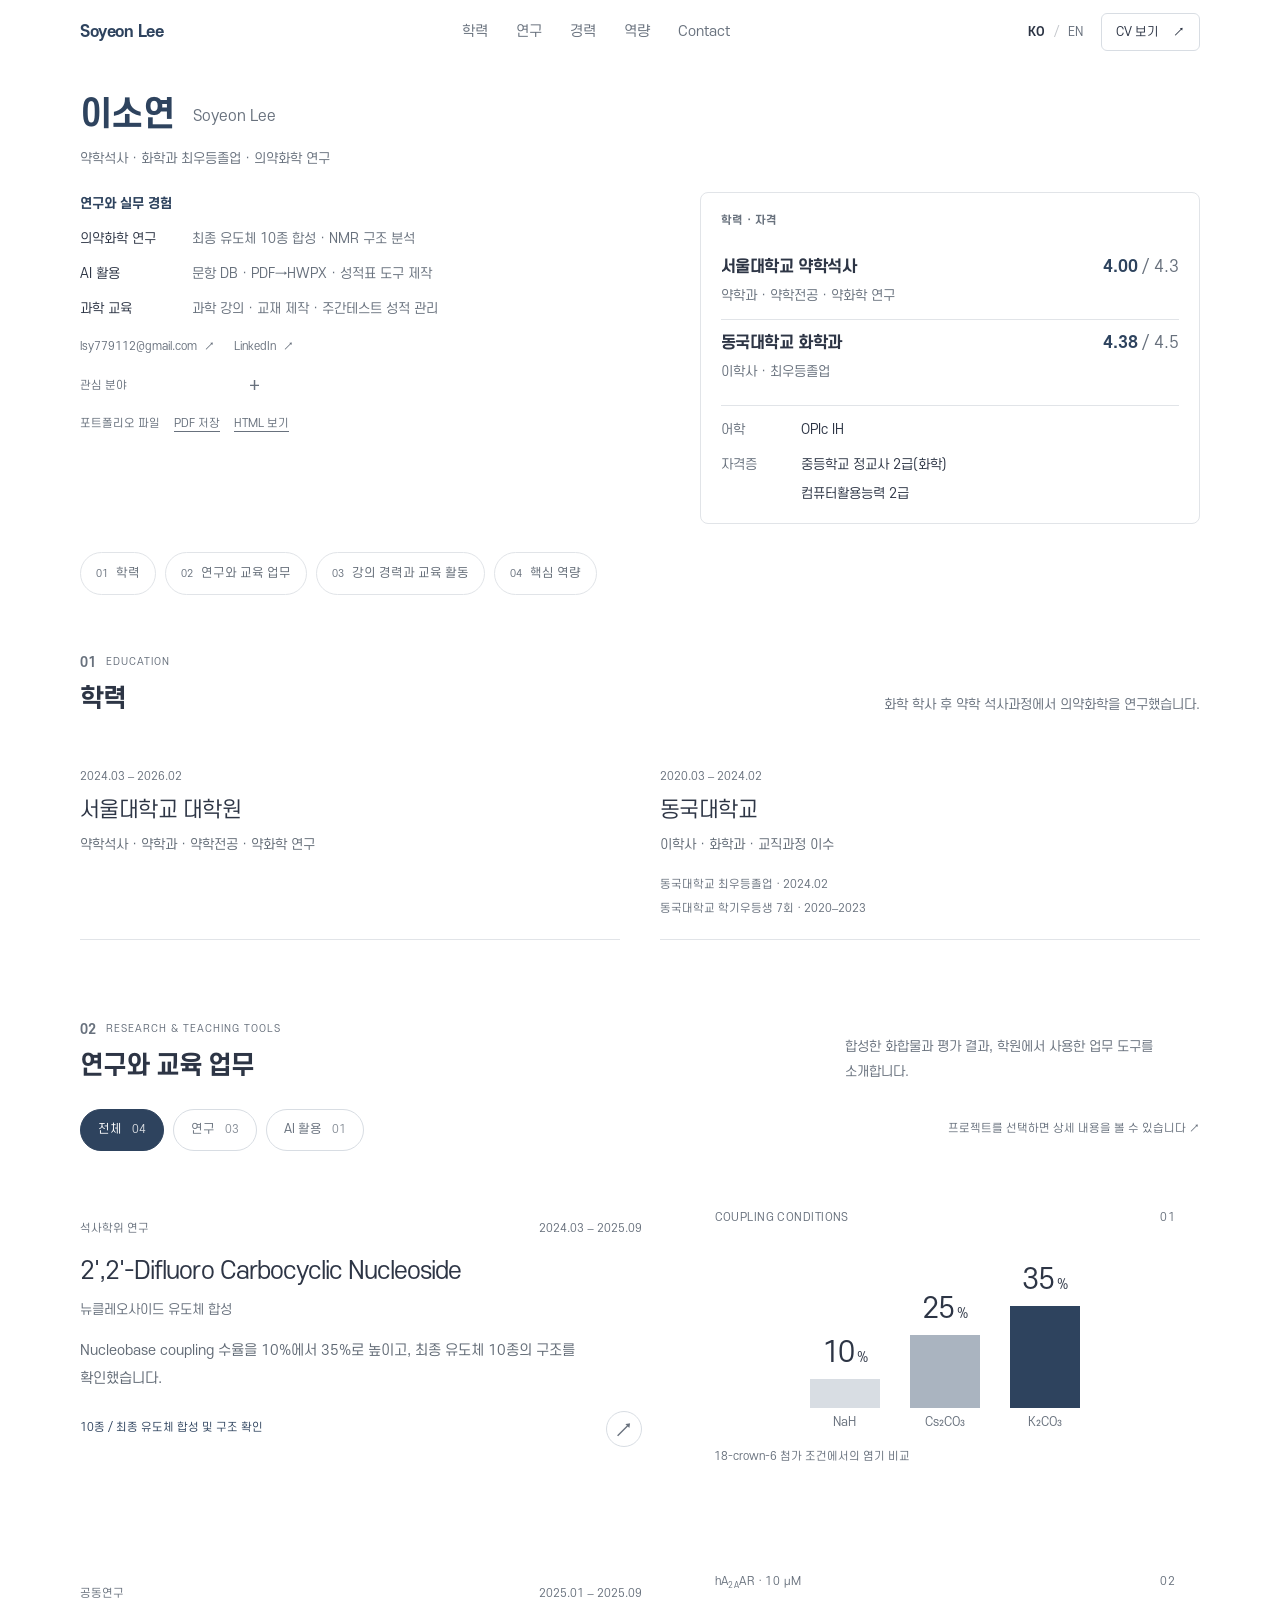
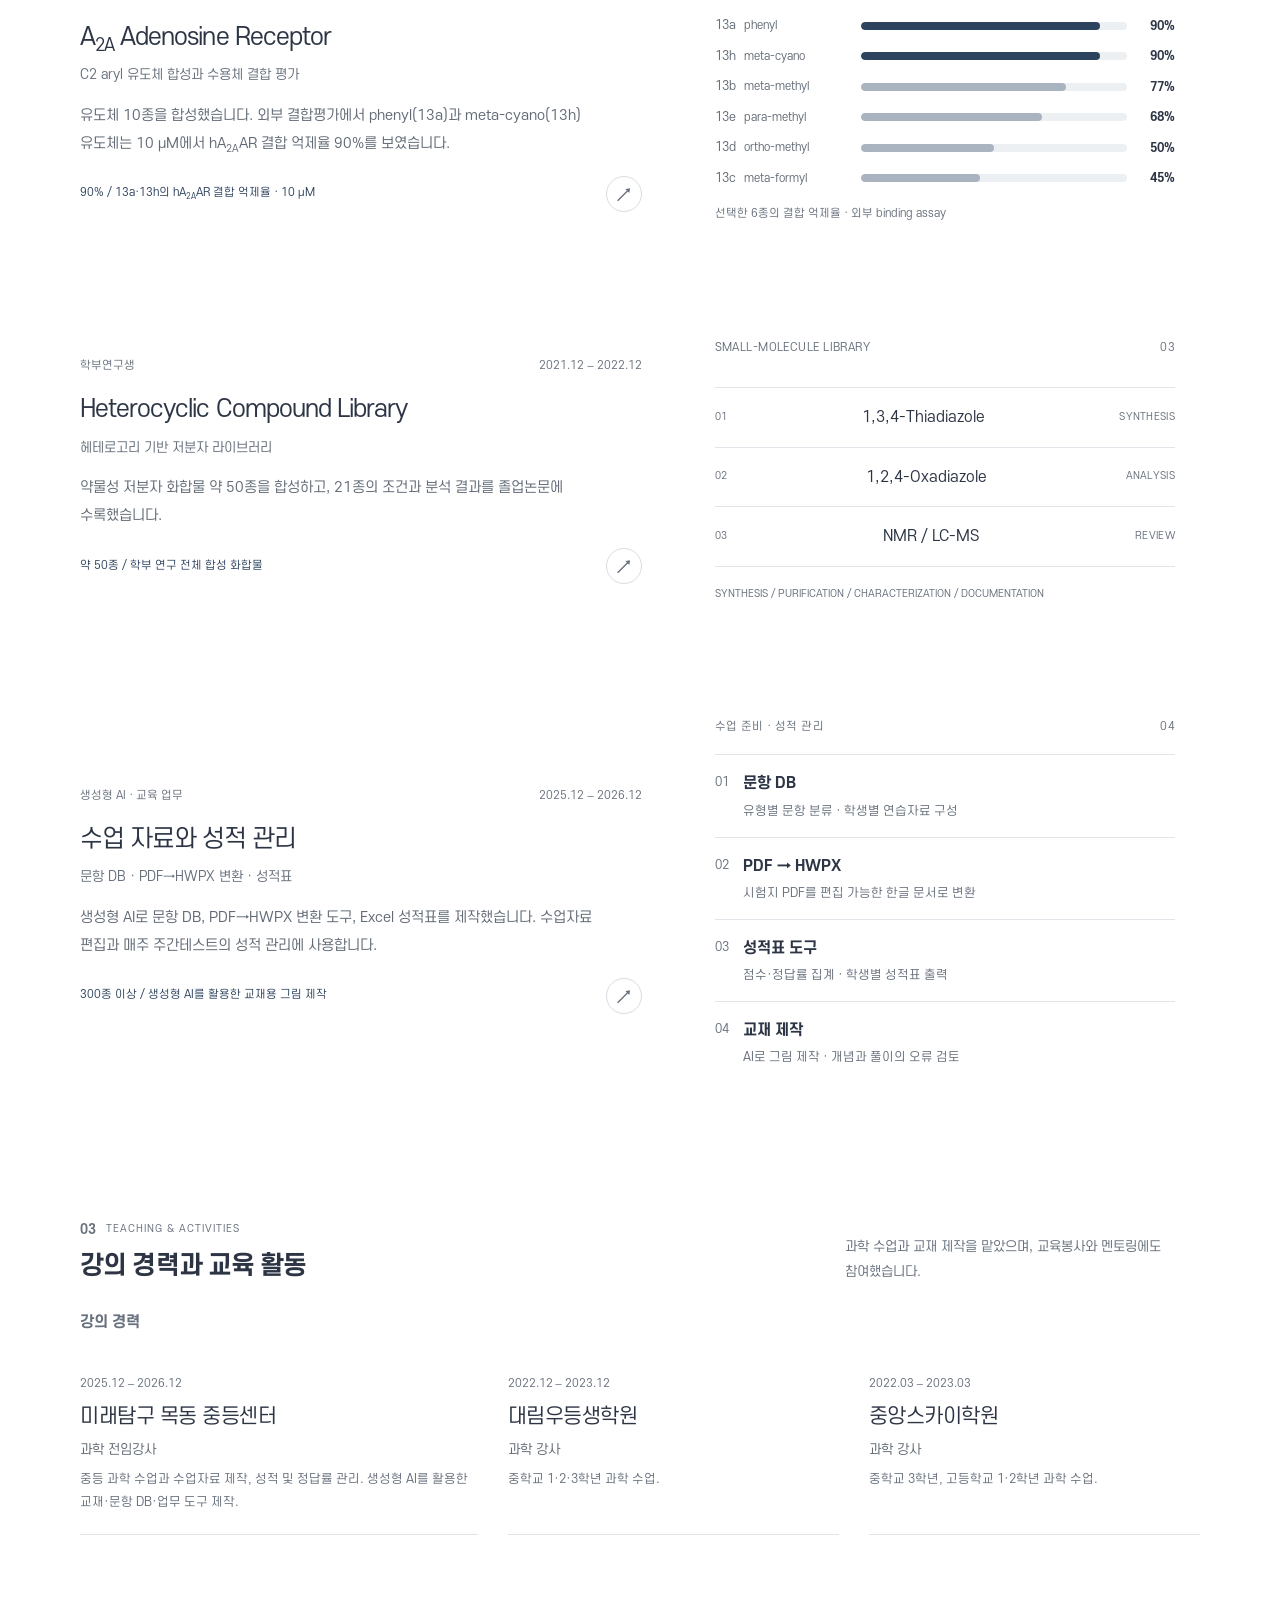
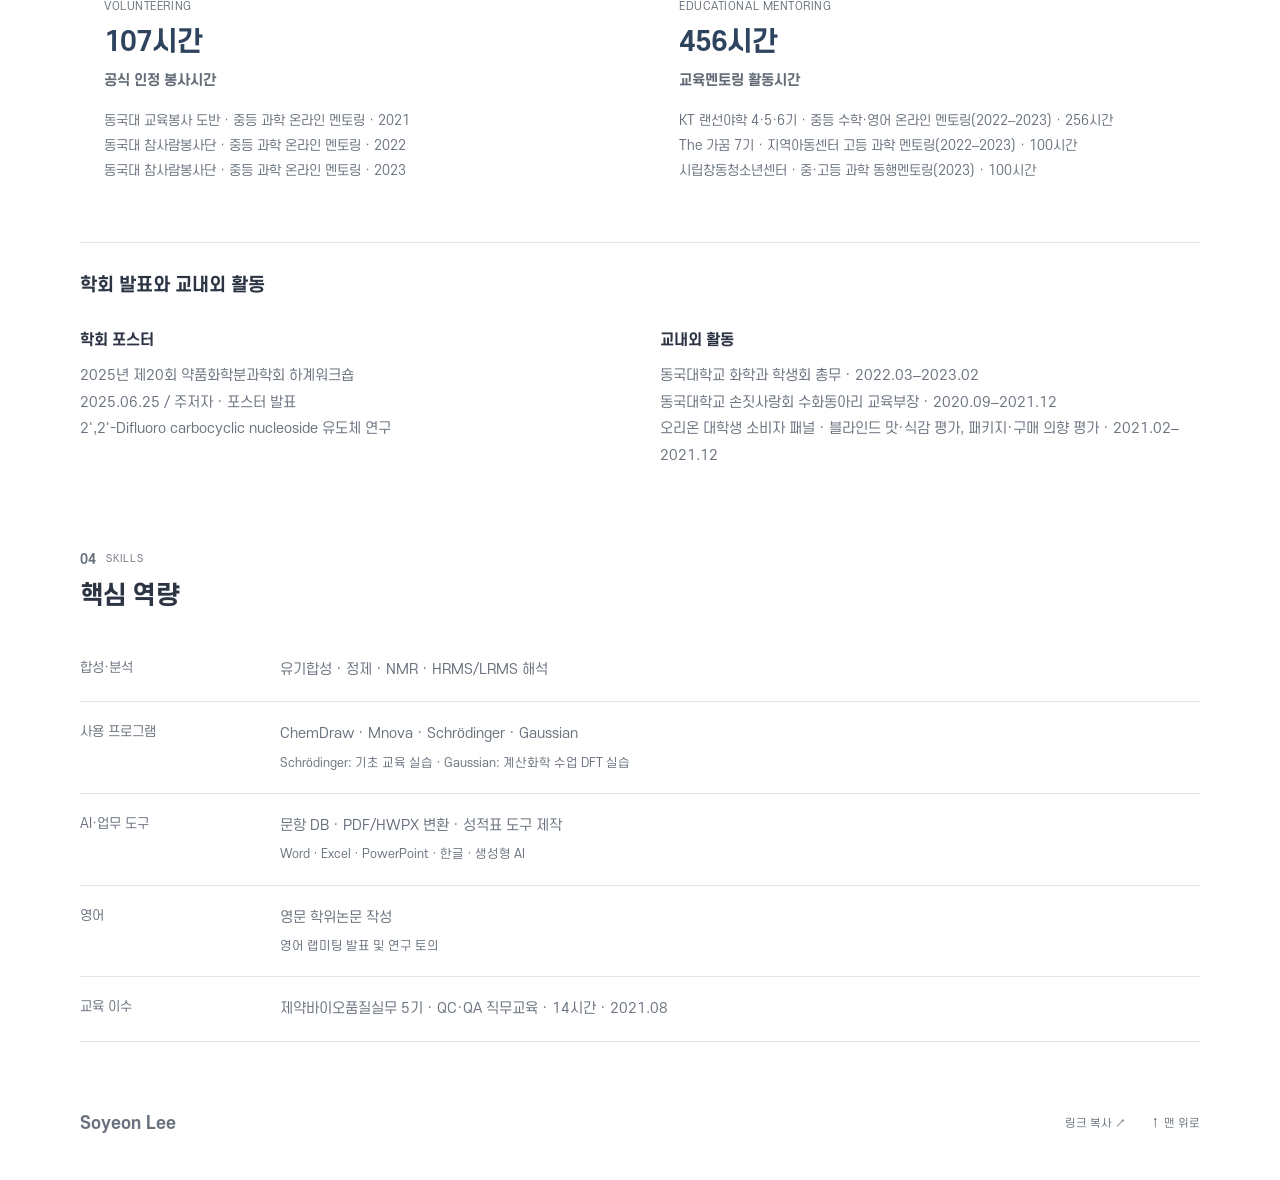
==== index.html @ aadd314f "Unify navy social preview and remove repeated portfolio content" ====
<!doctype html>
<html lang="ko">
<head>
<meta charset="utf-8"><meta name="viewport" content="width=device-width,initial-scale=1"><meta name="theme-color" content="#ffffff">
<meta name="description" content="서울대 약학석사, 동국대 화학과 최우등졸업. 유도체 합성·결합평가 결과, 과학 강의 경력과 공개 CV를 확인할 수 있습니다."><meta property="og:title" content="이소연 | 서울대 약학석사 · 동국대 화학 학사 | 포트폴리오"><meta property="og:description" content="서울대 약학석사, 동국대 화학과 최우등졸업. 유도체 합성·결합평가 결과, 과학 강의 경력과 공개 CV를 확인할 수 있습니다."><meta property="og:type" content="website">
<title>이소연 | 서울대 약학석사 · 동국대 화학 학사 | 포트폴리오</title><link rel="icon" href="/brand/bunny-head.png">
<link rel="alternate" hreflang="ko" href="/"><link rel="alternate" hreflang="en" href="/en/"><link rel="preload" href="/assets/fonts/S-CoreDream-4Regular.woff" as="font" type="font/woff" crossorigin><link rel="preload" href="/assets/fonts/S-CoreDream-6Bold.woff" as="font" type="font/woff" crossorigin><link rel="stylesheet" href="/theme.css?v=20261104-local-score"><script src="/profile.js?v=20261030-resume-align1" defer></script><script src="/app.js?v=20261104-dedup" defer></script>
<link rel="canonical" href="https://lsy7791120110.github.io/"><meta property="og:url" content="https://lsy7791120110.github.io/"><meta property="og:image" content="https://lsy7791120110.github.io/assets/portfolio-preview-navy-20261104.png"><meta property="og:image:width" content="1200"><meta property="og:image:height" content="630"><meta property="og:image:alt" content="Soyeon Lee — education, research and CV"><meta name="twitter:card" content="summary_large_image"><link rel="stylesheet" href="/editorial.css?v=20261104-dedup"><link rel="stylesheet" href="/portfolio-modes.css?v=20261030-private1"><script src="/site-config.js?v=20261030-private1" defer></script><script src="/portfolio-modes.js?v=20261030-private1" defer></script></head>
<body>
<a class="skip" href="#main">본문으로 이동</a>
<header class="header"><div class="header-inner wrap"><a class="brand" href="/" aria-label="이소연 | 의약화학 연구 · 교육 · AI"><span>Soyeon Lee</span></a><nav class="portfolio-nav" aria-label="사이트 메뉴"><a href="#education">학력</a><a href="#work">연구</a><a href="#about">경력</a><a href="#skills">역량</a><a href="#contact">Contact</a></nav><div class="header-tools"><nav class="language-switch" aria-label="Language"><a href="/" lang="ko" aria-current="page">KO</a><span>/</span><a href="/en/" lang="en" >EN</a></nav><a class="cv-link" href="/resume/">CV 보기 <span>↗</span></a></div></div></header>
<div id="portfolio-modes"></div><main id="main">
<section class="hero wrap" id="home" aria-labelledby="hero-title">
<div class="hero-heading"><h1 id="hero-title">이소연 <span class="hero-alias" lang="en">Soyeon Lee</span></h1><p class="hero-specialty">약학석사 · 화학과 최우등졸업 · 의약화학 연구</p></div>
<div class="hero-grid">
<div class="hero-copy"><h2 class="hero-experience-title">연구와 실무 경험</h2><ul class="hero-evidence"><li><span class="evidence-label">의약화학 연구</span><span>최종 유도체 10종 합성 · NMR 구조 분석</span></li><li><span class="evidence-label">AI 활용</span><span>문항 DB · PDF→HWPX · 성적표 도구 제작</span></li><li><span class="evidence-label">과학 교육</span><span>과학 강의 · 교재 제작 · 주간테스트 성적 관리</span></li></ul><nav class="hero-contacts" id="contact" aria-label="연락처 바로가기"><a href="mailto:lsy779112@gmail.com">lsy779112@gmail.com<span aria-hidden="true">↗</span></a><a href="https://www.linkedin.com/in/soyeon-lee-558439242/" target="_blank" rel="noopener noreferrer">LinkedIn<span aria-hidden="true">↗</span></a></nav><details class="profile-details"><summary>관심 분야<span aria-hidden="true">+</span></summary><div class="recruiter-summary"><span class="summary-label">관심 업계</span><p>제약 · 화장품 · 화학</p><span class="summary-label">관심 직무</span><p>인허가(RA) · 의학정보(MI) · 약물감시(PV) · 연구기획</p></div></details><div class="portfolio-downloads"><span>포트폴리오 파일</span><a href="/files/Soyeon-Lee-Portfolio-KO.pdf?v=20261103-folio" download="Soyeon-Lee-Portfolio-KO.pdf">PDF 저장</a><a href="/files/Soyeon-Lee-Portfolio-KO.html?v=20261104-score">HTML 보기</a></div></div>
<aside class="hero-dossier education-dossier" aria-label="핵심 학력과 자격"><div class="dossier-top"><span>학력 · 자격</span></div><article class="credential-degree"><div><h2>서울대학교 약학석사</h2><p>약학과 · 약학전공 · 약화학 연구</p></div><div class="credential-gpa" aria-label="학점 4.00 / 4.3"><strong>4.00</strong><span>/ 4.3</span></div></article><article class="credential-degree"><div><h2>동국대학교 화학과</h2><p>이학사 · <span class="credential-honor">최우등졸업</span></p></div><div class="credential-gpa" aria-label="학점 4.38 / 4.5"><strong>4.38</strong><span>/ 4.5</span></div></article><dl class="credential-support"><div class="credential-row"><dt>어학</dt><dd><span class="credential-item">OPIc IH</span></dd></div><div class="credential-row"><dt>자격증</dt><dd><ul class="credential-certificates"><li>중등학교 정교사 2급(화학)</li><li>컴퓨터활용능력 2급</li></ul></dd></div></dl></aside>
</div></section>
<nav class="contents-nav" id="contents" aria-labelledby="contents-title"><div class="wrap"><div class="contents-heading"><h2 id="contents-title">목차</h2><p>항목을 누르면 해당 내용으로 이동합니다.</p></div><ol><li><a href="#education"><span class="contents-number">01</span><span>학력</span><span class="contents-arrow" aria-hidden="true">↓</span></a></li><li><a href="#work"><span class="contents-number">02</span><span>연구와 교육 업무</span><span class="contents-arrow" aria-hidden="true">↓</span></a></li><li><a href="#about"><span class="contents-number">03</span><span>강의 경력과 교육 활동</span><span class="contents-arrow" aria-hidden="true">↓</span></a></li><li><a href="#skills"><span class="contents-number">04</span><span>핵심 역량</span><span class="contents-arrow" aria-hidden="true">↓</span></a></li></ol></div></nav>
<section class="education-section wrap" id="education" aria-labelledby="education-title"><div class="section-head"><div><span class="section-label"><span class="folio-no">01</span><span>EDUCATION</span></span><h2 id="education-title">학력</h2></div><p>화학 학사 후 약학 석사과정에서 의약화학을 연구했습니다.</p></div><div class="education-first" id="education-list"></div></section>
<section class="section wrap" id="work" aria-labelledby="work-title"><div class="section-head"><div><span class="section-label"><span class="folio-no">02</span><span>RESEARCH &amp; TEACHING TOOLS</span></span><h2 id="work-title">연구와 교육 업무</h2></div><p>합성한 화합물과 평가 결과, 학원에서 사용한 업무 도구를 소개합니다.</p></div><div class="project-toolbar"><div class="filters" role="group" aria-label="프로젝트 분류"><button class="active" data-filter="all" aria-pressed="true">전체 <span>04</span></button><button data-filter="research" aria-pressed="false">연구 <span>03</span></button><button data-filter="digital" aria-pressed="false">AI 활용 <span>01</span></button></div><span>프로젝트를 선택하면 상세 내용을 볼 수 있습니다 ↗</span></div><div class="project-grid" id="project-grid"></div><p id="filter-status" class="sr-only" aria-live="polite"></p></section>
<section class="about-band" id="about" aria-labelledby="about-title"><div class="section wrap"><div class="section-head"><div><span class="section-label"><span class="folio-no">03</span><span>TEACHING &amp; ACTIVITIES</span></span><h2 id="about-title">강의 경력과 교육 활동</h2></div><p>과학 수업과 교재 제작을 맡았으며, 교육봉사와 멘토링에도 참여했습니다.</p></div><div class="background-grid experience-grid"><div><h3 class="group-title">강의 경력</h3><div id="job-list"></div></div></div><div class="activity-row"><div class="activity-card"><div><span class="mini-label">VOLUNTEERING</span><strong id="volunteer-total"></strong><h3>공식 인정 봉사시간</h3></div><div id="volunteer-list"></div></div><div class="activity-card"><div><span class="mini-label">EDUCATIONAL MENTORING</span><strong id="mentoring-total"></strong><h3>교육멘토링 활동시간</h3></div><div id="mentoring-list"></div></div></div><section class="extra-activities"><h3 class="activities-heading">학회 발표와 교내외 활동</h3><div class="extra-grid"><div><h3>학회 포스터</h3><div id="poster-info"></div></div><div><h3>교내외 활동</h3><div id="other-activities"></div></div></div></section></div></section>
<section class="section wrap skills-overview" id="skills" aria-labelledby="skills-title"><div class="section-head"><div><span class="section-label"><span class="folio-no">04</span><span>SKILLS</span></span><h2 id="skills-title">핵심 역량</h2></div></div><dl class="skills-summary"><div class="skills-row"><dt>합성·분석</dt><dd><p>유기합성 · 정제 · NMR · HRMS/LRMS 해석</p></dd></div><div class="skills-row"><dt>사용 프로그램</dt><dd><p>ChemDraw · Mnova · Schrödinger · Gaussian</p><p class="skills-tools">Schrödinger: 기초 교육 실습 · Gaussian: 계산화학 수업 DFT 실습</p></dd></div><div class="skills-row"><dt>AI·업무 도구</dt><dd><p>문항 DB · PDF/HWPX 변환 · 성적표 도구 제작</p><p class="skills-tools">Word · Excel · PowerPoint · 한글 · 생성형 AI</p></dd></div><div class="skills-row"><dt>영어</dt><dd><p>영문 학위논문 작성</p><p class="skills-tools">영어 랩미팅 발표 및 연구 토의</p></dd></div><div class="skills-row"><dt>교육 이수</dt><dd><p>제약바이오품질실무 5기 · QC·QA 직무교육 · 14시간 · 2021.08</p></dd></div></dl></section>


</main><footer class="footer wrap"><a class="footer-name" href="/">Soyeon Lee<span>RESEARCH / EDUCATION / APPLIED AI</span></a><nav aria-label="사이트 메뉴"><button id="share-site" class="share-link">링크 복사 ↗</button><a href="#home">↑ 맨 위로</a></nav><img class="footer-bunny" src="/brand/bunny-head.png" alt="" width="38" height="38"><span id="share-feedback" class="sr-only" role="status" aria-live="polite"></span></footer>
<dialog id="project-dialog" aria-labelledby="dialog-title"><div class="dialog-top"><span id="dialog-label">PROJECT NOTES</span><button id="close-dialog" aria-label="닫기">닫기 <span>×</span></button></div><div class="dialog-body" id="dialog-body"></div></dialog><noscript><p class="noscript">프로젝트 상세를 보려면 JavaScript를 켜주세요. 이력서는 JavaScript 없이도 볼 수 있습니다. <a href="/resume/">이력서 보기 ↗</a></p></noscript>
</body></html>
---- theme.css ----
@font-face{font-family:SCoreDream;src:url('/assets/fonts/S-CoreDream-4Regular.woff') format('woff');font-weight:400;font-style:normal;font-display:swap}
@font-face{font-family:SCoreDream;src:url('/assets/fonts/S-CoreDream-6Bold.woff') format('woff');font-weight:600;font-style:normal;font-display:swap}
:root{--font:SCoreDream,'Apple SD Gothic Neo','Malgun Gothic',sans-serif;--purple:#2e435e;--purple-dark:#2e435e;--lavender:#ffffff;--lavender-line:#e1e4e8;--sky:#ffffff;--ink:#2d3545;--muted:#68717d;--line:#e1e4e8}
html,body,button,input,select,textarea{font-family:var(--font);font-synthesis:none;font-weight:400}
h1,h2,h3,h4,h5,h6,strong,b,dt{font-weight:600}

/* Apply the same family to all text, including SVG diagrams and controls. */
body *,body *::before,body *::after{font-family:var(--font);font-synthesis:none}
---- editorial.css ----
/* Portfolio screen design: one navy palette and one typographic scale. */
:root{--font:SCoreDream,'Apple SD Gothic Neo','Malgun Gothic',sans-serif;--ink:#2d3545;--muted:#68717d;--line:#e1e4e8;--purple:#2e435e;--purple-dark:#2e435e;--surface:#ffffff;--paper:#ffffff}
*{box-sizing:border-box}html{scroll-behavior:smooth;scroll-padding-top:98px}body{margin:0;background:var(--paper);color:var(--ink);font:400 15px/1.9 var(--font);word-break:keep-all;overflow-wrap:break-word;-webkit-font-smoothing:antialiased}h1,h2,h3,h4,p{margin:0}h1,h2,h3,h4,strong,b,dt{font-weight:600}a{color:inherit;text-decoration:none}button,input,select,textarea{font:inherit}button{color:inherit;cursor:pointer}button,a{-webkit-tap-highlight-color:transparent}img,svg{max-width:100%;display:block}a:focus-visible,button:focus-visible{outline:3px solid #2e435e;outline-offset:5px}[hidden]{display:none!important}::selection{background:#e4e7eb}.wrap{width:min(1120px,calc(100% - 80px));margin-inline:auto}.sr-only{position:absolute;width:1px;height:1px;padding:0;margin:-1px;overflow:hidden;clip:rect(0,0,0,0);white-space:nowrap}.skip{position:fixed;z-index:100;top:10px;left:10px;transform:translateY(-160%);background:var(--ink);color:#ffffff;padding:10px 18px}.skip:focus{transform:none}sub,sup{font-size:.7em;line-height:0}sub{vertical-align:sub}sup{vertical-align:super}
.header{position:sticky;top:0;z-index:20;background:#fffffff5;backdrop-filter:blur(12px);border:0}.header-inner{min-height:64px;display:flex;justify-content:space-between;align-items:center;gap:20px}.brand{font-family:var(--font);font-size:16px;font-weight:600;line-height:1.4;color:var(--purple-dark);letter-spacing:-.03em}.portfolio-nav,.header-tools,.language-switch{display:flex;align-items:center}.portfolio-nav{gap:28px;font-size:14px;color:var(--muted)}.portfolio-nav a{padding:12px 0}.portfolio-nav a:hover{color:var(--ink)}.header-tools{gap:18px}.language-switch{gap:9px;font-size:12px;color:var(--muted)}.language-switch a{display:inline-flex;align-items:center;min-height:44px}.language-switch a[aria-current=page]{font-weight:600;color:var(--ink)}.language-switch>span{opacity:.4}.cv-link{display:inline-flex;align-items:center;justify-content:center;gap:14px;min-height:38px;padding:6px 14px;font-size:12px;border:1px solid #d8dde3;border-radius:6px;background:#ffffff}.cv-link:hover{background:var(--surface)}
.hero{padding-top:28px}.hero-top{padding-bottom:0;border:0}.eyebrow{font-size:10px;letter-spacing:.12em;color:#68717d}.hero-grid{display:grid;grid-template-columns:minmax(0,1.15fr) minmax(340px,1fr);gap:44px;align-items:start;padding:22px 0 28px}.intro-name{font-family:var(--font);font-size:14px;font-weight:400;line-height:1.6;color:var(--muted);margin:0}.hero h1{font-family:var(--font);font-size:34px;font-weight:600;letter-spacing:-.045em;line-height:1.4;margin:0;color:var(--purple-dark)}.hero-description{font-size:15px;line-height:2.1;color:#626b76;max-width:620px}.hero-description strong{display:inline-block;color:#2d3545;font-size:15px;font-weight:400;margin-bottom:10px}.recruiter-summary{display:grid;grid-template-columns:78px minmax(0,1fr);gap:7px 14px;padding:7px 0 10px;margin:0;max-width:600px}.summary-label{font-size:11px;font-weight:400;color:#68717d;padding-top:2px}.recruiter-summary p{font-size:12px;line-height:1.9;color:#68717d}.hero-actions{display:flex;align-items:center;flex-wrap:wrap;gap:20px;margin-top:16px}.button{display:inline-flex;justify-content:space-between;align-items:center;gap:24px;min-height:40px;padding:8px 17px;font-size:12px;font-weight:400;border:1px solid var(--purple-dark);border-radius:6px}.button.primary{background:var(--purple-dark);color:#ffffff}.button.primary:hover{background:#2e435e}.button>span,.text-link>span{font-size:19px}.text-link{display:inline-flex;align-items:center;gap:14px;padding:8px 0;font-size:12px;color:var(--purple);border:0}.portfolio-downloads{display:flex;align-items:center;flex-wrap:wrap;gap:4px 14px;margin-top:4px;font-size:11px;color:var(--muted)}.portfolio-downloads>span{color:var(--muted)}.portfolio-downloads a{padding:6px 0;text-decoration:underline;text-underline-offset:4px;font-weight:400}
.hero-dossier.education-dossier{padding:18px 20px;border:1px solid #e1e4e8;border-radius:8px;background:#ffffff;box-shadow:none;min-width:0}.dossier-top{display:flex;align-items:center;gap:10px;padding:0;margin:0 0 12px;font-size:11px;font-weight:600;letter-spacing:.04em;color:#68717d;border:0}.dossier-range{font-variant-numeric:tabular-nums;white-space:nowrap}.degree-label{font-size:11px;color:#68717d}.dossier-education h2,.dossier-education h3{font-size:23px;font-weight:400;line-height:1.5;letter-spacing:-.035em;margin-top:5px;color:#2d3545}.dossier-education p{font-size:12px;color:#626b76;line-height:1.9;margin-top:8px}.dossier-education>span{display:block;font-size:11px;color:#626b76;margin-top:5px}.dossier-education.bachelor{margin-top:22px;padding-top:20px;border-top:1px solid #e1e4e8}.hero-bottom{display:flex;justify-content:space-between;gap:20px;padding:10px 0 26px;font-size:11px;color:#68717d;border:0}.hero-bottom a{display:flex;gap:18px;align-items:center;white-space:nowrap}
.contents-nav{background:#ffffff;border:0;padding:0 0 22px}.contents-heading{display:none}.contents-heading h2{font-size:15px}.contents-heading p{font-size:12px;color:var(--muted)}.contents-nav ol{list-style:none;display:flex;flex-wrap:wrap;gap:9px;margin:0;padding:0}.contents-nav a{display:flex;gap:8px;align-items:center;font-size:12px;line-height:1.6;min-height:43px;padding:10px 15px;border:1px solid #e1e4e8;border-radius:999px;background:#ffffff;color:#626b76}.contents-number{font-size:10px;font-weight:400;color:#68717d}.contents-arrow{display:none}.contents-nav a:hover{background:#f4f5f6;color:#2e435e;text-decoration:none}
.section,.education-section{padding-block:40px}.section-head{display:flex;justify-content:space-between;align-items:flex-end;gap:32px;margin-bottom:24px}.section-label{display:flex;align-items:center;gap:10px;font-size:10px;letter-spacing:.1em;color:#68717d}.folio-no{font-family:var(--font);font-size:13px;font-weight:600;line-height:1;letter-spacing:0;color:var(--muted);font-variant-numeric:tabular-nums}.section-head h2,.closing h2{font-family:var(--font);font-size:25px;line-height:1.5;letter-spacing:-.035em;font-weight:600;margin-top:8px;color:var(--ink)}.section-head>p{font-size:13px;color:#68717d;max-width:355px;line-height:1.95}.education-section,#work,#about>.section,#skills,#cv{border-top:0}.education-first{display:grid;grid-template-columns:1fr 1fr;gap:40px}.timeline-item{padding:19px 0;border-bottom:1px solid #e1e4e8}.timeline-date{font-size:11px;color:#68717d;font-variant-numeric:tabular-nums}.timeline-item h3{font-size:21px;font-weight:400;line-height:1.6;letter-spacing:-.025em;margin-top:5px}.timeline-item p{font-size:13px;color:#626b76;margin-top:5px}.timeline-item small{display:block;font-size:12px;color:#68717d;line-height:1.95;margin-top:5px}.education-honors{display:grid;gap:3px;padding-top:8px;margin-top:10px;border:0}.timeline-item .education-honors p{font-size:11px;color:#68717d;margin:0}.project-toolbar{display:flex;justify-content:space-between;align-items:center;gap:20px;padding-bottom:0;border:0}.filters{display:flex;gap:9px}.filters button{background:transparent;border:1px solid #d8dde3;border-radius:999px;padding:8px 17px;min-height:42px;color:#68717d;font-size:12px}.filters button.active{background:#2e435e;border-color:#2e435e;color:#ffffff}.filters span{font-size:11px;margin-left:7px;opacity:.8}.project-toolbar>span{font-size:11px;color:#68717d}.project-grid{display:grid;grid-template-columns:1fr;gap:0}.project{display:grid;grid-template-columns:minmax(0,1.1fr) minmax(0,1fr);gap:48px;align-items:center;background:transparent;text-align:left;border:0;padding:32px 0;width:100%;min-width:0}.project-content,.project-graphic{min-width:0}.project-meta{display:flex;justify-content:space-between;flex-wrap:wrap;gap:5px 14px;font-size:11px;color:#68717d}.project h3{font-size:24px;font-weight:400;letter-spacing:-.04em;line-height:1.6;margin-top:13px;color:#2d3545}.project-subtitle{font-size:13px;color:#68717d;margin-top:7px}.project-description{font-size:14px;line-height:2;color:#626b76;margin-top:14px;max-width:60ch}.project-bottom{display:flex;justify-content:space-between;align-items:center;gap:18px;font-size:11px;color:#2e435e;margin-top:18px;padding-top:0;border:0}.round-arrow{display:grid;place-items:center;font-size:20px;min-width:36px;height:36px;border:1px solid #d8dde3;border-radius:50%;flex-shrink:0;color:#68717d}.project:hover h3{color:#2e435e}.project:hover .round-arrow{background:var(--purple-dark);color:#ffffff;border-color:var(--purple-dark)}
.project-visual{position:relative;background:#ffffff;border:0;border-radius:20px;padding:25px;min-height:300px;overflow:hidden}.visual-top{display:flex;justify-content:space-between;gap:15px;font-size:11px;letter-spacing:.04em;color:#68717d}.yield-chart{height:205px;display:flex;align-items:flex-end;justify-content:center;gap:30px;padding-bottom:25px}.bar-wrap{width:70px;height:167px;display:flex;flex-direction:column;align-items:center;justify-content:flex-end;position:relative}.bar-number{font-size:28px;line-height:1.4;font-weight:400;letter-spacing:-.04em;color:#2d3545}.bar-number small{font-size:13px;margin-left:3px}.bar{width:100%;margin-top:6px}.bar.one{height:29px;background:#d8dde3}.bar.two{height:73px;background:#aab4c0}.bar.three{height:102px;background:#2e435e}.bar-label{position:absolute;bottom:-25px;font-size:12px;color:#68717d}.chart-note{position:absolute;bottom:17px;left:24px;right:20px;font-size:11px;color:var(--muted);line-height:1.5}.binding-chart{display:grid;gap:12px;margin-top:24px}.binding-bar-row{display:grid;grid-template-columns:136px minmax(0,1fr) 38px;gap:10px;align-items:center;font-size:12px;line-height:1.5}.binding-label{color:#626b76;white-space:nowrap}.binding-label small{font-size:11px;margin-left:5px}.binding-track{height:8px;background:#edf0f3;border-radius:999px;overflow:hidden}.binding-track>span{display:block;height:100%;background:#aab4c0;border-radius:999px}.binding-bar-row:nth-child(-n+2) .binding-track>span{background:#2e435e}.binding-bar-row strong{text-align:right;font-size:12px}.binding-chart-note{font-size:11px;color:var(--muted);line-height:1.7;margin-top:18px}.compound-list{margin-top:28px;border-top:1px solid #e1e4e8}.compound-row{display:flex;justify-content:space-between;align-items:center;gap:12px;padding:15px 0;border-bottom:1px solid #e1e4e8;font-size:15px}.compound-row span:first-child,.compound-row span:last-child{font-size:10px;color:#68717d;letter-spacing:.03em}.library-caption{font-size:10px;color:var(--muted);line-height:1.8;margin-top:18px}.ai-visual{height:auto;min-height:300px}.ai-tool-list{display:grid;gap:0;margin-top:17px}.ai-tool{display:flex;gap:14px;padding:14px 0;border-top:1px solid #e1e4e8}.ai-tool-number{font-size:12px;color:#68717d;padding-top:2px}.ai-tool strong{font-size:15px;display:block}.ai-tool p{font-size:12px;color:var(--muted);line-height:1.8;margin-top:3px}
.about-band{background:#ffffff;border-radius:40px}.experience-grid{margin-top:16px}.group-title{font-size:15px;color:var(--muted);margin-bottom:12px}.experience-grid #job-list{display:grid;grid-template-columns:1.2fr 1fr 1fr;gap:30px}.experience-grid .timeline-item h3{font-size:20px}.activity-row{display:grid;grid-template-columns:1fr 1fr;gap:30px;margin-top:32px}.activity-card{padding:24px;background:#ffffff;border:0;border-radius:18px;display:flex;flex-direction:column;gap:15px}.mini-label{font-size:11px;letter-spacing:.05em;color:var(--muted)}.activity-card strong{font-family:var(--font);font-weight:600;font-size:27px;letter-spacing:-.04em;line-height:1.5;display:block;margin:4px 0;color:var(--purple-dark)}.activity-card h3{font-size:14px;color:#626b76}.activity-card p{font-size:13px;color:var(--muted);line-height:1.9}.extra-activities{margin-top:35px;padding-top:26px;border-top:1px solid var(--line)}.activities-heading{font-size:18px}.extra-grid{display:grid;grid-template-columns:1fr 1fr;gap:40px;margin-top:22px}.extra-grid h3{font-size:15px;margin-bottom:9px}.extra-grid p{font-size:14px;line-height:1.9;color:var(--muted)}.skills-summary{margin:0;border:0}.skills-row{display:grid;grid-template-columns:170px minmax(0,1fr);gap:30px;padding:18px 0;border-bottom:1px solid #e1e4e8}.skills-row dt{font-size:13px;font-weight:400;color:#68717d}.skills-row dd{margin:0;font-size:14px;line-height:1.95;color:#68717d}.skills-tools{font-size:12px;color:#68717d;margin-top:4px}.closing{display:flex;justify-content:space-between;align-items:center;gap:30px;padding:30px 34px 34px;margin-bottom:40px;background:#ffffff;border-radius:22px}.closing p{font-size:13px;color:#68717d;margin-top:10px}.closing .button{flex-shrink:0}.footer{display:flex;align-items:center;justify-content:space-between;gap:25px;padding-block:22px 35px;font-size:11px;color:#68717d;border:0}.footer-name{font-family:var(--font);font-size:17px;font-weight:600;line-height:1.4;color:var(--muted)}.footer-name>span,.footer-bunny{display:none}.footer nav{display:flex;gap:24px;align-items:center}.share-link{border:0;background:none;padding:10px 0;font:inherit}.noscript{padding:30px;text-align:center}
/* Project detail */
dialog{width:min(790px,calc(100% - 32px));max-height:88dvh;inset:0;position:fixed;padding:0;border:1px solid #d8dde3;border-radius:6px;background:#ffffff;color:var(--ink);box-shadow:0 24px 90px #0000001a}dialog::backdrop{background:#1b243366;backdrop-filter:blur(3px)}.dialog-top{position:sticky;top:0;z-index:2;display:flex;justify-content:space-between;align-items:center;padding:16px 28px;border-bottom:1px solid var(--line);background:#ffffff;font-size:11px;letter-spacing:.06em}.dialog-top button{border:0;background:transparent;min-height:40px;font-size:13px}.dialog-top button>span{font-size:22px;margin-left:14px}.dialog-body{padding:30px 36px 38px}.dialog-eyebrow{font-size:12px;color:var(--muted)}.dialog-body h2{font-size:30px;line-height:1.4;letter-spacing:-.035em;margin-top:14px}.dialog-intro{font-size:16px;color:#626b76;line-height:1.9;margin-top:18px}.dialog-stat{display:flex;align-items:center;gap:24px;border-block:1px solid #e1e4e8;background:var(--surface);padding:18px 24px;margin-top:24px}.dialog-stat strong{font-size:36px;white-space:nowrap;color:var(--purple)}.dialog-stat span{font-size:14px;color:var(--muted)}.detail-section,.binding-results{margin-top:28px}.detail-section h3,.binding-results h3{font-size:18px;line-height:1.5}.detail-section p,.detail-section ul,.binding-results>p{font-size:15px;color:#626b76;line-height:1.9;margin-top:10px}.detail-section ul{padding-left:22px}.detail-section li+li{margin-top:8px}.detail-note{font-size:13px;color:var(--muted);line-height:1.9;border-top:1px solid var(--line);padding-top:20px;margin-top:28px}.binding-table-wrap{overflow-x:auto;margin-top:18px}.binding-results table{width:100%;border-collapse:collapse;font-size:14px;text-align:left}.binding-results caption{text-align:left;font-size:12px;color:var(--muted);padding-bottom:10px}.binding-results th,.binding-results td{padding:12px;border-bottom:1px solid var(--line)}.binding-results thead{background:var(--surface)}.binding-results td:last-child,.binding-results thead th:last-child{text-align:right}.binding-results .binding-note{font-size:12px;color:var(--muted);line-height:1.9;margin-top:14px}
@media(max-width:1000px){.wrap{width:calc(100% - 56px)}.hero-grid{gap:32px;grid-template-columns:minmax(0,1.25fr) minmax(270px,1fr)}.hero h1{font-size:32px}.portfolio-nav{gap:18px}.header-tools{gap:18px}.project{gap:28px}.project h3{font-size:23px}.project-visual{padding:20px}.binding-bar-row{grid-template-columns:117px minmax(0,1fr) 33px;gap:7px}.binding-label small{font-size:10px}.contents-nav ol{grid-template-columns:repeat(3,minmax(0,1fr));gap:8px 24px}.experience-grid #job-list{grid-template-columns:1fr}.experience-grid .timeline-item h3{font-size:22px}}
@media(max-width:760px){html{scroll-padding-top:90px}.wrap{width:calc(100% - 40px)}.header-inner{min-height:56px;gap:12px}.brand{font-size:17px}.portfolio-nav{display:none}.header-tools{gap:14px}.cv-link{font-size:11px;padding:6px 10px;gap:10px}.hero{padding-top:17px}.hero-top{padding-bottom:13px}.eyebrow{font-size:10px;letter-spacing:.04em}.hero-grid{display:flex;flex-direction:column;gap:18px;padding:16px 0 22px}.hero h1{font-size:28px;line-height:1.4}.intro-name{font-size:27px}.hero-description,.hero-description strong{font-size:14px}.recruiter-summary{grid-template-columns:66px minmax(0,1fr);gap:6px 12px;margin-top:0}.summary-label{font-size:11px}.recruiter-summary p{font-size:12px}.hero-actions{margin-top:13px;gap:18px}.portfolio-downloads{font-size:11px;gap:4px 13px}.hero-dossier.education-dossier{order:-1;width:100%;padding:15px 16px;display:block;border-radius:8px}.dossier-top{margin-bottom:19px}.dossier-education h2,.dossier-education h3{font-size:24px}.dossier-education h2 br{display:none}.dossier-education.bachelor{margin-top:20px;padding-top:20px}.hero-bottom{font-size:11px;align-items:center}.hero-bottom p{max-width:230px}.contents-heading{display:none}.contents-heading p{margin-top:5px}.contents-nav{padding:0 0 16px}.contents-nav ol{display:flex;gap:8px;flex-wrap:wrap}.contents-nav li{border:0}.contents-nav a{font-size:11px;gap:7px;min-height:40px;padding:9px 12px}.contents-number{font-size:11px}.contents-arrow{font-size:12px}.section,.education-section{padding-block:32px}.section-head{display:block;margin-bottom:24px}.section-head h2,.closing h2{font-size:23px}.section-head>p{margin-top:14px;font-size:15px;max-width:none}.section-label{font-size:10px}.folio-no{font-size:12px}.education-first{grid-template-columns:1fr;gap:5px}.timeline-item{padding:20px 0}.timeline-item h3{font-size:22px}.project-toolbar{gap:10px}.project-toolbar>span{display:none}.filters{gap:8px}.filters button{font-size:13px;padding:8px 14px}.project{grid-template-columns:1fr;gap:23px;padding:30px 0}.project h3{font-size:23px}.project-description{font-size:14px}.project-subtitle{font-size:13px}.project-meta{font-size:12px}.project-bottom{font-size:13px}.project-visual{min-height:300px;padding:22px}.ai-visual{height:auto}.binding-bar-row{grid-template-columns:132px minmax(0,1fr) 36px;font-size:12px;gap:9px}.binding-label small{font-size:11px}.activity-row,.extra-grid{grid-template-columns:1fr;gap:18px}.activity-card{padding:22px}.activity-card p{font-size:14px}.skills-row{grid-template-columns:1fr;gap:8px;padding:19px 0}.skills-row dd{font-size:15px}.skills-row dt{font-size:15px}.skills-tools{font-size:14px}.closing{display:block;padding:26px 23px 30px;width:calc(100% - 32px)}.closing .button{margin-top:23px}.footer{flex-wrap:wrap;padding-block:24px}.footer nav{font-size:12px}.dialog-body{padding:24px}.dialog-top{padding:12px 22px}.dialog-body h2{font-size:26px}.dialog-intro,.detail-section p,.detail-section ul{font-size:15px}.dialog-stat{padding:15px 18px;gap:18px}.dialog-stat strong{font-size:30px}.dialog-stat span{font-size:13px}}
@media(max-width:380px){.wrap{width:calc(100% - 32px)}.brand{font-size:15px}.header-tools{gap:10px}.language-switch{font-size:11px;gap:7px}.cv-link{padding:6px 9px;gap:7px}.hero h1{font-size:27px}.hero-actions{gap:15px}.button{padding:11px 17px;gap:22px}.text-link{font-size:13px}.contents-nav ol{grid-template-columns:1fr}.contents-nav a{font-size:11px;min-height:40px}.binding-bar-row{grid-template-columns:113px minmax(0,1fr) 33px;gap:7px}.binding-label small{font-size:10px}.visual-top{font-size:10px}.yield-chart{gap:23px}.compound-row{font-size:13px}.compound-row span:last-child{font-size:9px}.project h3{font-size:23px}}
@media(prefers-reduced-motion:reduce){html{scroll-behavior:auto}}
@media print{.header,.hero-actions,.portfolio-downloads,.hero-bottom,.contents-nav,.project-toolbar,.footer,.closing .button,dialog{display:none!important}.wrap{width:100%}.hero-grid{display:block;padding:15px 0}.hero-dossier{display:none}.hero h1{font-size:32px}.section,.education-section{padding-block:25px}.project{display:block;break-inside:avoid;padding:20px 0}.project-graphic{display:none}.section-head h2{font-size:24px}.about-band{background:#ffffff}.activity-row{grid-template-columns:1fr 1fr}.project-description{font-size:13px}}

.profile-details{margin-top:7px;max-width:560px}.profile-details summary{display:flex;justify-content:space-between;align-items:center;gap:14px;list-style:none;cursor:pointer;width:max-content;min-width:180px;min-height:34px;font-size:11px;color:var(--muted)}.profile-details summary::-webkit-details-marker{display:none}.profile-details summary>span{font-size:19px;color:#68717d;line-height:1}.profile-details[open] summary>span{transform:rotate(45deg)}.sar-visual{background:#ffffff}.library-visual{background:#ffffff}.ai-visual{background:#ffffff}.education-section{padding-top:36px}

.hero-alias{font-family:var(--font);font-size:15px;font-weight:400;letter-spacing:0;display:inline-block;margin-left:10px;color:var(--muted);vertical-align:middle}
.hero-specialty{font-size:13px;color:var(--muted);margin-top:7px;line-height:1.8}
.hero-experience-title{font-size:13px;font-weight:600;color:var(--purple-dark);margin:0 0 10px}
.hero-evidence{list-style:none;margin:0;padding:0;display:grid;gap:11px}
.hero-evidence li{display:grid;grid-template-columns:100px minmax(0,1fr);gap:12px;align-items:start;font-size:13px;line-height:1.85}
.hero-evidence strong{font-weight:600;color:var(--ink)}.hero-evidence span{color:var(--muted)}
.credential-degree{display:flex;justify-content:space-between;align-items:center;gap:14px;padding:11px 0}
.credential-degree+.credential-degree{border-top:1px solid var(--line)}
.credential-degree>div:first-child{min-width:0}
.credential-degree h2{font-size:16px;font-weight:600;letter-spacing:-.025em;line-height:1.6;margin:0;color:var(--ink)}
.credential-degree p{font-size:13px;font-weight:400;color:var(--muted);margin:4px 0 0;line-height:1.8}
.credential-gpa{display:flex;align-items:baseline;gap:4px;white-space:nowrap;font-size:16px;line-height:1.6;font-variant-numeric:tabular-nums}
.credential-gpa strong{font-size:inherit;font-weight:600;letter-spacing:0;color:var(--purple-dark)}
.credential-gpa span{font-size:inherit;font-weight:400;color:var(--muted)}
.credential-honor{font-weight:400;color:inherit}
.credential-support{border-top:1px solid var(--line);margin:10px 0 0;padding-top:12px;display:grid;gap:12px;font-size:13px;font-weight:400;line-height:1.8}


@media(max-width:760px){.hero-copy{width:100%}.hero-alias{font-size:12px;margin-left:7px}.hero-specialty{font-size:12px;margin-top:5px}.hero-evidence{gap:9px}.hero-evidence li{grid-template-columns:83px minmax(0,1fr);gap:10px;font-size:12px}.hero-experience-title{font-size:12px;margin-bottom:9px}.credential-degree{padding:9px 0}.credential-degree h2{font-size:15px}.credential-degree p{font-size:12px;margin-top:3px}.credential-gpa{font-size:15px}.credential-support{font-size:12px;gap:11px;padding-top:11px}.hero-dossier .dossier-top{margin-bottom:4px;font-size:10px}.brand{font-size:15px}.section-head>p{font-size:13px}.portfolio-downloads>span{display:none}}
@media(max-width:380px){.credential-degree h2{font-size:14px}.credential-gpa{font-size:14px}.credential-degree{gap:10px}.hero-evidence li{grid-template-columns:78px minmax(0,1fr);gap:8px}.hero-alias{font-size:11px}.brand{font-size:14px}}

/* Direct contact links, matching the white and navy portfolio. */
.hero-contacts{display:flex;flex-wrap:wrap;align-items:center;gap:7px 19px;margin-top:12px;font-size:11px;color:var(--muted)}
.hero-contacts a{display:inline-flex;align-items:center;gap:7px;min-height:30px;overflow-wrap:anywhere}
.hero-contacts a:hover{text-decoration:underline;text-underline-offset:4px;color:var(--purple-dark)}
.contact-section{display:grid;grid-template-columns:minmax(0,.9fr) minmax(0,1.2fr);gap:50px;padding-block:32px 38px;border-top:1px solid var(--line);margin-top:8px}
.contact-intro h2{font-family:var(--font);font-size:25px;font-weight:600;line-height:1.5;letter-spacing:-.035em;margin-top:8px}
.contact-intro p{font-size:13px;line-height:1.9;color:var(--muted);margin-top:11px;max-width:370px}
.contact-list{margin:0;min-width:0}
.contact-list>div{display:grid;grid-template-columns:74px minmax(0,1fr);gap:16px;align-items:baseline;padding:17px 0;border-bottom:1px solid var(--line)}
.contact-list dt{font-size:12px;font-weight:400;color:var(--muted)}
.contact-list dd{margin:0;min-width:0;font-size:14px;color:var(--purple-dark)}
.contact-list a{display:flex;align-items:baseline;justify-content:space-between;gap:12px;min-height:28px;overflow-wrap:anywhere}
.contact-list a:hover{text-decoration:underline;text-underline-offset:4px}
.contact-list a>span:last-child{flex:none}
@media(max-width:760px){.contact-section{grid-template-columns:1fr;gap:14px;padding-block:27px 31px}.contact-intro h2{font-size:23px}.contact-intro p{font-size:12px;margin-top:9px;max-width:none}.contact-list>div{grid-template-columns:64px minmax(0,1fr);gap:12px;padding:14px 0}.contact-list dt{font-size:11px}.contact-list dd{font-size:12px}.hero-contacts{gap:5px 17px;margin-top:9px;font-size:11px}}

/* Two weights with a consistent body size; qualification entries share one column. */
.hero-evidence .evidence-label{font-weight:400;color:var(--ink)}
.credential-row{display:grid;grid-template-columns:68px minmax(0,1fr);gap:12px;align-items:baseline}
.credential-row dt{margin:0;font-size:inherit;font-weight:400;color:var(--muted)}
.credential-row dd{margin:0;min-width:0;font-size:inherit;font-weight:400;color:var(--ink)}
.credential-item{font-size:inherit;font-weight:400;color:var(--ink)}
.credential-row .credential-note{display:block;font-size:inherit;font-weight:400;line-height:1.8;color:var(--muted);margin:3px 0 0}
.credential-certificates{list-style:none;display:grid;gap:5px;padding:0;margin:0;font-size:inherit;font-weight:400}
.credential-certificates li{font-size:inherit;font-weight:400;line-height:1.8}
html[lang="en"] .credential-row{grid-template-columns:84px minmax(0,1fr)}
.credential-row dt{white-space:nowrap}
@media(max-width:760px){.credential-row{grid-template-columns:52px minmax(0,1fr);gap:10px}.credential-degree h2{font-size:15px}.credential-support{font-size:12px}.hero-evidence li{font-size:12px}.hero-evidence span{font-size:inherit}.dossier-top{font-size:12px}.hero-dossier .dossier-top{font-size:11px}}
@media(max-width:380px){.credential-degree h2{font-size:14px}.credential-row{grid-template-columns:44px minmax(0,1fr);gap:8px}}

/* Keep school and GPA together; give the description the full card width. */
.credential-degree{display:grid;grid-template-columns:minmax(0,1fr) auto;column-gap:14px;row-gap:0;align-items:baseline}
.credential-degree>div:first-child{display:contents}
.credential-degree h2{grid-column:1;grid-row:1}
.credential-degree p{grid-column:1/-1;grid-row:2}
.credential-gpa{grid-column:2;grid-row:1}
.education-description .education-part{display:inline-block}
.education-gpa{font-variant-numeric:tabular-nums}
---- portfolio-modes.css ----
.portfolio-modes{display:flex;gap:24px;border-bottom:1px solid #dedbdd;padding-block:16px;font-size:13px}
.portfolio-modes a{padding:8px 0;color:#78717e}
.portfolio-modes a[aria-current=page]{color:#403747;border-bottom:2px solid #a99bbd;font-weight:700}
.portfolio-modes a:focus-visible{outline:2px solid #a99bbd;outline-offset:4px}
@media(max-width:760px){.portfolio-modes{gap:20px;font-size:12px;padding-block:10px}}
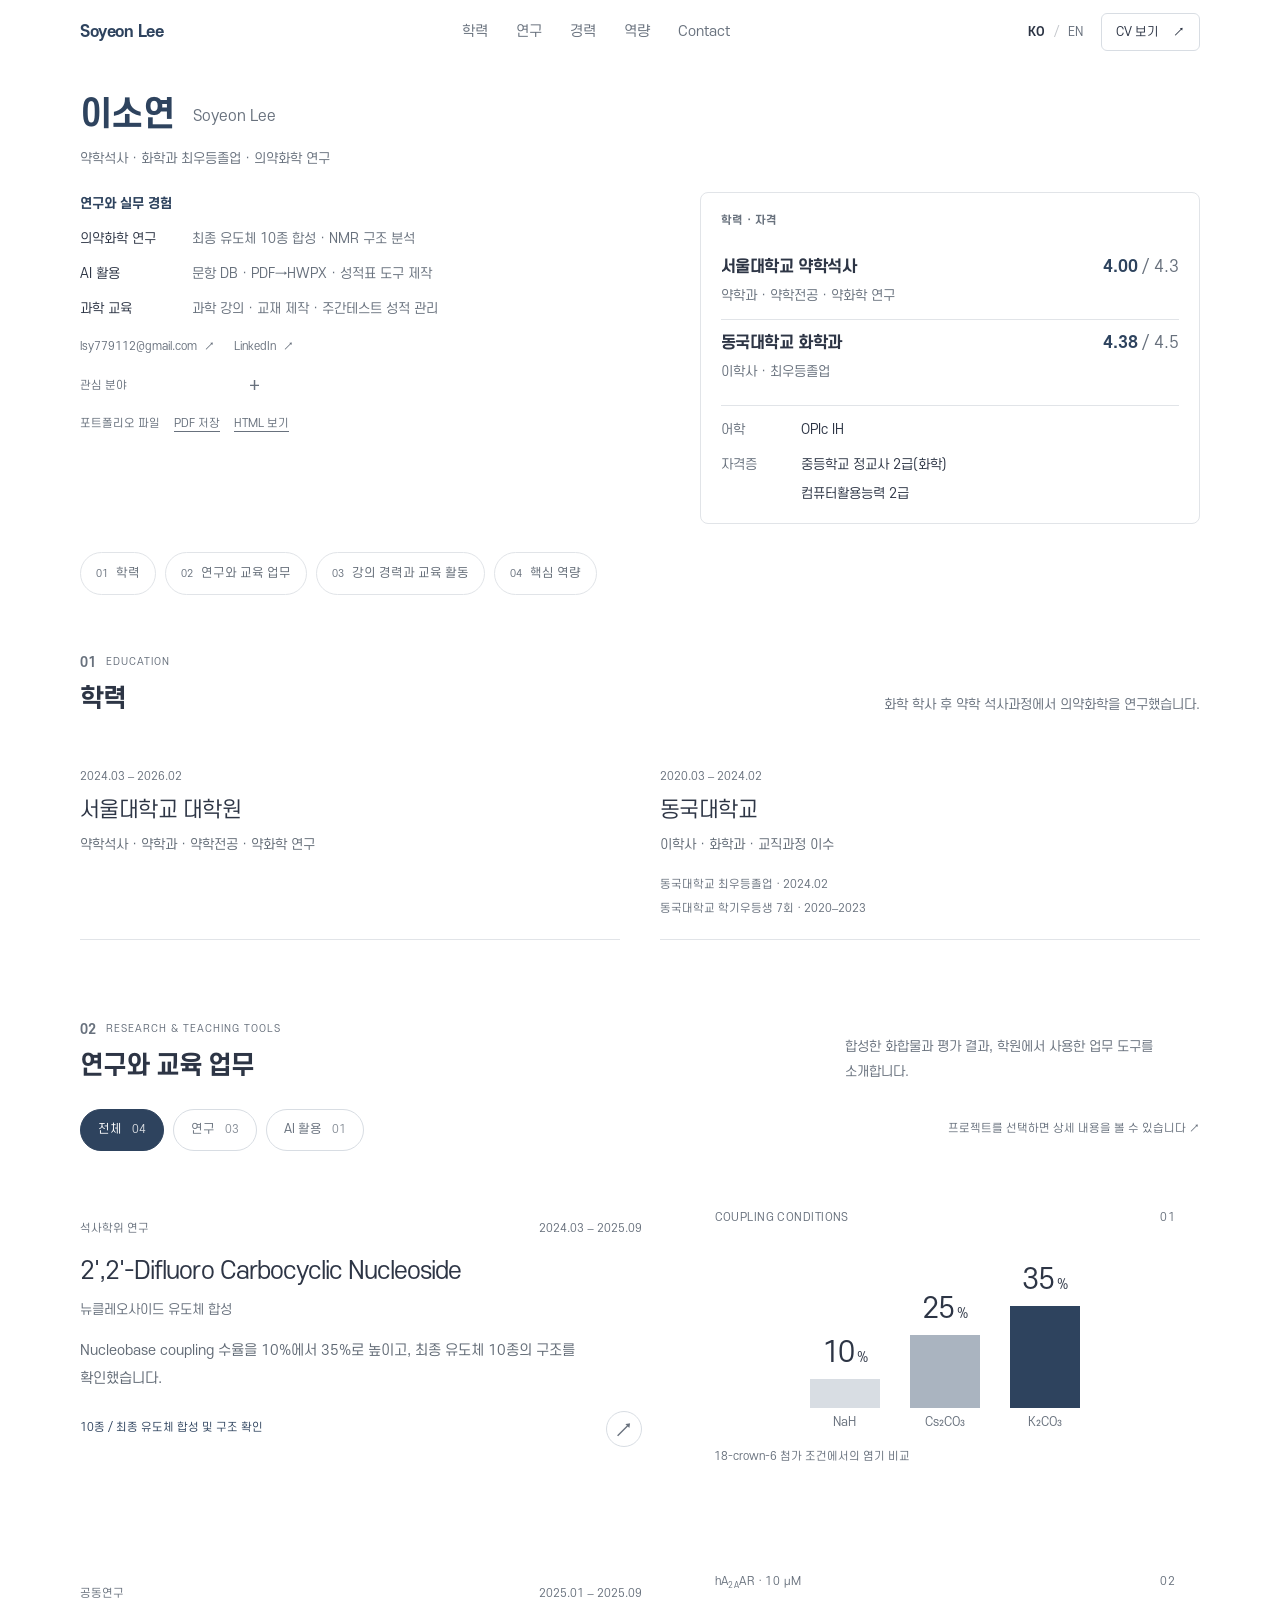
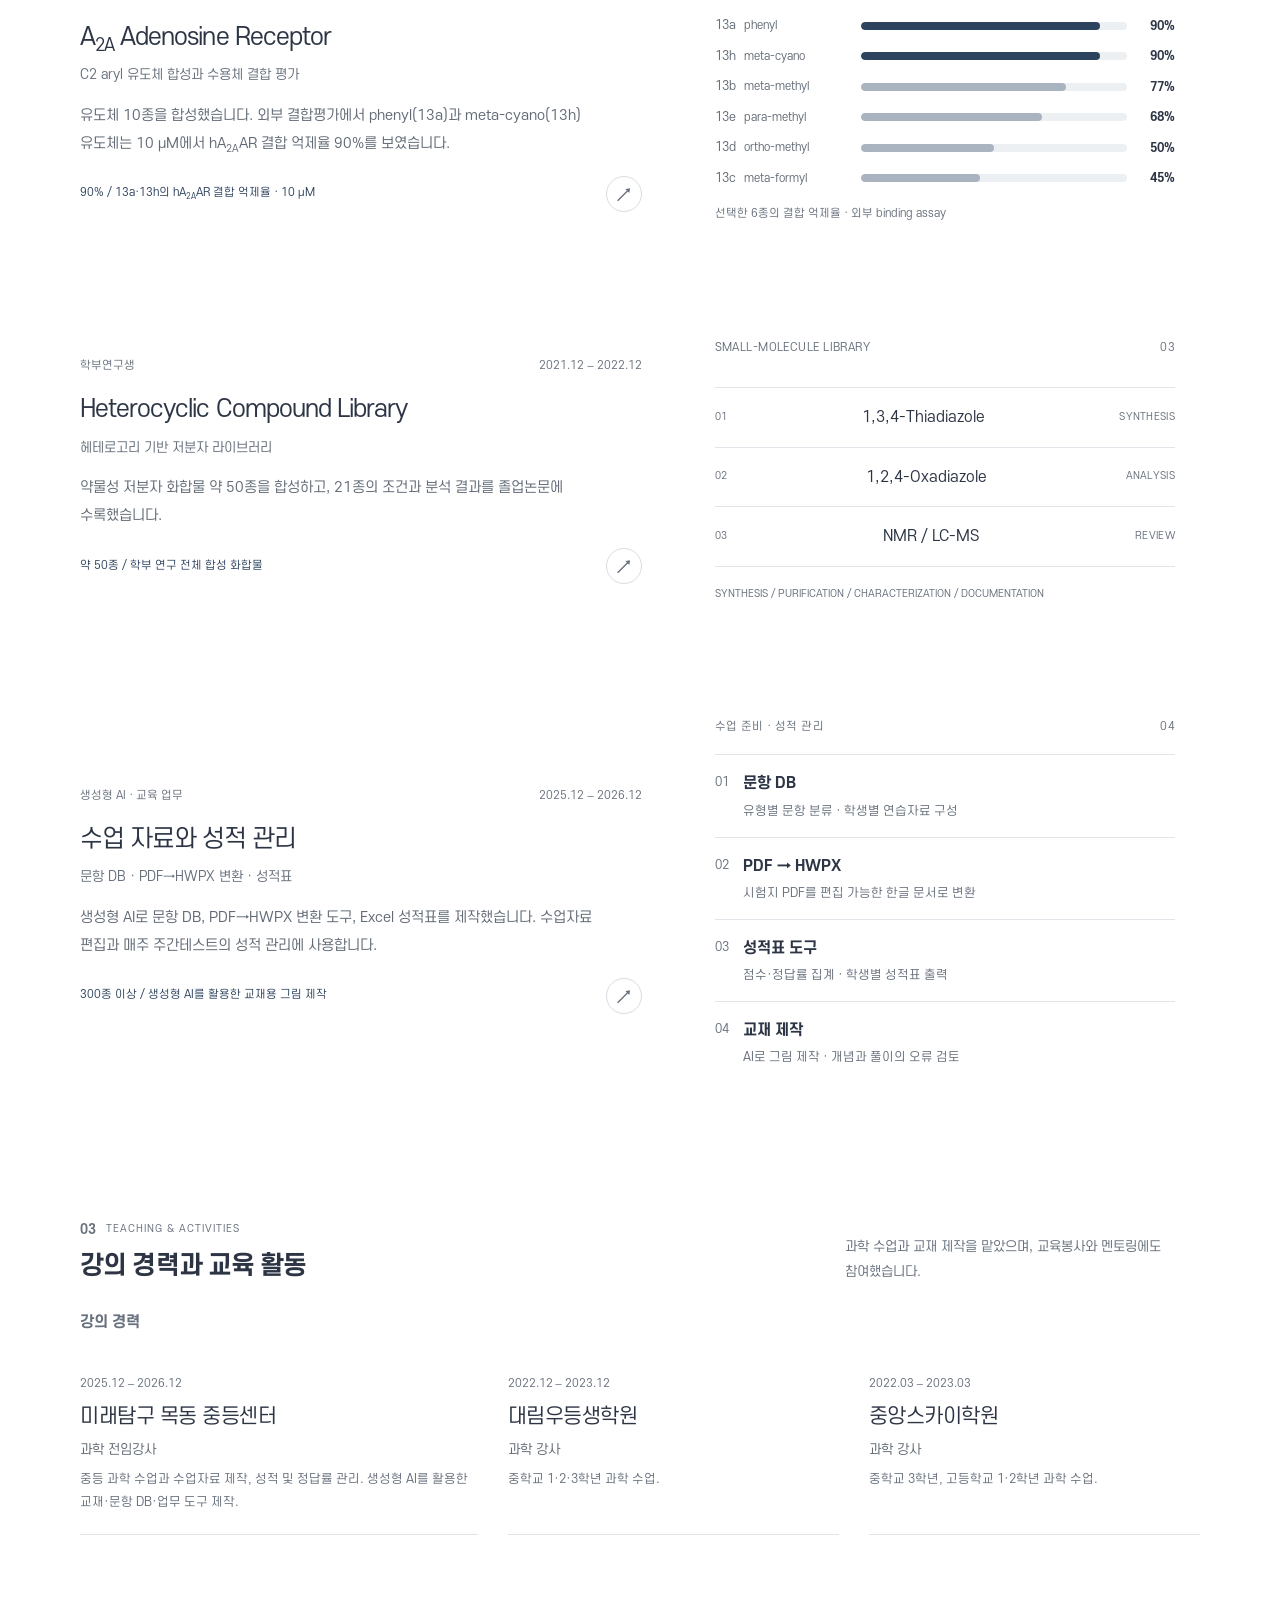
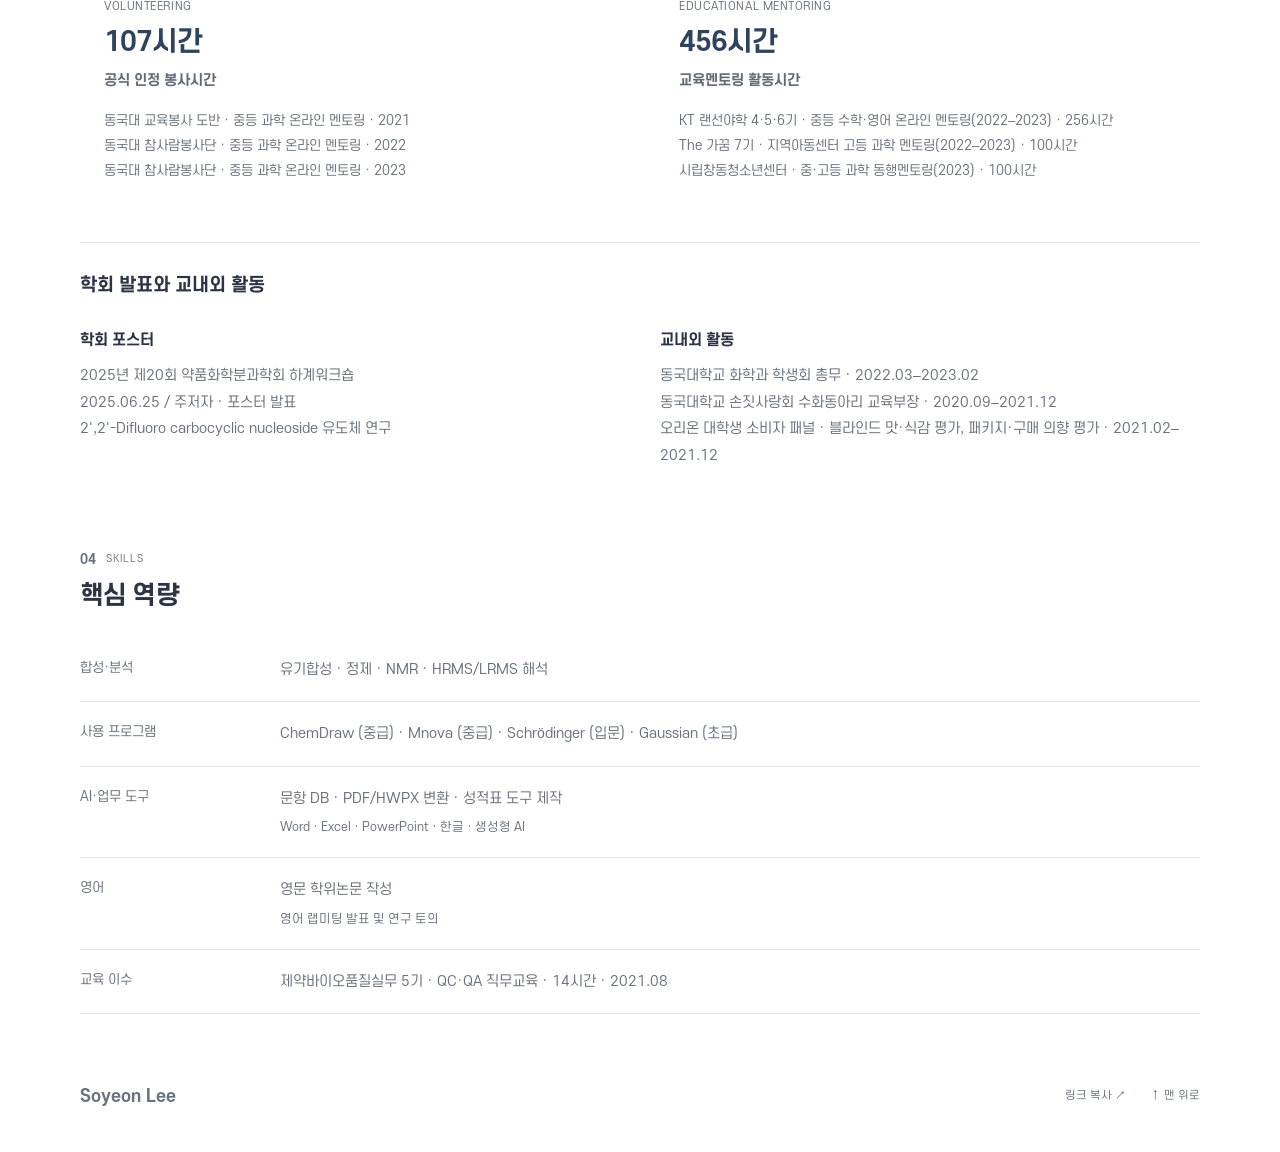
==== commit 8bc6171a: "Sync bilingual resume with portfolio profile and specify software proficiency" ====
--- a/index.html
+++ b/index.html
@@ -4,7 +4,7 @@
 <meta charset="utf-8"><meta name="viewport" content="width=device-width,initial-scale=1"><meta name="theme-color" content="#ffffff">
 <meta name="description" content="서울대 약학석사, 동국대 화학과 최우등졸업. 유도체 합성·결합평가 결과, 과학 강의 경력과 공개 CV를 확인할 수 있습니다."><meta property="og:title" content="이소연 | 서울대 약학석사 · 동국대 화학 학사 | 포트폴리오"><meta property="og:description" content="서울대 약학석사, 동국대 화학과 최우등졸업. 유도체 합성·결합평가 결과, 과학 강의 경력과 공개 CV를 확인할 수 있습니다."><meta property="og:type" content="website">
 <title>이소연 | 서울대 약학석사 · 동국대 화학 학사 | 포트폴리오</title><link rel="icon" href="/brand/bunny-head.png">
-<link rel="alternate" hreflang="ko" href="/"><link rel="alternate" hreflang="en" href="/en/"><link rel="preload" href="/assets/fonts/S-CoreDream-4Regular.woff" as="font" type="font/woff" crossorigin><link rel="preload" href="/assets/fonts/S-CoreDream-6Bold.woff" as="font" type="font/woff" crossorigin><link rel="stylesheet" href="/theme.css?v=20261104-local-score"><script src="/profile.js?v=20261030-resume-align1" defer></script><script src="/app.js?v=20261104-dedup" defer></script>
+<link rel="alternate" hreflang="ko" href="/"><link rel="alternate" hreflang="en" href="/en/"><link rel="preload" href="/assets/fonts/S-CoreDream-4Regular.woff" as="font" type="font/woff" crossorigin><link rel="preload" href="/assets/fonts/S-CoreDream-6Bold.woff" as="font" type="font/woff" crossorigin><link rel="stylesheet" href="/theme.css?v=20261104-local-score"><script src="/profile.js?v=20261114-sync1" defer></script><script src="/app.js?v=20261114-sync1" defer></script>
 <link rel="canonical" href="https://lsy7791120110.github.io/"><meta property="og:url" content="https://lsy7791120110.github.io/"><meta property="og:image" content="https://lsy7791120110.github.io/assets/portfolio-preview-navy-20261104.png"><meta property="og:image:width" content="1200"><meta property="og:image:height" content="630"><meta property="og:image:alt" content="Soyeon Lee — education, research and CV"><meta name="twitter:card" content="summary_large_image"><link rel="stylesheet" href="/editorial.css?v=20261104-dedup"><link rel="stylesheet" href="/portfolio-modes.css?v=20261030-private1"><script src="/site-config.js?v=20261030-private1" defer></script><script src="/portfolio-modes.js?v=20261030-private1" defer></script></head>
 <body>
 <a class="skip" href="#main">본문으로 이동</a>
@@ -20,10 +20,11 @@
 <section class="education-section wrap" id="education" aria-labelledby="education-title"><div class="section-head"><div><span class="section-label"><span class="folio-no">01</span><span>EDUCATION</span></span><h2 id="education-title">학력</h2></div><p>화학 학사 후 약학 석사과정에서 의약화학을 연구했습니다.</p></div><div class="education-first" id="education-list"></div></section>
 <section class="section wrap" id="work" aria-labelledby="work-title"><div class="section-head"><div><span class="section-label"><span class="folio-no">02</span><span>RESEARCH &amp; TEACHING TOOLS</span></span><h2 id="work-title">연구와 교육 업무</h2></div><p>합성한 화합물과 평가 결과, 학원에서 사용한 업무 도구를 소개합니다.</p></div><div class="project-toolbar"><div class="filters" role="group" aria-label="프로젝트 분류"><button class="active" data-filter="all" aria-pressed="true">전체 <span>04</span></button><button data-filter="research" aria-pressed="false">연구 <span>03</span></button><button data-filter="digital" aria-pressed="false">AI 활용 <span>01</span></button></div><span>프로젝트를 선택하면 상세 내용을 볼 수 있습니다 ↗</span></div><div class="project-grid" id="project-grid"></div><p id="filter-status" class="sr-only" aria-live="polite"></p></section>
 <section class="about-band" id="about" aria-labelledby="about-title"><div class="section wrap"><div class="section-head"><div><span class="section-label"><span class="folio-no">03</span><span>TEACHING &amp; ACTIVITIES</span></span><h2 id="about-title">강의 경력과 교육 활동</h2></div><p>과학 수업과 교재 제작을 맡았으며, 교육봉사와 멘토링에도 참여했습니다.</p></div><div class="background-grid experience-grid"><div><h3 class="group-title">강의 경력</h3><div id="job-list"></div></div></div><div class="activity-row"><div class="activity-card"><div><span class="mini-label">VOLUNTEERING</span><strong id="volunteer-total"></strong><h3>공식 인정 봉사시간</h3></div><div id="volunteer-list"></div></div><div class="activity-card"><div><span class="mini-label">EDUCATIONAL MENTORING</span><strong id="mentoring-total"></strong><h3>교육멘토링 활동시간</h3></div><div id="mentoring-list"></div></div></div><section class="extra-activities"><h3 class="activities-heading">학회 발표와 교내외 활동</h3><div class="extra-grid"><div><h3>학회 포스터</h3><div id="poster-info"></div></div><div><h3>교내외 활동</h3><div id="other-activities"></div></div></div></section></div></section>
-<section class="section wrap skills-overview" id="skills" aria-labelledby="skills-title"><div class="section-head"><div><span class="section-label"><span class="folio-no">04</span><span>SKILLS</span></span><h2 id="skills-title">핵심 역량</h2></div></div><dl class="skills-summary"><div class="skills-row"><dt>합성·분석</dt><dd><p>유기합성 · 정제 · NMR · HRMS/LRMS 해석</p></dd></div><div class="skills-row"><dt>사용 프로그램</dt><dd><p>ChemDraw · Mnova · Schrödinger · Gaussian</p><p class="skills-tools">Schrödinger: 기초 교육 실습 · Gaussian: 계산화학 수업 DFT 실습</p></dd></div><div class="skills-row"><dt>AI·업무 도구</dt><dd><p>문항 DB · PDF/HWPX 변환 · 성적표 도구 제작</p><p class="skills-tools">Word · Excel · PowerPoint · 한글 · 생성형 AI</p></dd></div><div class="skills-row"><dt>영어</dt><dd><p>영문 학위논문 작성</p><p class="skills-tools">영어 랩미팅 발표 및 연구 토의</p></dd></div><div class="skills-row"><dt>교육 이수</dt><dd><p>제약바이오품질실무 5기 · QC·QA 직무교육 · 14시간 · 2021.08</p></dd></div></dl></section>
+<section class="section wrap skills-overview" id="skills" aria-labelledby="skills-title"><div class="section-head"><div><span class="section-label"><span class="folio-no">04</span><span>SKILLS</span></span><h2 id="skills-title">핵심 역량</h2></div></div><dl class="skills-summary"><div class="skills-row"><dt>합성·분석</dt><dd><p>유기합성 · 정제 · NMR · HRMS/LRMS 해석</p></dd></div><div class="skills-row"><dt>사용 프로그램</dt><dd><p id="software-proficiency">ChemDraw (중급) · Mnova (중급) · Schrödinger (입문) · Gaussian (초급)</p></dd></div><div class="skills-row"><dt>AI·업무 도구</dt><dd><p>문항 DB · PDF/HWPX 변환 · 성적표 도구 제작</p><p class="skills-tools">Word · Excel · PowerPoint · 한글 · 생성형 AI</p></dd></div><div class="skills-row"><dt>영어</dt><dd><p>영문 학위논문 작성</p><p class="skills-tools">영어 랩미팅 발표 및 연구 토의</p></dd></div><div class="skills-row"><dt>교육 이수</dt><dd><p>제약바이오품질실무 5기 · QC·QA 직무교육 · 14시간 · 2021.08</p></dd></div></dl></section>
 
 
 </main><footer class="footer wrap"><a class="footer-name" href="/">Soyeon Lee<span>RESEARCH / EDUCATION / APPLIED AI</span></a><nav aria-label="사이트 메뉴"><button id="share-site" class="share-link">링크 복사 ↗</button><a href="#home">↑ 맨 위로</a></nav><img class="footer-bunny" src="/brand/bunny-head.png" alt="" width="38" height="38"><span id="share-feedback" class="sr-only" role="status" aria-live="polite"></span></footer>
 <dialog id="project-dialog" aria-labelledby="dialog-title"><div class="dialog-top"><span id="dialog-label">PROJECT NOTES</span><button id="close-dialog" aria-label="닫기">닫기 <span>×</span></button></div><div class="dialog-body" id="dialog-body"></div></dialog><noscript><p class="noscript">프로젝트 상세를 보려면 JavaScript를 켜주세요. 이력서는 JavaScript 없이도 볼 수 있습니다. <a href="/resume/">이력서 보기 ↗</a></p></noscript>
 </body></html>
 
+
--- a/theme.css
+++ b/theme.css
@@ -6,3 +6,5 @@
 
 /* Apply the same family to all text, including SVG diagrams and controls. */
 body *,body *::before,body *::after{font-family:var(--font);font-synthesis:none}
+
+html,body,body :not(.katex):not(.katex *):not(math):not(math *){font-family:var(--font)!important;font-synthesis:none}
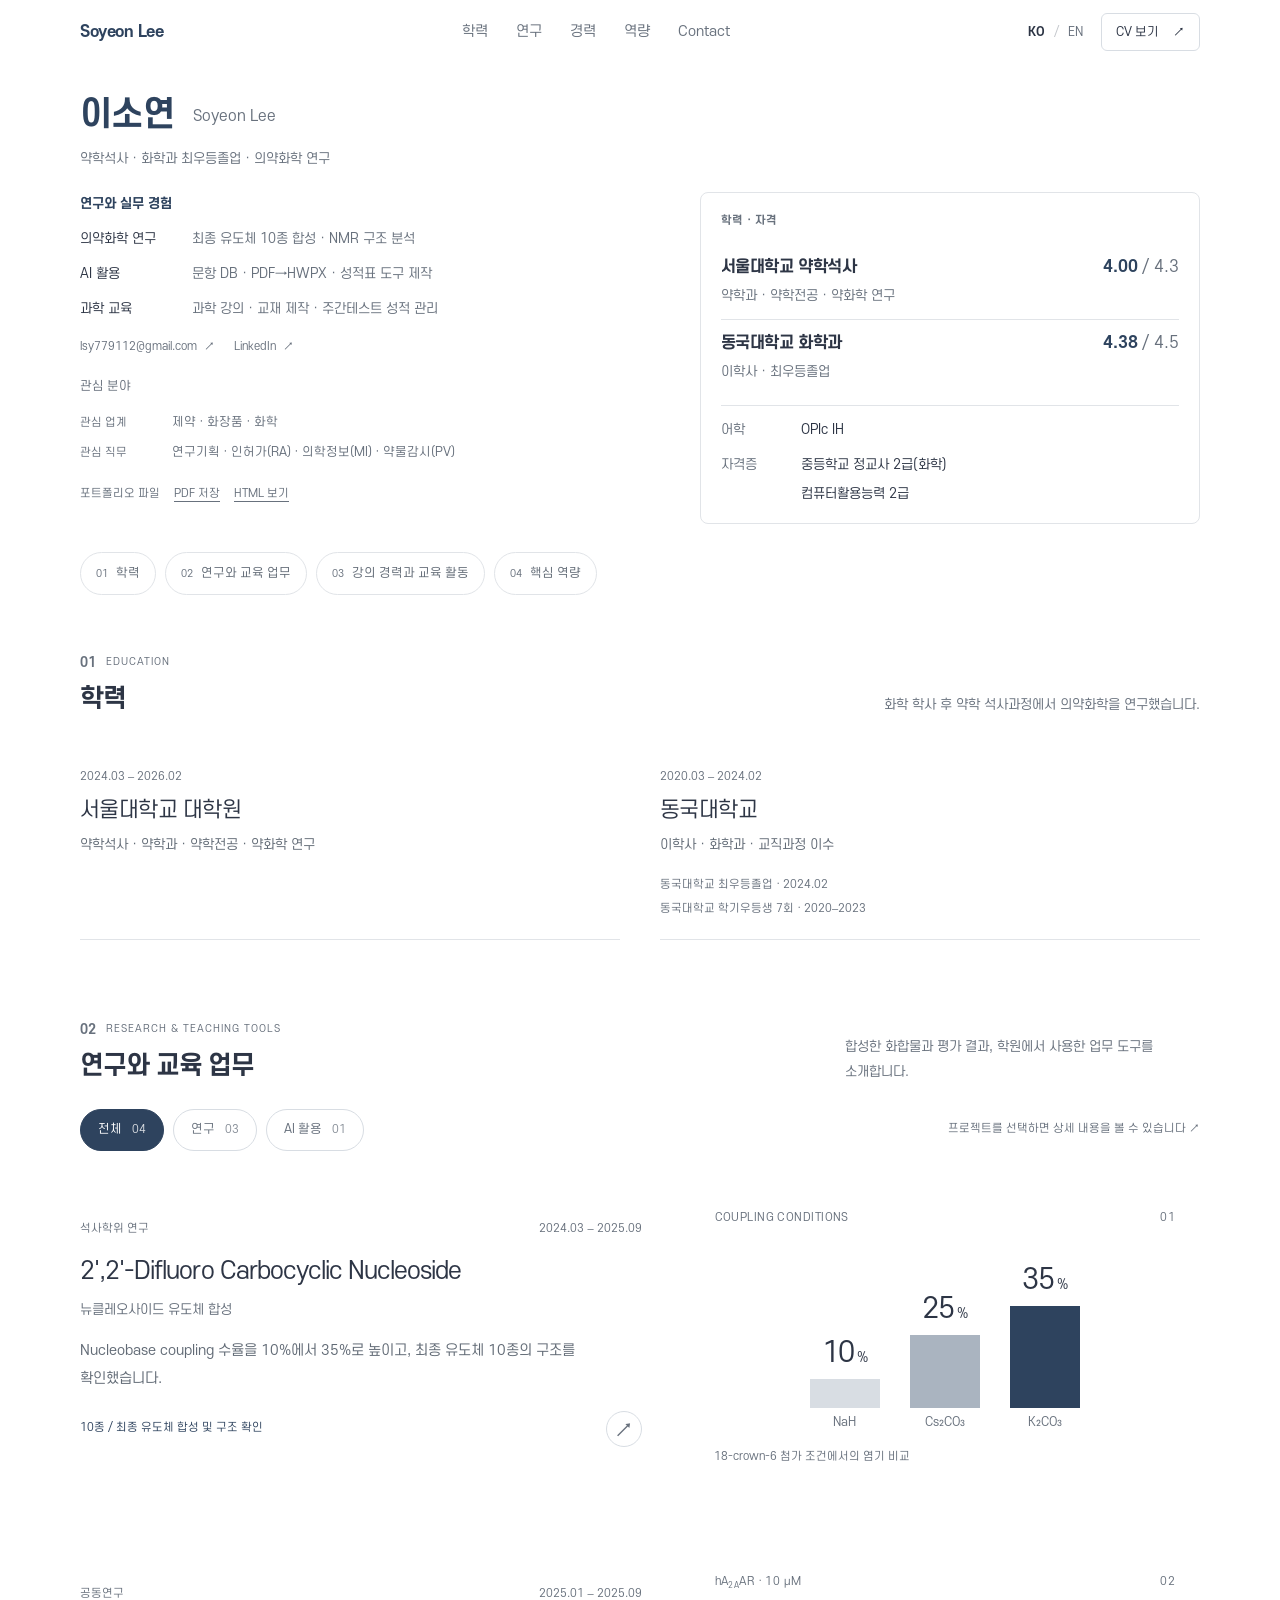
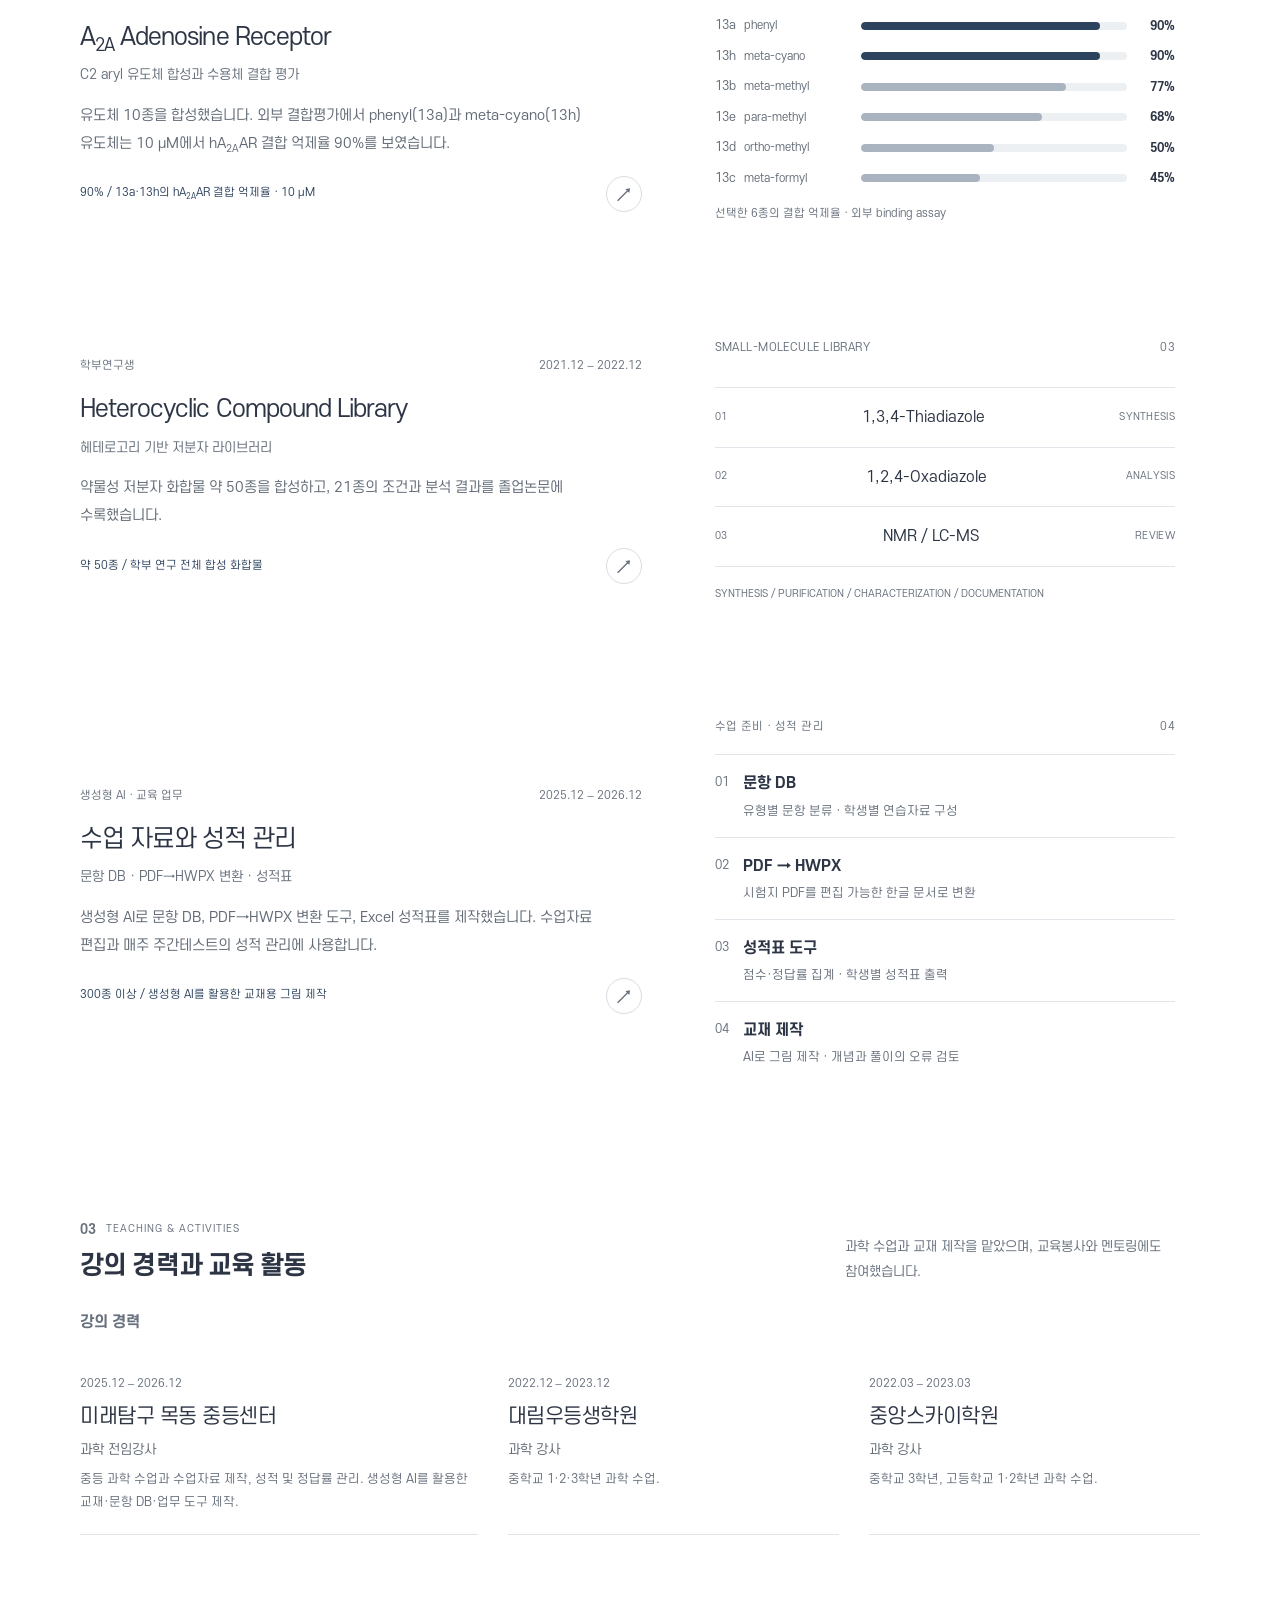
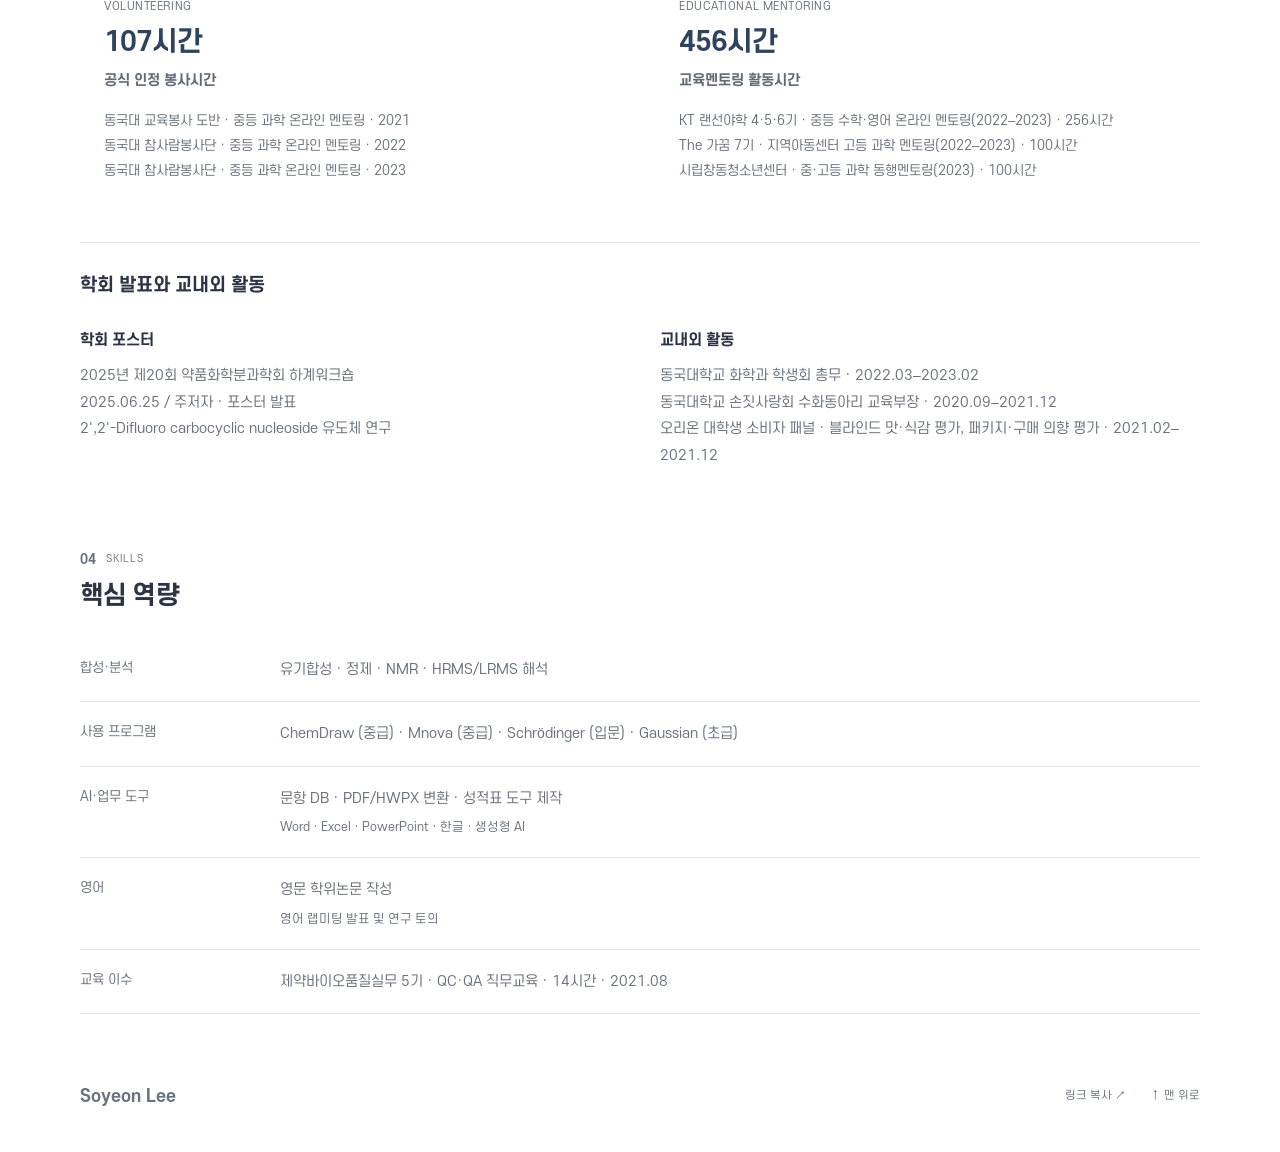
==== commit 1f813a55: "Show career interests by default and prioritize research planning" ====
--- a/index.html
+++ b/index.html
@@ -5,7 +5,7 @@
 <meta name="description" content="서울대 약학석사, 동국대 화학과 최우등졸업. 유도체 합성·결합평가 결과, 과학 강의 경력과 공개 CV를 확인할 수 있습니다."><meta property="og:title" content="이소연 | 서울대 약학석사 · 동국대 화학 학사 | 포트폴리오"><meta property="og:description" content="서울대 약학석사, 동국대 화학과 최우등졸업. 유도체 합성·결합평가 결과, 과학 강의 경력과 공개 CV를 확인할 수 있습니다."><meta property="og:type" content="website">
 <title>이소연 | 서울대 약학석사 · 동국대 화학 학사 | 포트폴리오</title><link rel="icon" href="/brand/bunny-head.png">
 <link rel="alternate" hreflang="ko" href="/"><link rel="alternate" hreflang="en" href="/en/"><link rel="preload" href="/assets/fonts/S-CoreDream-4Regular.woff" as="font" type="font/woff" crossorigin><link rel="preload" href="/assets/fonts/S-CoreDream-6Bold.woff" as="font" type="font/woff" crossorigin><link rel="stylesheet" href="/theme.css?v=20261104-local-score"><script src="/profile.js?v=20261114-sync1" defer></script><script src="/app.js?v=20261114-sync1" defer></script>
-<link rel="canonical" href="https://lsy7791120110.github.io/"><meta property="og:url" content="https://lsy7791120110.github.io/"><meta property="og:image" content="https://lsy7791120110.github.io/assets/portfolio-preview-navy-20261104.png"><meta property="og:image:width" content="1200"><meta property="og:image:height" content="630"><meta property="og:image:alt" content="Soyeon Lee — education, research and CV"><meta name="twitter:card" content="summary_large_image"><link rel="stylesheet" href="/editorial.css?v=20261104-dedup"><link rel="stylesheet" href="/portfolio-modes.css?v=20261030-private1"><script src="/site-config.js?v=20261030-private1" defer></script><script src="/portfolio-modes.js?v=20261030-private1" defer></script></head>
+<link rel="canonical" href="https://lsy7791120110.github.io/"><meta property="og:url" content="https://lsy7791120110.github.io/"><meta property="og:image" content="https://lsy7791120110.github.io/assets/portfolio-preview-navy-20261104.png"><meta property="og:image:width" content="1200"><meta property="og:image:height" content="630"><meta property="og:image:alt" content="Soyeon Lee — education, research and CV"><meta name="twitter:card" content="summary_large_image"><link rel="stylesheet" href="/editorial.css?v=20261115-interests"><link rel="stylesheet" href="/portfolio-modes.css?v=20261030-private1"><script src="/site-config.js?v=20261030-private1" defer></script><script src="/portfolio-modes.js?v=20261030-private1" defer></script></head>
 <body>
 <a class="skip" href="#main">본문으로 이동</a>
 <header class="header"><div class="header-inner wrap"><a class="brand" href="/" aria-label="이소연 | 의약화학 연구 · 교육 · AI"><span>Soyeon Lee</span></a><nav class="portfolio-nav" aria-label="사이트 메뉴"><a href="#education">학력</a><a href="#work">연구</a><a href="#about">경력</a><a href="#skills">역량</a><a href="#contact">Contact</a></nav><div class="header-tools"><nav class="language-switch" aria-label="Language"><a href="/" lang="ko" aria-current="page">KO</a><span>/</span><a href="/en/" lang="en" >EN</a></nav><a class="cv-link" href="/resume/">CV 보기 <span>↗</span></a></div></div></header>
@@ -13,7 +13,7 @@
 <section class="hero wrap" id="home" aria-labelledby="hero-title">
 <div class="hero-heading"><h1 id="hero-title">이소연 <span class="hero-alias" lang="en">Soyeon Lee</span></h1><p class="hero-specialty">약학석사 · 화학과 최우등졸업 · 의약화학 연구</p></div>
 <div class="hero-grid">
-<div class="hero-copy"><h2 class="hero-experience-title">연구와 실무 경험</h2><ul class="hero-evidence"><li><span class="evidence-label">의약화학 연구</span><span>최종 유도체 10종 합성 · NMR 구조 분석</span></li><li><span class="evidence-label">AI 활용</span><span>문항 DB · PDF→HWPX · 성적표 도구 제작</span></li><li><span class="evidence-label">과학 교육</span><span>과학 강의 · 교재 제작 · 주간테스트 성적 관리</span></li></ul><nav class="hero-contacts" id="contact" aria-label="연락처 바로가기"><a href="mailto:lsy779112@gmail.com">lsy779112@gmail.com<span aria-hidden="true">↗</span></a><a href="https://www.linkedin.com/in/soyeon-lee-558439242/" target="_blank" rel="noopener noreferrer">LinkedIn<span aria-hidden="true">↗</span></a></nav><details class="profile-details"><summary>관심 분야<span aria-hidden="true">+</span></summary><div class="recruiter-summary"><span class="summary-label">관심 업계</span><p>제약 · 화장품 · 화학</p><span class="summary-label">관심 직무</span><p>인허가(RA) · 의학정보(MI) · 약물감시(PV) · 연구기획</p></div></details><div class="portfolio-downloads"><span>포트폴리오 파일</span><a href="/files/Soyeon-Lee-Portfolio-KO.pdf?v=20261103-folio" download="Soyeon-Lee-Portfolio-KO.pdf">PDF 저장</a><a href="/files/Soyeon-Lee-Portfolio-KO.html?v=20261104-score">HTML 보기</a></div></div>
+<div class="hero-copy"><h2 class="hero-experience-title">연구와 실무 경험</h2><ul class="hero-evidence"><li><span class="evidence-label">의약화학 연구</span><span>최종 유도체 10종 합성 · NMR 구조 분석</span></li><li><span class="evidence-label">AI 활용</span><span>문항 DB · PDF→HWPX · 성적표 도구 제작</span></li><li><span class="evidence-label">과학 교육</span><span>과학 강의 · 교재 제작 · 주간테스트 성적 관리</span></li></ul><nav class="hero-contacts" id="contact" aria-label="연락처 바로가기"><a href="mailto:lsy779112@gmail.com">lsy779112@gmail.com<span aria-hidden="true">↗</span></a><a href="https://www.linkedin.com/in/soyeon-lee-558439242/" target="_blank" rel="noopener noreferrer">LinkedIn<span aria-hidden="true">↗</span></a></nav><section class="profile-details" aria-label="관심 분야"><h3 class="interests-heading">관심 분야</h3><div class="recruiter-summary"><span class="summary-label">관심 업계</span><p>제약 · 화장품 · 화학</p><span class="summary-label">관심 직무</span><p>연구기획 · 인허가(RA) · 의학정보(MI) · 약물감시(PV)</p></div></section><div class="portfolio-downloads"><span>포트폴리오 파일</span><a href="/files/Soyeon-Lee-Portfolio-KO.pdf?v=20261103-folio" download="Soyeon-Lee-Portfolio-KO.pdf">PDF 저장</a><a href="/files/Soyeon-Lee-Portfolio-KO.html?v=20261104-score">HTML 보기</a></div></div>
 <aside class="hero-dossier education-dossier" aria-label="핵심 학력과 자격"><div class="dossier-top"><span>학력 · 자격</span></div><article class="credential-degree"><div><h2>서울대학교 약학석사</h2><p>약학과 · 약학전공 · 약화학 연구</p></div><div class="credential-gpa" aria-label="학점 4.00 / 4.3"><strong>4.00</strong><span>/ 4.3</span></div></article><article class="credential-degree"><div><h2>동국대학교 화학과</h2><p>이학사 · <span class="credential-honor">최우등졸업</span></p></div><div class="credential-gpa" aria-label="학점 4.38 / 4.5"><strong>4.38</strong><span>/ 4.5</span></div></article><dl class="credential-support"><div class="credential-row"><dt>어학</dt><dd><span class="credential-item">OPIc IH</span></dd></div><div class="credential-row"><dt>자격증</dt><dd><ul class="credential-certificates"><li>중등학교 정교사 2급(화학)</li><li>컴퓨터활용능력 2급</li></ul></dd></div></dl></aside>
 </div></section>
 <nav class="contents-nav" id="contents" aria-labelledby="contents-title"><div class="wrap"><div class="contents-heading"><h2 id="contents-title">목차</h2><p>항목을 누르면 해당 내용으로 이동합니다.</p></div><ol><li><a href="#education"><span class="contents-number">01</span><span>학력</span><span class="contents-arrow" aria-hidden="true">↓</span></a></li><li><a href="#work"><span class="contents-number">02</span><span>연구와 교육 업무</span><span class="contents-arrow" aria-hidden="true">↓</span></a></li><li><a href="#about"><span class="contents-number">03</span><span>강의 경력과 교육 활동</span><span class="contents-arrow" aria-hidden="true">↓</span></a></li><li><a href="#skills"><span class="contents-number">04</span><span>핵심 역량</span><span class="contents-arrow" aria-hidden="true">↓</span></a></li></ol></div></nav>
--- a/editorial.css
+++ b/editorial.css
@@ -77,3 +77,6 @@
 .credential-gpa{grid-column:2;grid-row:1}
 .education-description .education-part{display:inline-block}
 .education-gpa{font-variant-numeric:tabular-nums}
+
+/* Career interests are always visible. */
+.profile-details .interests-heading{margin:0;min-height:34px;display:flex;align-items:center;font-size:12px;font-weight:400;line-height:1.6;color:var(--muted)}
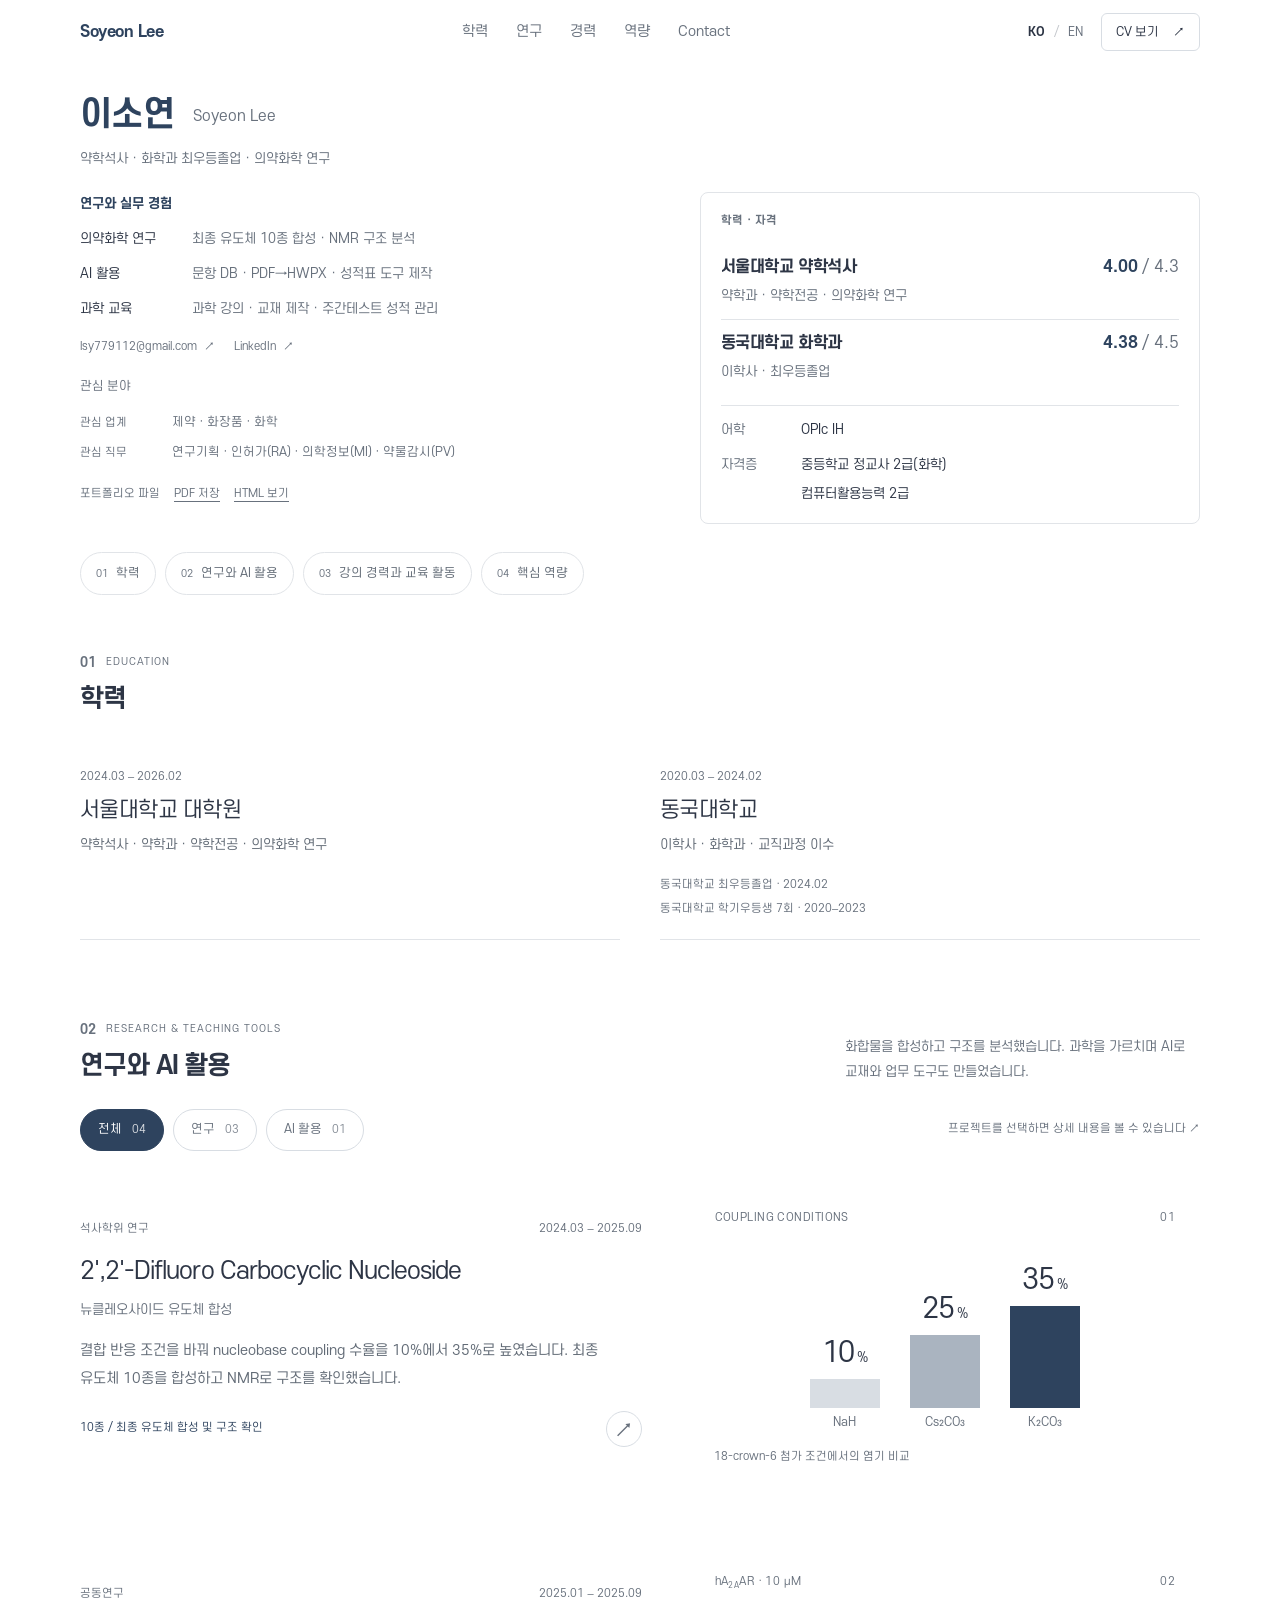
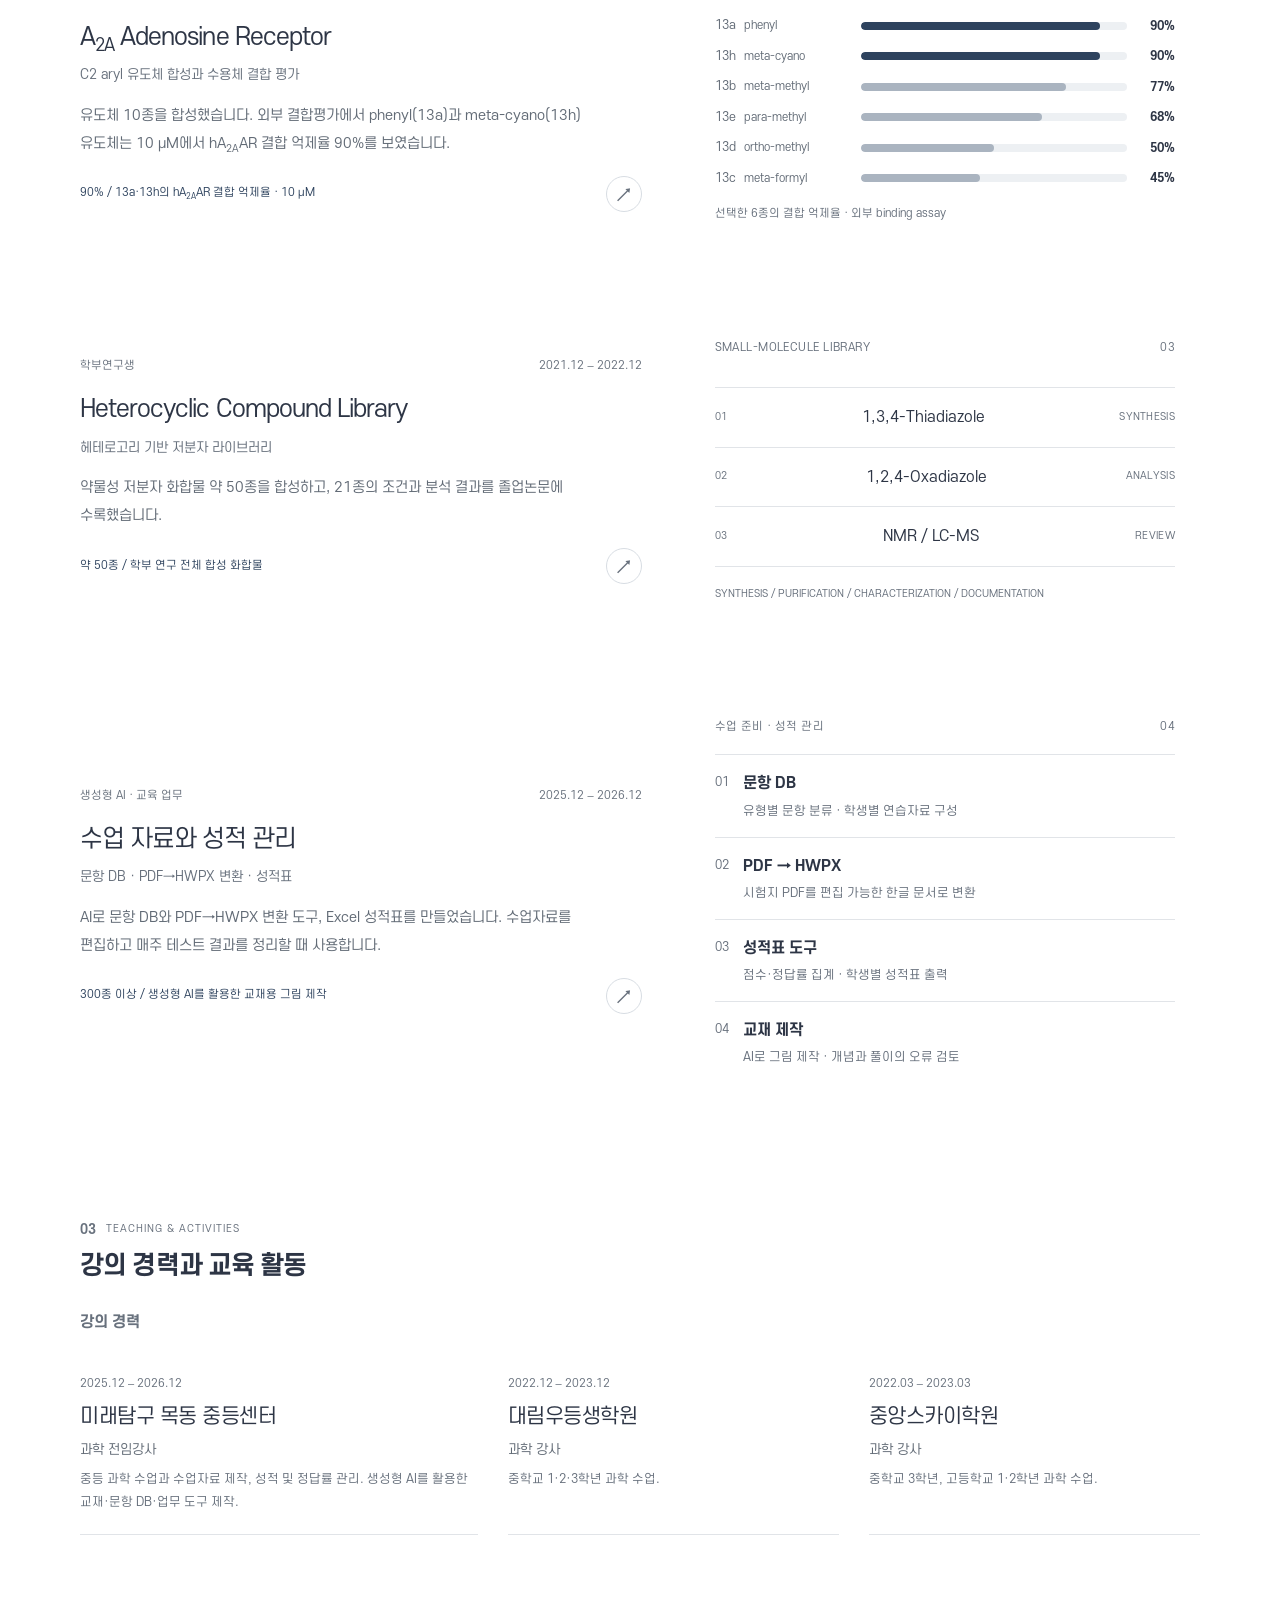
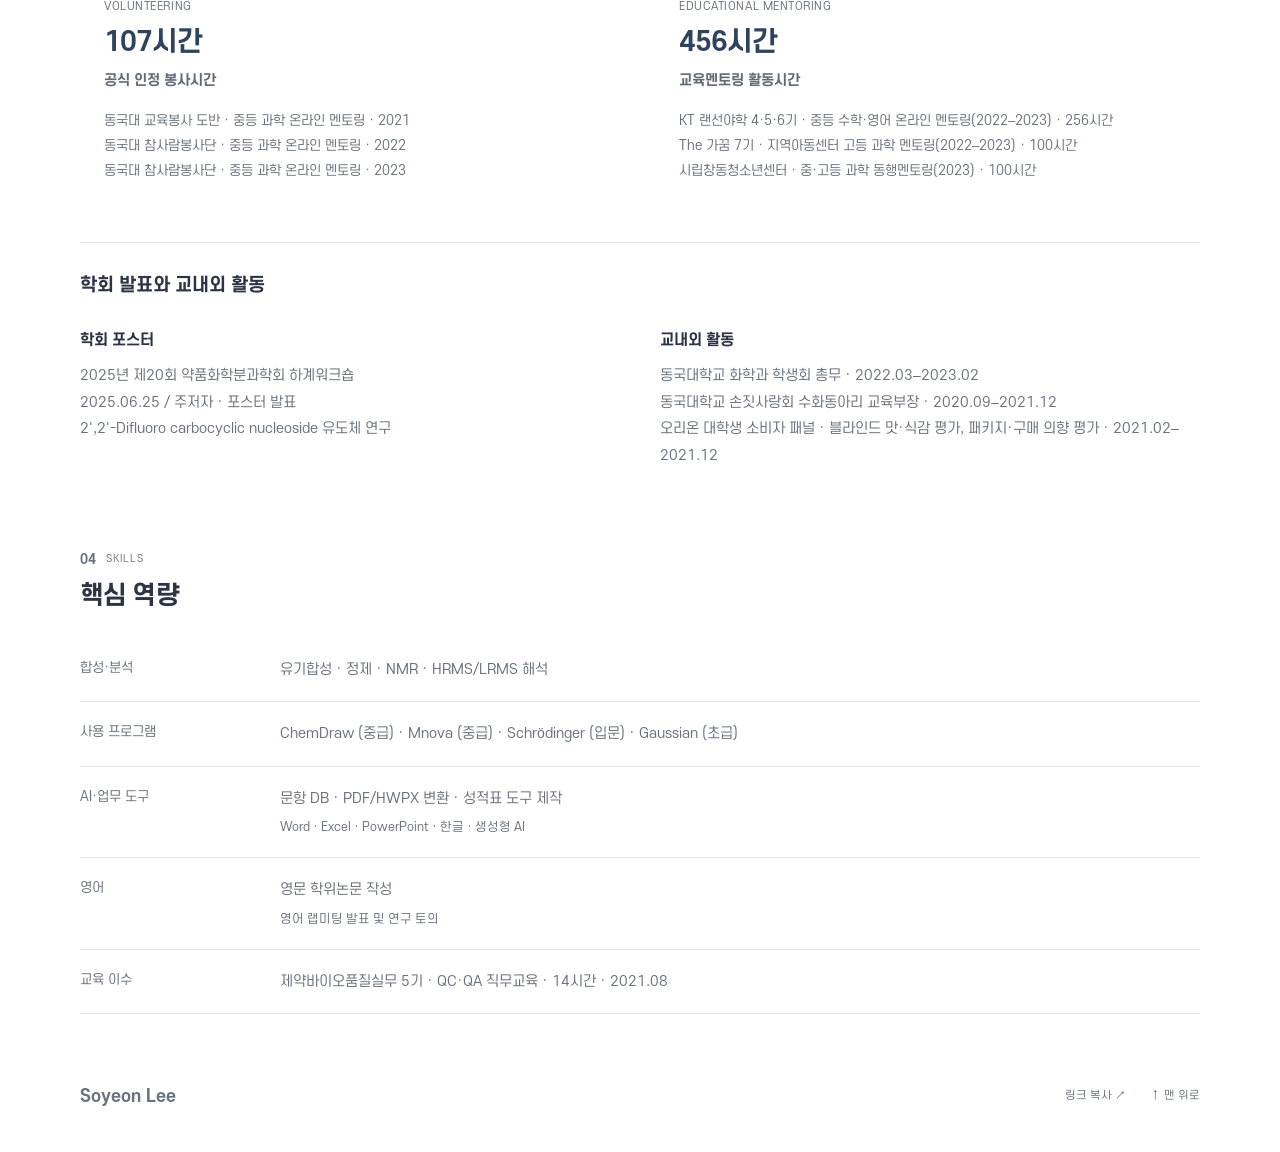
==== commit 610e4698: "Make Korean portfolio copy direct and remove redundant section introductions" ====
--- a/index.html
+++ b/index.html
@@ -4,7 +4,7 @@
 <meta charset="utf-8"><meta name="viewport" content="width=device-width,initial-scale=1"><meta name="theme-color" content="#ffffff">
 <meta name="description" content="서울대 약학석사, 동국대 화학과 최우등졸업. 유도체 합성·결합평가 결과, 과학 강의 경력과 공개 CV를 확인할 수 있습니다."><meta property="og:title" content="이소연 | 서울대 약학석사 · 동국대 화학 학사 | 포트폴리오"><meta property="og:description" content="서울대 약학석사, 동국대 화학과 최우등졸업. 유도체 합성·결합평가 결과, 과학 강의 경력과 공개 CV를 확인할 수 있습니다."><meta property="og:type" content="website">
 <title>이소연 | 서울대 약학석사 · 동국대 화학 학사 | 포트폴리오</title><link rel="icon" href="/brand/bunny-head.png">
-<link rel="alternate" hreflang="ko" href="/"><link rel="alternate" hreflang="en" href="/en/"><link rel="preload" href="/assets/fonts/S-CoreDream-4Regular.woff" as="font" type="font/woff" crossorigin><link rel="preload" href="/assets/fonts/S-CoreDream-6Bold.woff" as="font" type="font/woff" crossorigin><link rel="stylesheet" href="/theme.css?v=20261104-local-score"><script src="/profile.js?v=20261114-sync1" defer></script><script src="/app.js?v=20261114-sync1" defer></script>
+<link rel="alternate" hreflang="ko" href="/"><link rel="alternate" hreflang="en" href="/en/"><link rel="preload" href="/assets/fonts/S-CoreDream-4Regular.woff" as="font" type="font/woff" crossorigin><link rel="preload" href="/assets/fonts/S-CoreDream-6Bold.woff" as="font" type="font/woff" crossorigin><link rel="stylesheet" href="/theme.css?v=20261104-local-score"><script src="/profile.js?v=20261115-copy1" defer></script><script src="/app.js?v=20261114-sync1" defer></script>
 <link rel="canonical" href="https://lsy7791120110.github.io/"><meta property="og:url" content="https://lsy7791120110.github.io/"><meta property="og:image" content="https://lsy7791120110.github.io/assets/portfolio-preview-navy-20261104.png"><meta property="og:image:width" content="1200"><meta property="og:image:height" content="630"><meta property="og:image:alt" content="Soyeon Lee — education, research and CV"><meta name="twitter:card" content="summary_large_image"><link rel="stylesheet" href="/editorial.css?v=20261115-interests"><link rel="stylesheet" href="/portfolio-modes.css?v=20261030-private1"><script src="/site-config.js?v=20261030-private1" defer></script><script src="/portfolio-modes.js?v=20261030-private1" defer></script></head>
 <body>
 <a class="skip" href="#main">본문으로 이동</a>
@@ -14,12 +14,12 @@
 <div class="hero-heading"><h1 id="hero-title">이소연 <span class="hero-alias" lang="en">Soyeon Lee</span></h1><p class="hero-specialty">약학석사 · 화학과 최우등졸업 · 의약화학 연구</p></div>
 <div class="hero-grid">
 <div class="hero-copy"><h2 class="hero-experience-title">연구와 실무 경험</h2><ul class="hero-evidence"><li><span class="evidence-label">의약화학 연구</span><span>최종 유도체 10종 합성 · NMR 구조 분석</span></li><li><span class="evidence-label">AI 활용</span><span>문항 DB · PDF→HWPX · 성적표 도구 제작</span></li><li><span class="evidence-label">과학 교육</span><span>과학 강의 · 교재 제작 · 주간테스트 성적 관리</span></li></ul><nav class="hero-contacts" id="contact" aria-label="연락처 바로가기"><a href="mailto:lsy779112@gmail.com">lsy779112@gmail.com<span aria-hidden="true">↗</span></a><a href="https://www.linkedin.com/in/soyeon-lee-558439242/" target="_blank" rel="noopener noreferrer">LinkedIn<span aria-hidden="true">↗</span></a></nav><section class="profile-details" aria-label="관심 분야"><h3 class="interests-heading">관심 분야</h3><div class="recruiter-summary"><span class="summary-label">관심 업계</span><p>제약 · 화장품 · 화학</p><span class="summary-label">관심 직무</span><p>연구기획 · 인허가(RA) · 의학정보(MI) · 약물감시(PV)</p></div></section><div class="portfolio-downloads"><span>포트폴리오 파일</span><a href="/files/Soyeon-Lee-Portfolio-KO.pdf?v=20261103-folio" download="Soyeon-Lee-Portfolio-KO.pdf">PDF 저장</a><a href="/files/Soyeon-Lee-Portfolio-KO.html?v=20261104-score">HTML 보기</a></div></div>
-<aside class="hero-dossier education-dossier" aria-label="핵심 학력과 자격"><div class="dossier-top"><span>학력 · 자격</span></div><article class="credential-degree"><div><h2>서울대학교 약학석사</h2><p>약학과 · 약학전공 · 약화학 연구</p></div><div class="credential-gpa" aria-label="학점 4.00 / 4.3"><strong>4.00</strong><span>/ 4.3</span></div></article><article class="credential-degree"><div><h2>동국대학교 화학과</h2><p>이학사 · <span class="credential-honor">최우등졸업</span></p></div><div class="credential-gpa" aria-label="학점 4.38 / 4.5"><strong>4.38</strong><span>/ 4.5</span></div></article><dl class="credential-support"><div class="credential-row"><dt>어학</dt><dd><span class="credential-item">OPIc IH</span></dd></div><div class="credential-row"><dt>자격증</dt><dd><ul class="credential-certificates"><li>중등학교 정교사 2급(화학)</li><li>컴퓨터활용능력 2급</li></ul></dd></div></dl></aside>
+<aside class="hero-dossier education-dossier" aria-label="핵심 학력과 자격"><div class="dossier-top"><span>학력 · 자격</span></div><article class="credential-degree"><div><h2>서울대학교 약학석사</h2><p>약학과 · 약학전공 · 의약화학 연구</p></div><div class="credential-gpa" aria-label="학점 4.00 / 4.3"><strong>4.00</strong><span>/ 4.3</span></div></article><article class="credential-degree"><div><h2>동국대학교 화학과</h2><p>이학사 · <span class="credential-honor">최우등졸업</span></p></div><div class="credential-gpa" aria-label="학점 4.38 / 4.5"><strong>4.38</strong><span>/ 4.5</span></div></article><dl class="credential-support"><div class="credential-row"><dt>어학</dt><dd><span class="credential-item">OPIc IH</span></dd></div><div class="credential-row"><dt>자격증</dt><dd><ul class="credential-certificates"><li>중등학교 정교사 2급(화학)</li><li>컴퓨터활용능력 2급</li></ul></dd></div></dl></aside>
 </div></section>
-<nav class="contents-nav" id="contents" aria-labelledby="contents-title"><div class="wrap"><div class="contents-heading"><h2 id="contents-title">목차</h2><p>항목을 누르면 해당 내용으로 이동합니다.</p></div><ol><li><a href="#education"><span class="contents-number">01</span><span>학력</span><span class="contents-arrow" aria-hidden="true">↓</span></a></li><li><a href="#work"><span class="contents-number">02</span><span>연구와 교육 업무</span><span class="contents-arrow" aria-hidden="true">↓</span></a></li><li><a href="#about"><span class="contents-number">03</span><span>강의 경력과 교육 활동</span><span class="contents-arrow" aria-hidden="true">↓</span></a></li><li><a href="#skills"><span class="contents-number">04</span><span>핵심 역량</span><span class="contents-arrow" aria-hidden="true">↓</span></a></li></ol></div></nav>
-<section class="education-section wrap" id="education" aria-labelledby="education-title"><div class="section-head"><div><span class="section-label"><span class="folio-no">01</span><span>EDUCATION</span></span><h2 id="education-title">학력</h2></div><p>화학 학사 후 약학 석사과정에서 의약화학을 연구했습니다.</p></div><div class="education-first" id="education-list"></div></section>
-<section class="section wrap" id="work" aria-labelledby="work-title"><div class="section-head"><div><span class="section-label"><span class="folio-no">02</span><span>RESEARCH &amp; TEACHING TOOLS</span></span><h2 id="work-title">연구와 교육 업무</h2></div><p>합성한 화합물과 평가 결과, 학원에서 사용한 업무 도구를 소개합니다.</p></div><div class="project-toolbar"><div class="filters" role="group" aria-label="프로젝트 분류"><button class="active" data-filter="all" aria-pressed="true">전체 <span>04</span></button><button data-filter="research" aria-pressed="false">연구 <span>03</span></button><button data-filter="digital" aria-pressed="false">AI 활용 <span>01</span></button></div><span>프로젝트를 선택하면 상세 내용을 볼 수 있습니다 ↗</span></div><div class="project-grid" id="project-grid"></div><p id="filter-status" class="sr-only" aria-live="polite"></p></section>
-<section class="about-band" id="about" aria-labelledby="about-title"><div class="section wrap"><div class="section-head"><div><span class="section-label"><span class="folio-no">03</span><span>TEACHING &amp; ACTIVITIES</span></span><h2 id="about-title">강의 경력과 교육 활동</h2></div><p>과학 수업과 교재 제작을 맡았으며, 교육봉사와 멘토링에도 참여했습니다.</p></div><div class="background-grid experience-grid"><div><h3 class="group-title">강의 경력</h3><div id="job-list"></div></div></div><div class="activity-row"><div class="activity-card"><div><span class="mini-label">VOLUNTEERING</span><strong id="volunteer-total"></strong><h3>공식 인정 봉사시간</h3></div><div id="volunteer-list"></div></div><div class="activity-card"><div><span class="mini-label">EDUCATIONAL MENTORING</span><strong id="mentoring-total"></strong><h3>교육멘토링 활동시간</h3></div><div id="mentoring-list"></div></div></div><section class="extra-activities"><h3 class="activities-heading">학회 발표와 교내외 활동</h3><div class="extra-grid"><div><h3>학회 포스터</h3><div id="poster-info"></div></div><div><h3>교내외 활동</h3><div id="other-activities"></div></div></div></section></div></section>
+<nav class="contents-nav" id="contents" aria-labelledby="contents-title"><div class="wrap"><div class="contents-heading"><h2 id="contents-title">목차</h2><p>항목을 누르면 해당 내용으로 이동합니다.</p></div><ol><li><a href="#education"><span class="contents-number">01</span><span>학력</span><span class="contents-arrow" aria-hidden="true">↓</span></a></li><li><a href="#work"><span class="contents-number">02</span><span>연구와 AI 활용</span><span class="contents-arrow" aria-hidden="true">↓</span></a></li><li><a href="#about"><span class="contents-number">03</span><span>강의 경력과 교육 활동</span><span class="contents-arrow" aria-hidden="true">↓</span></a></li><li><a href="#skills"><span class="contents-number">04</span><span>핵심 역량</span><span class="contents-arrow" aria-hidden="true">↓</span></a></li></ol></div></nav>
+<section class="education-section wrap" id="education" aria-labelledby="education-title"><div class="section-head"><div><span class="section-label"><span class="folio-no">01</span><span>EDUCATION</span></span><h2 id="education-title">학력</h2></div></div><div class="education-first" id="education-list"></div></section>
+<section class="section wrap" id="work" aria-labelledby="work-title"><div class="section-head"><div><span class="section-label"><span class="folio-no">02</span><span>RESEARCH &amp; TEACHING TOOLS</span></span><h2 id="work-title">연구와 AI 활용</h2></div><p>화합물을 합성하고 구조를 분석했습니다. 과학을 가르치며 AI로 교재와 업무 도구도 만들었습니다.</p></div><div class="project-toolbar"><div class="filters" role="group" aria-label="프로젝트 분류"><button class="active" data-filter="all" aria-pressed="true">전체 <span>04</span></button><button data-filter="research" aria-pressed="false">연구 <span>03</span></button><button data-filter="digital" aria-pressed="false">AI 활용 <span>01</span></button></div><span>프로젝트를 선택하면 상세 내용을 볼 수 있습니다 ↗</span></div><div class="project-grid" id="project-grid"></div><p id="filter-status" class="sr-only" aria-live="polite"></p></section>
+<section class="about-band" id="about" aria-labelledby="about-title"><div class="section wrap"><div class="section-head"><div><span class="section-label"><span class="folio-no">03</span><span>TEACHING &amp; ACTIVITIES</span></span><h2 id="about-title">강의 경력과 교육 활동</h2></div></div><div class="background-grid experience-grid"><div><h3 class="group-title">강의 경력</h3><div id="job-list"></div></div></div><div class="activity-row"><div class="activity-card"><div><span class="mini-label">VOLUNTEERING</span><strong id="volunteer-total"></strong><h3>공식 인정 봉사시간</h3></div><div id="volunteer-list"></div></div><div class="activity-card"><div><span class="mini-label">EDUCATIONAL MENTORING</span><strong id="mentoring-total"></strong><h3>교육멘토링 활동시간</h3></div><div id="mentoring-list"></div></div></div><section class="extra-activities"><h3 class="activities-heading">학회 발표와 교내외 활동</h3><div class="extra-grid"><div><h3>학회 포스터</h3><div id="poster-info"></div></div><div><h3>교내외 활동</h3><div id="other-activities"></div></div></div></section></div></section>
 <section class="section wrap skills-overview" id="skills" aria-labelledby="skills-title"><div class="section-head"><div><span class="section-label"><span class="folio-no">04</span><span>SKILLS</span></span><h2 id="skills-title">핵심 역량</h2></div></div><dl class="skills-summary"><div class="skills-row"><dt>합성·분석</dt><dd><p>유기합성 · 정제 · NMR · HRMS/LRMS 해석</p></dd></div><div class="skills-row"><dt>사용 프로그램</dt><dd><p id="software-proficiency">ChemDraw (중급) · Mnova (중급) · Schrödinger (입문) · Gaussian (초급)</p></dd></div><div class="skills-row"><dt>AI·업무 도구</dt><dd><p>문항 DB · PDF/HWPX 변환 · 성적표 도구 제작</p><p class="skills-tools">Word · Excel · PowerPoint · 한글 · 생성형 AI</p></dd></div><div class="skills-row"><dt>영어</dt><dd><p>영문 학위논문 작성</p><p class="skills-tools">영어 랩미팅 발표 및 연구 토의</p></dd></div><div class="skills-row"><dt>교육 이수</dt><dd><p>제약바이오품질실무 5기 · QC·QA 직무교육 · 14시간 · 2021.08</p></dd></div></dl></section>
 
 
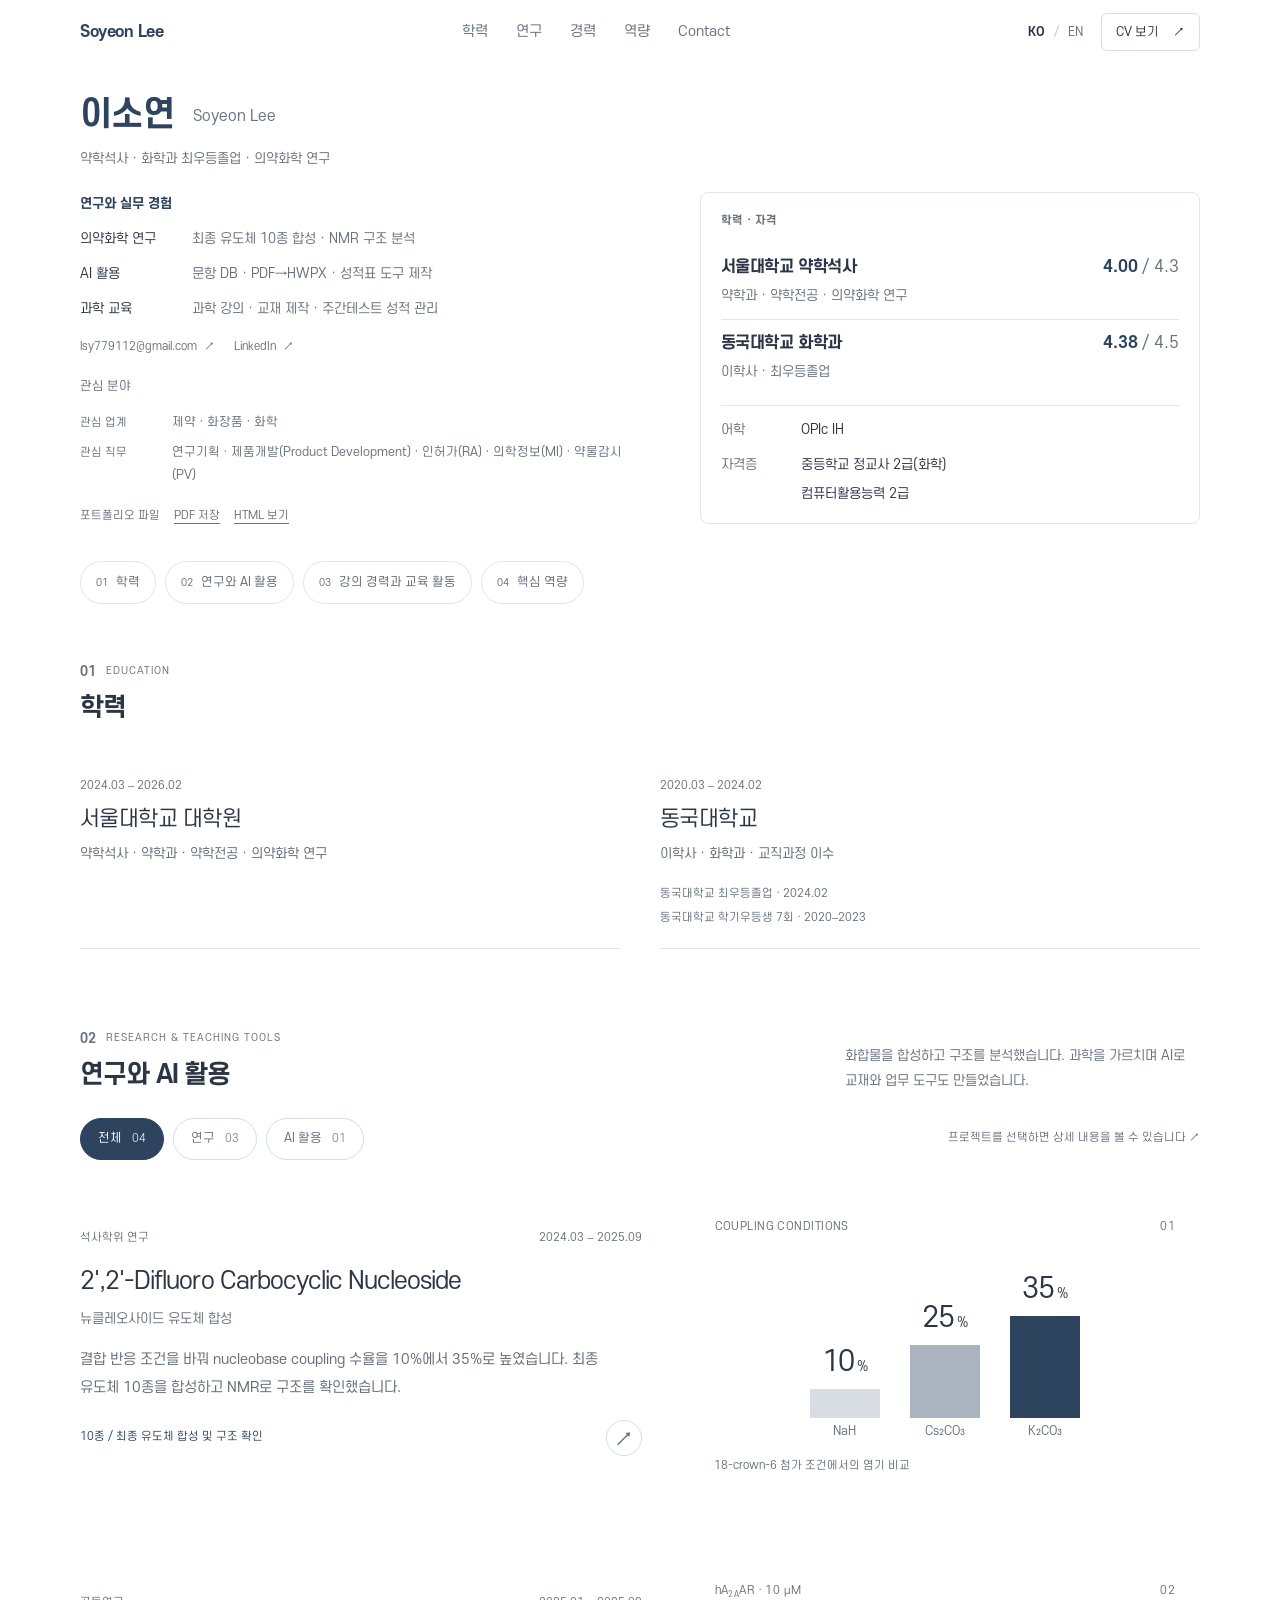
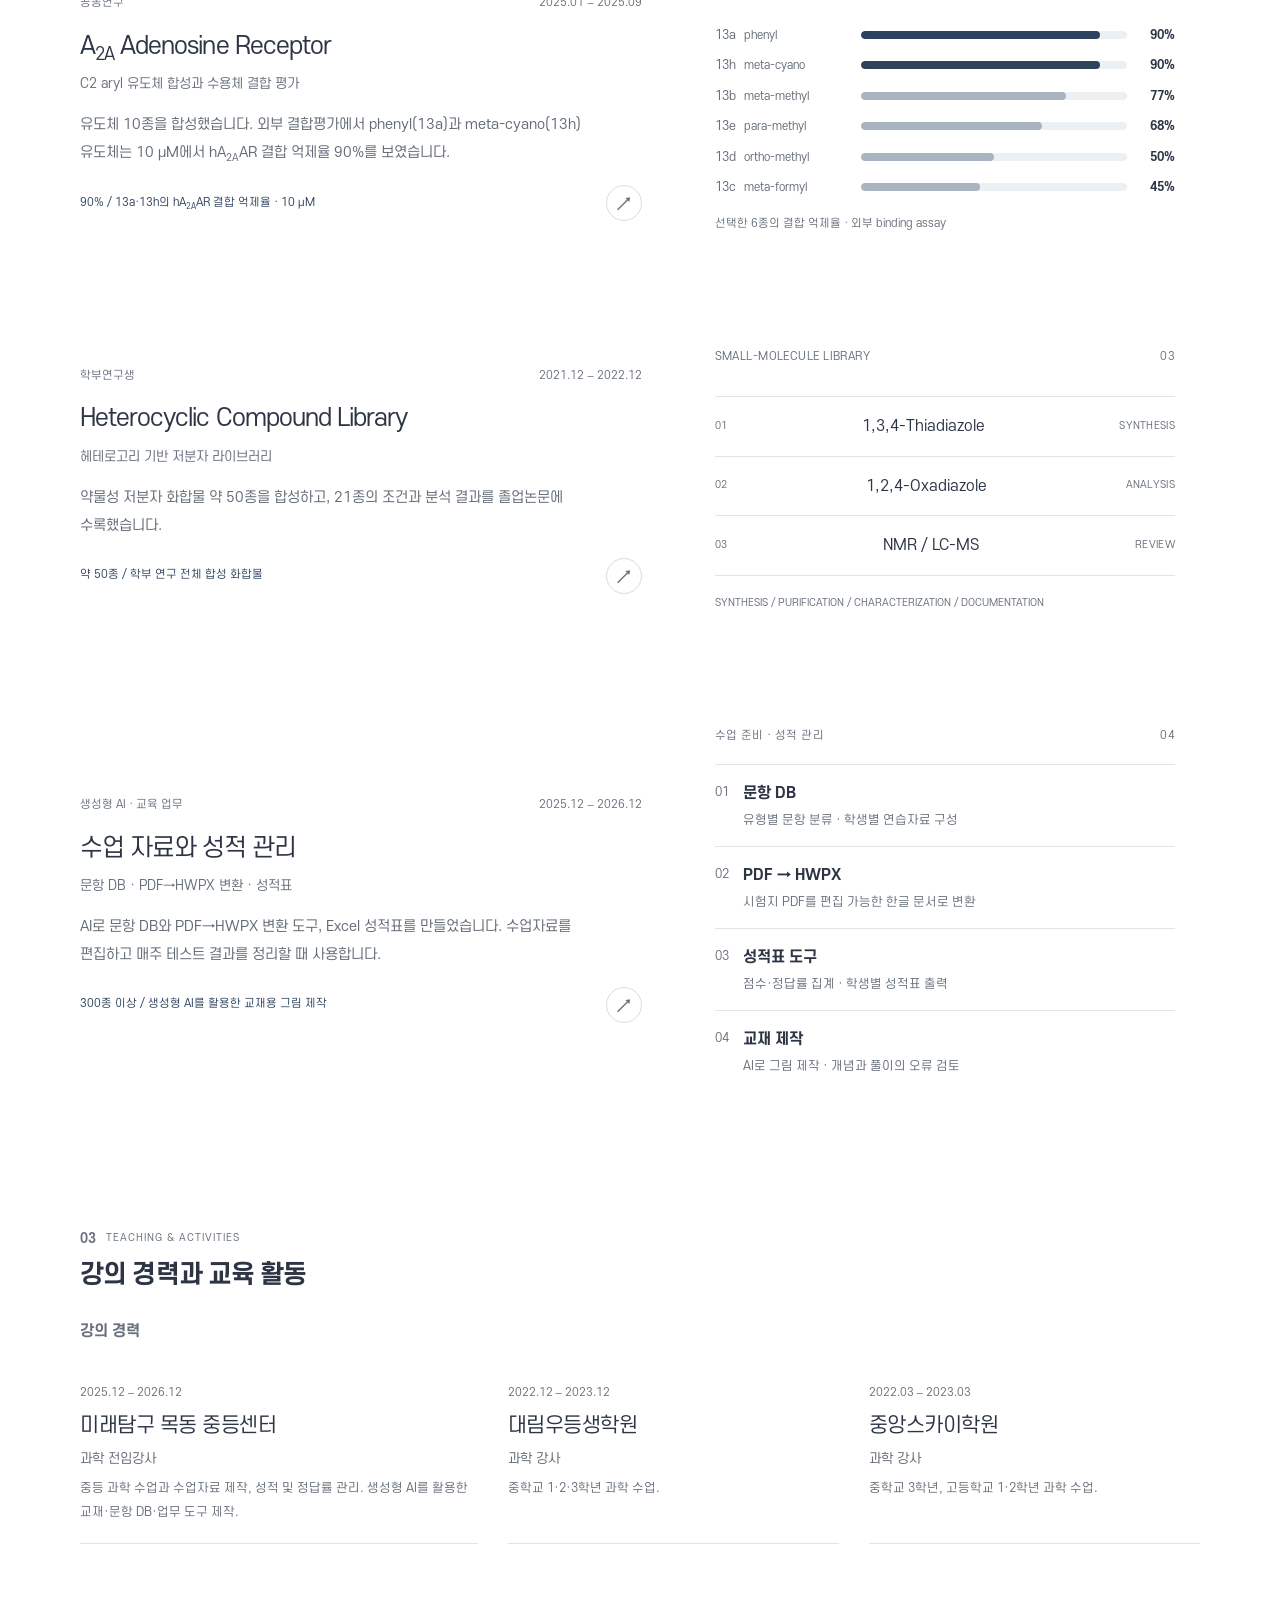
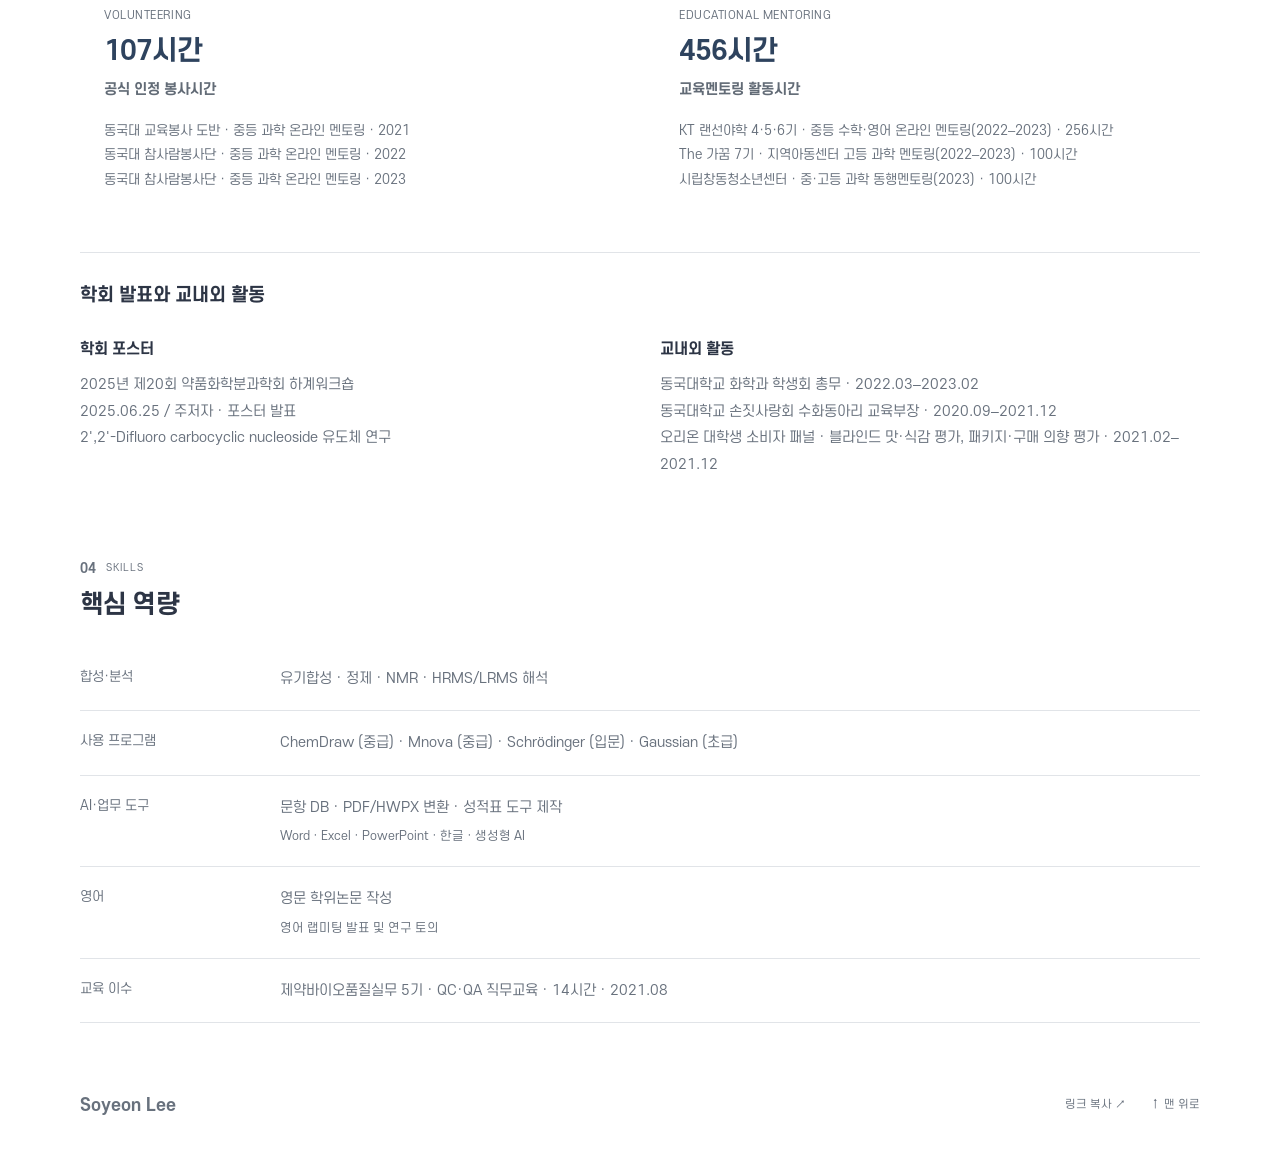
==== commit 02c2a3f6: "Add product development to bilingual career interests" ====
--- a/index.html
+++ b/index.html
@@ -4,7 +4,7 @@
 <meta charset="utf-8"><meta name="viewport" content="width=device-width,initial-scale=1"><meta name="theme-color" content="#ffffff">
 <meta name="description" content="서울대 약학석사, 동국대 화학과 최우등졸업. 유도체 합성·결합평가 결과, 과학 강의 경력과 공개 CV를 확인할 수 있습니다."><meta property="og:title" content="이소연 | 서울대 약학석사 · 동국대 화학 학사 | 포트폴리오"><meta property="og:description" content="서울대 약학석사, 동국대 화학과 최우등졸업. 유도체 합성·결합평가 결과, 과학 강의 경력과 공개 CV를 확인할 수 있습니다."><meta property="og:type" content="website">
 <title>이소연 | 서울대 약학석사 · 동국대 화학 학사 | 포트폴리오</title><link rel="icon" href="/brand/bunny-head.png">
-<link rel="alternate" hreflang="ko" href="/"><link rel="alternate" hreflang="en" href="/en/"><link rel="preload" href="/assets/fonts/S-CoreDream-4Regular.woff" as="font" type="font/woff" crossorigin><link rel="preload" href="/assets/fonts/S-CoreDream-6Bold.woff" as="font" type="font/woff" crossorigin><link rel="stylesheet" href="/theme.css?v=20261104-local-score"><script src="/profile.js?v=20261115-copy1" defer></script><script src="/app.js?v=20261114-sync1" defer></script>
+<link rel="alternate" hreflang="ko" href="/"><link rel="alternate" hreflang="en" href="/en/"><link rel="preload" href="/assets/fonts/S-CoreDream-4Regular.woff" as="font" type="font/woff" crossorigin><link rel="preload" href="/assets/fonts/S-CoreDream-6Bold.woff" as="font" type="font/woff" crossorigin><link rel="stylesheet" href="/theme.css?v=20261104-local-score"><script src="/profile.js?v=20261115-terms2" defer></script><script src="/app.js?v=20261114-sync1" defer></script>
 <link rel="canonical" href="https://lsy7791120110.github.io/"><meta property="og:url" content="https://lsy7791120110.github.io/"><meta property="og:image" content="https://lsy7791120110.github.io/assets/portfolio-preview-navy-20261104.png"><meta property="og:image:width" content="1200"><meta property="og:image:height" content="630"><meta property="og:image:alt" content="Soyeon Lee — education, research and CV"><meta name="twitter:card" content="summary_large_image"><link rel="stylesheet" href="/editorial.css?v=20261115-interests"><link rel="stylesheet" href="/portfolio-modes.css?v=20261030-private1"><script src="/site-config.js?v=20261030-private1" defer></script><script src="/portfolio-modes.js?v=20261030-private1" defer></script></head>
 <body>
 <a class="skip" href="#main">본문으로 이동</a>
@@ -13,7 +13,7 @@
 <section class="hero wrap" id="home" aria-labelledby="hero-title">
 <div class="hero-heading"><h1 id="hero-title">이소연 <span class="hero-alias" lang="en">Soyeon Lee</span></h1><p class="hero-specialty">약학석사 · 화학과 최우등졸업 · 의약화학 연구</p></div>
 <div class="hero-grid">
-<div class="hero-copy"><h2 class="hero-experience-title">연구와 실무 경험</h2><ul class="hero-evidence"><li><span class="evidence-label">의약화학 연구</span><span>최종 유도체 10종 합성 · NMR 구조 분석</span></li><li><span class="evidence-label">AI 활용</span><span>문항 DB · PDF→HWPX · 성적표 도구 제작</span></li><li><span class="evidence-label">과학 교육</span><span>과학 강의 · 교재 제작 · 주간테스트 성적 관리</span></li></ul><nav class="hero-contacts" id="contact" aria-label="연락처 바로가기"><a href="mailto:lsy779112@gmail.com">lsy779112@gmail.com<span aria-hidden="true">↗</span></a><a href="https://www.linkedin.com/in/soyeon-lee-558439242/" target="_blank" rel="noopener noreferrer">LinkedIn<span aria-hidden="true">↗</span></a></nav><section class="profile-details" aria-label="관심 분야"><h3 class="interests-heading">관심 분야</h3><div class="recruiter-summary"><span class="summary-label">관심 업계</span><p>제약 · 화장품 · 화학</p><span class="summary-label">관심 직무</span><p>연구기획 · 인허가(RA) · 의학정보(MI) · 약물감시(PV)</p></div></section><div class="portfolio-downloads"><span>포트폴리오 파일</span><a href="/files/Soyeon-Lee-Portfolio-KO.pdf?v=20261103-folio" download="Soyeon-Lee-Portfolio-KO.pdf">PDF 저장</a><a href="/files/Soyeon-Lee-Portfolio-KO.html?v=20261104-score">HTML 보기</a></div></div>
+<div class="hero-copy"><h2 class="hero-experience-title">연구와 실무 경험</h2><ul class="hero-evidence"><li><span class="evidence-label">의약화학 연구</span><span>최종 유도체 10종 합성 · NMR 구조 분석</span></li><li><span class="evidence-label">AI 활용</span><span>문항 DB · PDF→HWPX · 성적표 도구 제작</span></li><li><span class="evidence-label">과학 교육</span><span>과학 강의 · 교재 제작 · 주간테스트 성적 관리</span></li></ul><nav class="hero-contacts" id="contact" aria-label="연락처 바로가기"><a href="mailto:lsy779112@gmail.com">lsy779112@gmail.com<span aria-hidden="true">↗</span></a><a href="https://www.linkedin.com/in/soyeon-lee-558439242/" target="_blank" rel="noopener noreferrer">LinkedIn<span aria-hidden="true">↗</span></a></nav><section class="profile-details" aria-label="관심 분야"><h3 class="interests-heading">관심 분야</h3><div class="recruiter-summary"><span class="summary-label">관심 업계</span><p>제약 · 화장품 · 화학</p><span class="summary-label">관심 직무</span><p>연구기획 · 제품개발(Product Development) · 인허가(RA) · 의학정보(MI) · 약물감시(PV)</p></div></section><div class="portfolio-downloads"><span>포트폴리오 파일</span><a href="/files/Soyeon-Lee-Portfolio-KO.pdf?v=20261103-folio" download="Soyeon-Lee-Portfolio-KO.pdf">PDF 저장</a><a href="/files/Soyeon-Lee-Portfolio-KO.html?v=20261104-score">HTML 보기</a></div></div>
 <aside class="hero-dossier education-dossier" aria-label="핵심 학력과 자격"><div class="dossier-top"><span>학력 · 자격</span></div><article class="credential-degree"><div><h2>서울대학교 약학석사</h2><p>약학과 · 약학전공 · 의약화학 연구</p></div><div class="credential-gpa" aria-label="학점 4.00 / 4.3"><strong>4.00</strong><span>/ 4.3</span></div></article><article class="credential-degree"><div><h2>동국대학교 화학과</h2><p>이학사 · <span class="credential-honor">최우등졸업</span></p></div><div class="credential-gpa" aria-label="학점 4.38 / 4.5"><strong>4.38</strong><span>/ 4.5</span></div></article><dl class="credential-support"><div class="credential-row"><dt>어학</dt><dd><span class="credential-item">OPIc IH</span></dd></div><div class="credential-row"><dt>자격증</dt><dd><ul class="credential-certificates"><li>중등학교 정교사 2급(화학)</li><li>컴퓨터활용능력 2급</li></ul></dd></div></dl></aside>
 </div></section>
 <nav class="contents-nav" id="contents" aria-labelledby="contents-title"><div class="wrap"><div class="contents-heading"><h2 id="contents-title">목차</h2><p>항목을 누르면 해당 내용으로 이동합니다.</p></div><ol><li><a href="#education"><span class="contents-number">01</span><span>학력</span><span class="contents-arrow" aria-hidden="true">↓</span></a></li><li><a href="#work"><span class="contents-number">02</span><span>연구와 AI 활용</span><span class="contents-arrow" aria-hidden="true">↓</span></a></li><li><a href="#about"><span class="contents-number">03</span><span>강의 경력과 교육 활동</span><span class="contents-arrow" aria-hidden="true">↓</span></a></li><li><a href="#skills"><span class="contents-number">04</span><span>핵심 역량</span><span class="contents-arrow" aria-hidden="true">↓</span></a></li></ol></div></nav>
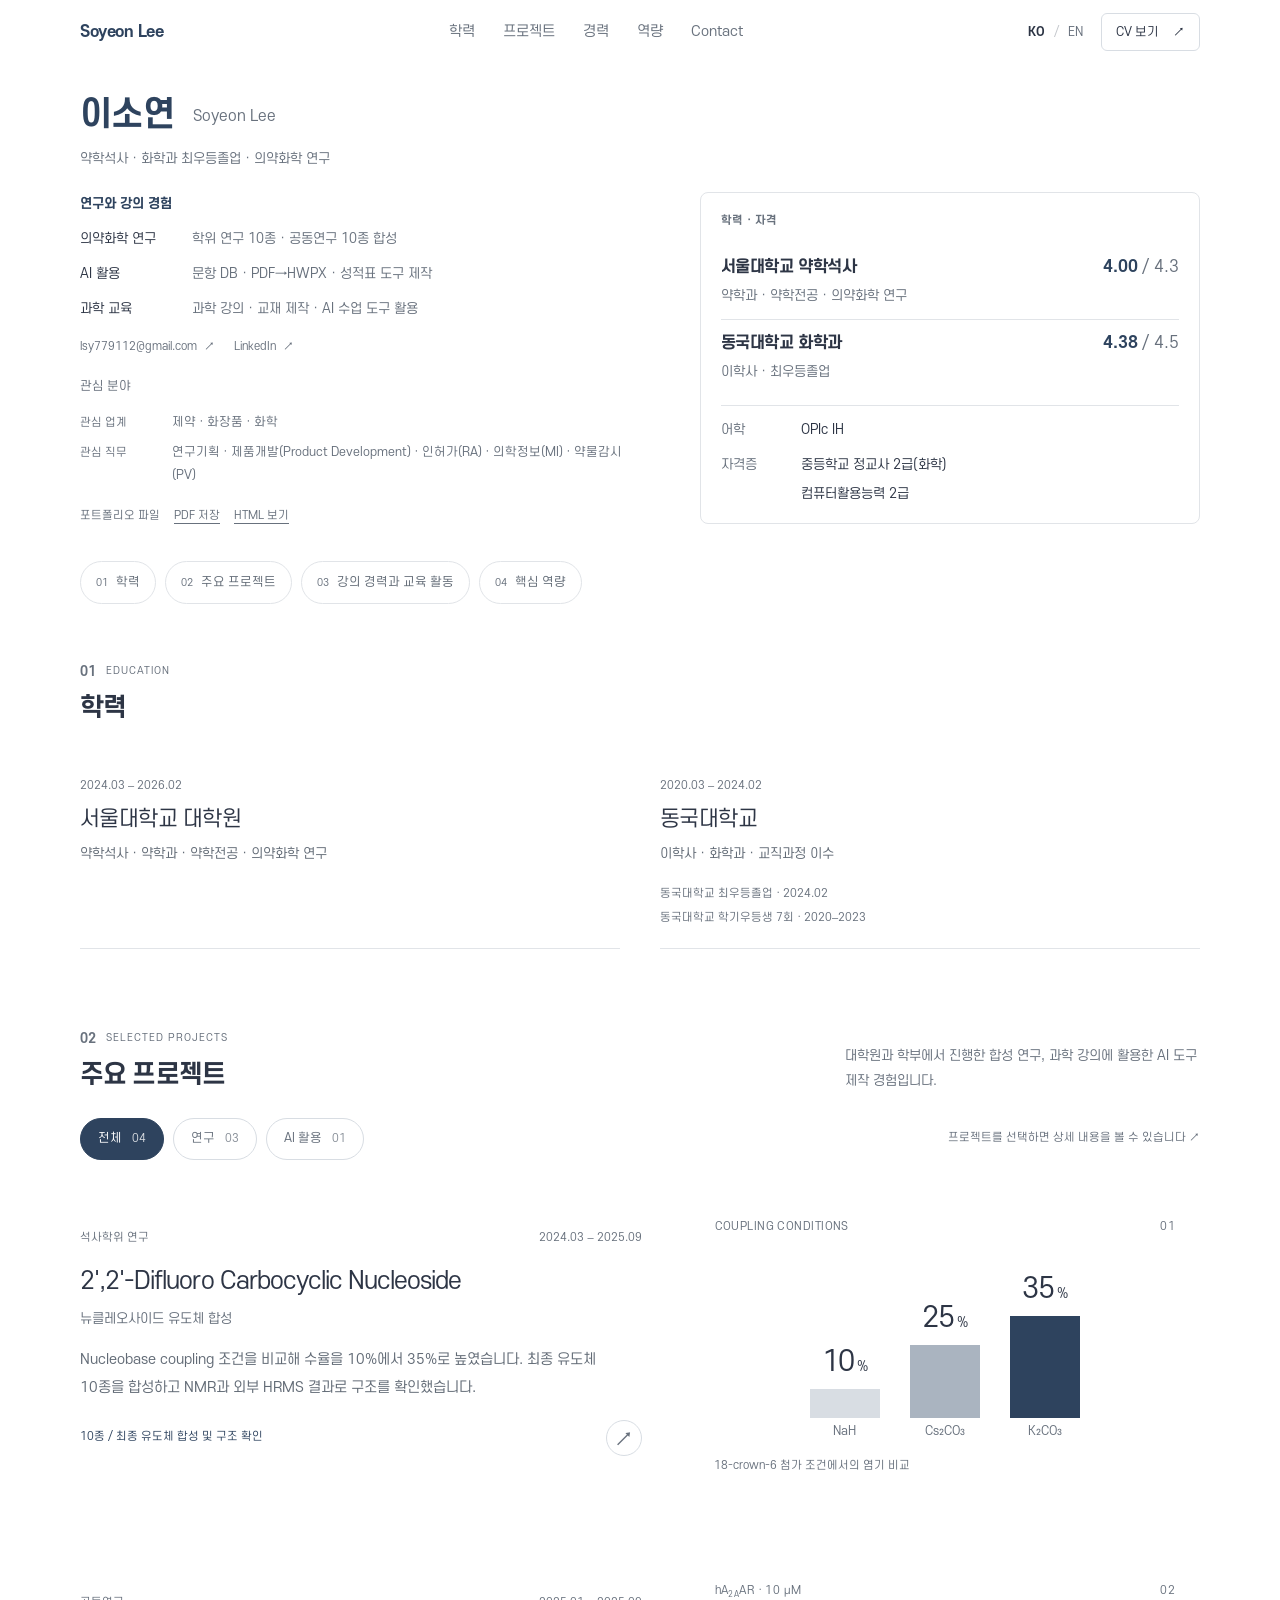
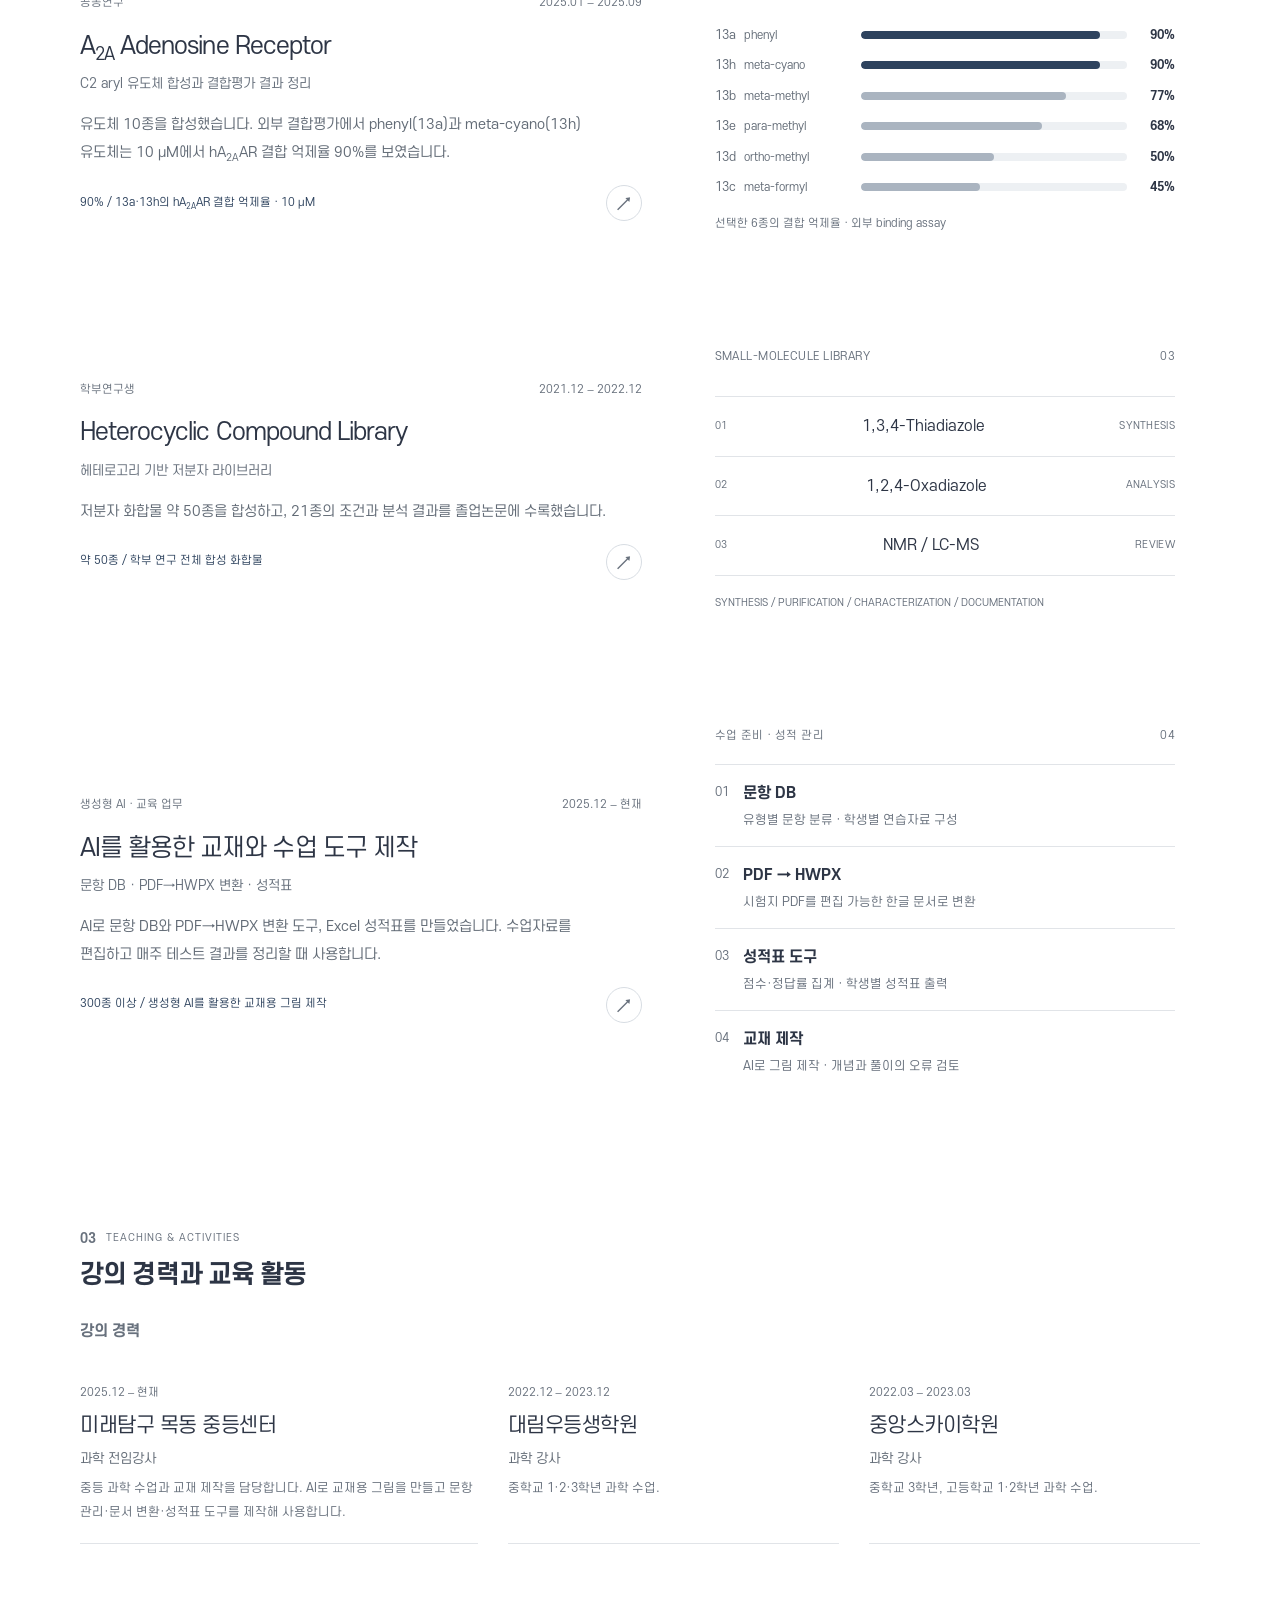
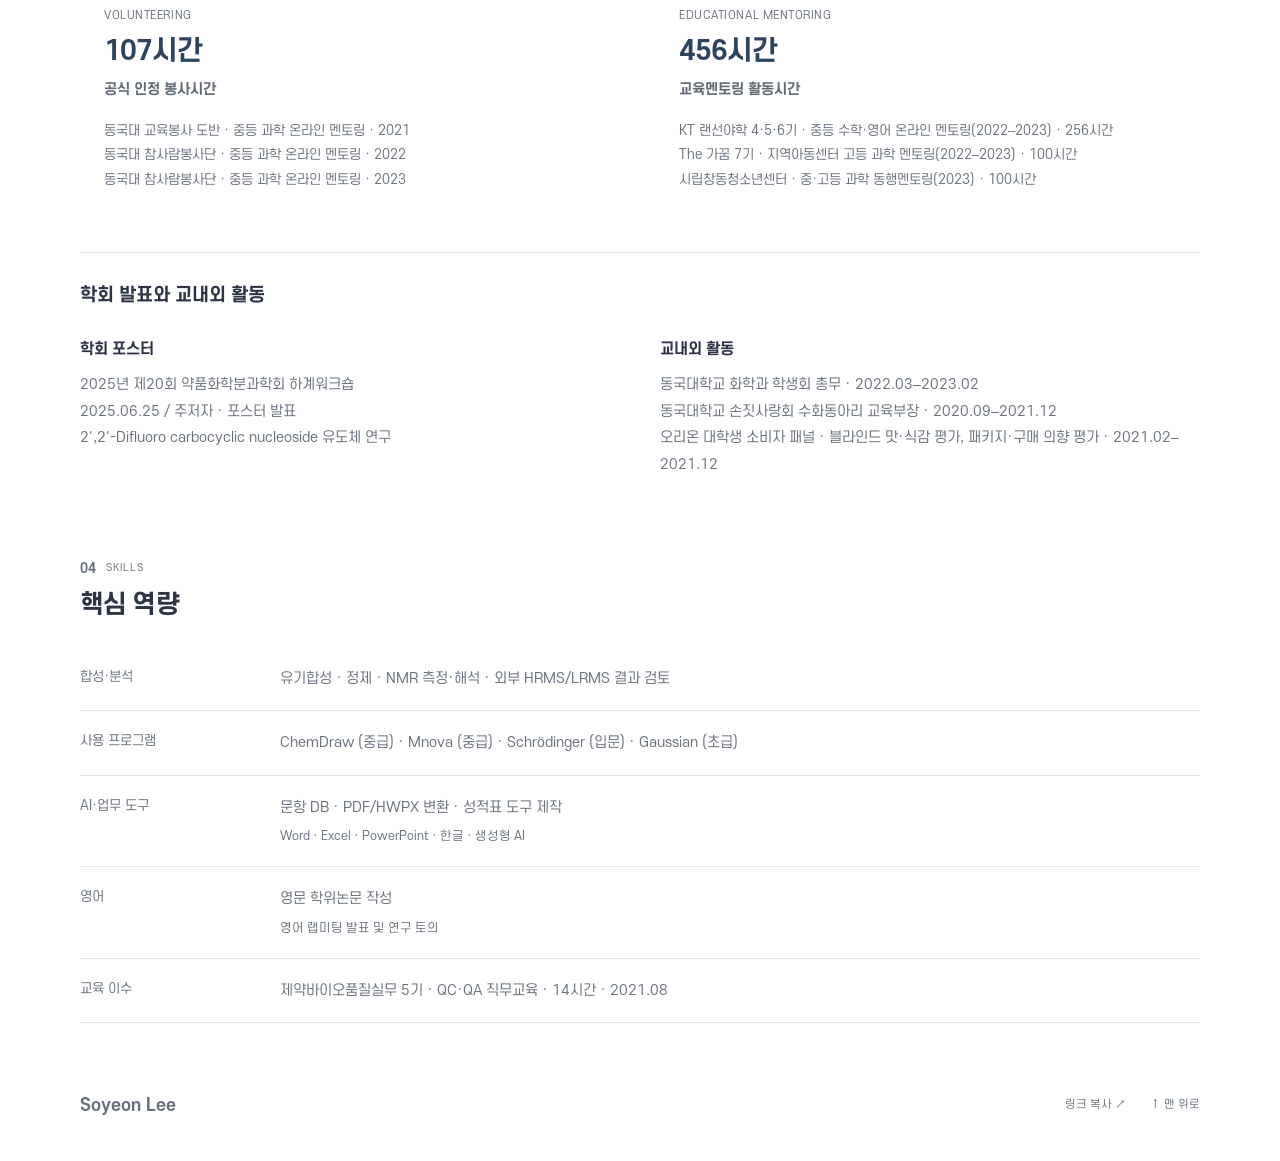
==== commit d4f87299: "Polish bilingual portfolio copy and synchronize CV and portfolio exports" ====
--- a/index.html
+++ b/index.html
@@ -4,23 +4,23 @@
 <meta charset="utf-8"><meta name="viewport" content="width=device-width,initial-scale=1"><meta name="theme-color" content="#ffffff">
 <meta name="description" content="서울대 약학석사, 동국대 화학과 최우등졸업. 유도체 합성·결합평가 결과, 과학 강의 경력과 공개 CV를 확인할 수 있습니다."><meta property="og:title" content="이소연 | 서울대 약학석사 · 동국대 화학 학사 | 포트폴리오"><meta property="og:description" content="서울대 약학석사, 동국대 화학과 최우등졸업. 유도체 합성·결합평가 결과, 과학 강의 경력과 공개 CV를 확인할 수 있습니다."><meta property="og:type" content="website">
 <title>이소연 | 서울대 약학석사 · 동국대 화학 학사 | 포트폴리오</title><link rel="icon" href="/brand/bunny-head.png">
-<link rel="alternate" hreflang="ko" href="/"><link rel="alternate" hreflang="en" href="/en/"><link rel="preload" href="/assets/fonts/S-CoreDream-4Regular.woff" as="font" type="font/woff" crossorigin><link rel="preload" href="/assets/fonts/S-CoreDream-6Bold.woff" as="font" type="font/woff" crossorigin><link rel="stylesheet" href="/theme.css?v=20261104-local-score"><script src="/profile.js?v=20261115-terms2" defer></script><script src="/app.js?v=20261114-sync1" defer></script>
+<link rel="alternate" hreflang="ko" href="/"><link rel="alternate" hreflang="en" href="/en/"><link rel="preload" href="/assets/fonts/S-CoreDream-4Regular.woff" as="font" type="font/woff" crossorigin><link rel="preload" href="/assets/fonts/S-CoreDream-6Bold.woff" as="font" type="font/woff" crossorigin><link rel="stylesheet" href="/theme.css?v=20261104-local-score"><script src="/profile.js?v=20261115-audit1" defer></script><script src="/app.js?v=20261115-audit1" defer></script>
 <link rel="canonical" href="https://lsy7791120110.github.io/"><meta property="og:url" content="https://lsy7791120110.github.io/"><meta property="og:image" content="https://lsy7791120110.github.io/assets/portfolio-preview-navy-20261104.png"><meta property="og:image:width" content="1200"><meta property="og:image:height" content="630"><meta property="og:image:alt" content="Soyeon Lee — education, research and CV"><meta name="twitter:card" content="summary_large_image"><link rel="stylesheet" href="/editorial.css?v=20261115-interests"><link rel="stylesheet" href="/portfolio-modes.css?v=20261030-private1"><script src="/site-config.js?v=20261030-private1" defer></script><script src="/portfolio-modes.js?v=20261030-private1" defer></script></head>
 <body>
 <a class="skip" href="#main">본문으로 이동</a>
-<header class="header"><div class="header-inner wrap"><a class="brand" href="/" aria-label="이소연 | 의약화학 연구 · 교육 · AI"><span>Soyeon Lee</span></a><nav class="portfolio-nav" aria-label="사이트 메뉴"><a href="#education">학력</a><a href="#work">연구</a><a href="#about">경력</a><a href="#skills">역량</a><a href="#contact">Contact</a></nav><div class="header-tools"><nav class="language-switch" aria-label="Language"><a href="/" lang="ko" aria-current="page">KO</a><span>/</span><a href="/en/" lang="en" >EN</a></nav><a class="cv-link" href="/resume/">CV 보기 <span>↗</span></a></div></div></header>
+<header class="header"><div class="header-inner wrap"><a class="brand" href="/" aria-label="이소연 | 의약화학 연구 · 교육 · AI"><span>Soyeon Lee</span></a><nav class="portfolio-nav" aria-label="사이트 메뉴"><a href="#education">학력</a><a href="#work">프로젝트</a><a href="#about">경력</a><a href="#skills">역량</a><a href="#contact">Contact</a></nav><div class="header-tools"><nav class="language-switch" aria-label="Language"><a href="/" lang="ko" aria-current="page">KO</a><span>/</span><a href="/en/" lang="en" >EN</a></nav><a class="cv-link" href="/resume/">CV 보기 <span>↗</span></a></div></div></header>
 <div id="portfolio-modes"></div><main id="main">
 <section class="hero wrap" id="home" aria-labelledby="hero-title">
 <div class="hero-heading"><h1 id="hero-title">이소연 <span class="hero-alias" lang="en">Soyeon Lee</span></h1><p class="hero-specialty">약학석사 · 화학과 최우등졸업 · 의약화학 연구</p></div>
 <div class="hero-grid">
-<div class="hero-copy"><h2 class="hero-experience-title">연구와 실무 경험</h2><ul class="hero-evidence"><li><span class="evidence-label">의약화학 연구</span><span>최종 유도체 10종 합성 · NMR 구조 분석</span></li><li><span class="evidence-label">AI 활용</span><span>문항 DB · PDF→HWPX · 성적표 도구 제작</span></li><li><span class="evidence-label">과학 교육</span><span>과학 강의 · 교재 제작 · 주간테스트 성적 관리</span></li></ul><nav class="hero-contacts" id="contact" aria-label="연락처 바로가기"><a href="mailto:lsy779112@gmail.com">lsy779112@gmail.com<span aria-hidden="true">↗</span></a><a href="https://www.linkedin.com/in/soyeon-lee-558439242/" target="_blank" rel="noopener noreferrer">LinkedIn<span aria-hidden="true">↗</span></a></nav><section class="profile-details" aria-label="관심 분야"><h3 class="interests-heading">관심 분야</h3><div class="recruiter-summary"><span class="summary-label">관심 업계</span><p>제약 · 화장품 · 화학</p><span class="summary-label">관심 직무</span><p>연구기획 · 제품개발(Product Development) · 인허가(RA) · 의학정보(MI) · 약물감시(PV)</p></div></section><div class="portfolio-downloads"><span>포트폴리오 파일</span><a href="/files/Soyeon-Lee-Portfolio-KO.pdf?v=20261103-folio" download="Soyeon-Lee-Portfolio-KO.pdf">PDF 저장</a><a href="/files/Soyeon-Lee-Portfolio-KO.html?v=20261104-score">HTML 보기</a></div></div>
+<div class="hero-copy"><h2 class="hero-experience-title">연구와 강의 경험</h2><ul class="hero-evidence"><li><span class="evidence-label">의약화학 연구</span><span>학위 연구 10종 · 공동연구 10종 합성</span></li><li><span class="evidence-label">AI 활용</span><span>문항 DB · PDF→HWPX · 성적표 도구 제작</span></li><li><span class="evidence-label">과학 교육</span><span>과학 강의 · 교재 제작 · AI 수업 도구 활용</span></li></ul><nav class="hero-contacts" id="contact" aria-label="연락처 바로가기"><a href="mailto:lsy779112@gmail.com">lsy779112@gmail.com<span aria-hidden="true">↗</span></a><a href="https://www.linkedin.com/in/soyeon-lee-558439242/" target="_blank" rel="noopener noreferrer">LinkedIn<span aria-hidden="true">↗</span></a></nav><section class="profile-details" aria-label="관심 분야"><h3 class="interests-heading">관심 분야</h3><div class="recruiter-summary"><span class="summary-label">관심 업계</span><p>제약 · 화장품 · 화학</p><span class="summary-label">관심 직무</span><p>연구기획 · 제품개발(Product Development) · 인허가(RA) · 의학정보(MI) · 약물감시(PV)</p></div></section><div class="portfolio-downloads"><span>포트폴리오 파일</span><a href="/files/Soyeon-Lee-Portfolio-KO.pdf?v=20261115-audit1" download="Soyeon-Lee-Portfolio-KO.pdf">PDF 저장</a><a href="/files/Soyeon-Lee-Portfolio-KO.html?v=20261115-audit1">HTML 보기</a></div></div>
 <aside class="hero-dossier education-dossier" aria-label="핵심 학력과 자격"><div class="dossier-top"><span>학력 · 자격</span></div><article class="credential-degree"><div><h2>서울대학교 약학석사</h2><p>약학과 · 약학전공 · 의약화학 연구</p></div><div class="credential-gpa" aria-label="학점 4.00 / 4.3"><strong>4.00</strong><span>/ 4.3</span></div></article><article class="credential-degree"><div><h2>동국대학교 화학과</h2><p>이학사 · <span class="credential-honor">최우등졸업</span></p></div><div class="credential-gpa" aria-label="학점 4.38 / 4.5"><strong>4.38</strong><span>/ 4.5</span></div></article><dl class="credential-support"><div class="credential-row"><dt>어학</dt><dd><span class="credential-item">OPIc IH</span></dd></div><div class="credential-row"><dt>자격증</dt><dd><ul class="credential-certificates"><li>중등학교 정교사 2급(화학)</li><li>컴퓨터활용능력 2급</li></ul></dd></div></dl></aside>
 </div></section>
-<nav class="contents-nav" id="contents" aria-labelledby="contents-title"><div class="wrap"><div class="contents-heading"><h2 id="contents-title">목차</h2><p>항목을 누르면 해당 내용으로 이동합니다.</p></div><ol><li><a href="#education"><span class="contents-number">01</span><span>학력</span><span class="contents-arrow" aria-hidden="true">↓</span></a></li><li><a href="#work"><span class="contents-number">02</span><span>연구와 AI 활용</span><span class="contents-arrow" aria-hidden="true">↓</span></a></li><li><a href="#about"><span class="contents-number">03</span><span>강의 경력과 교육 활동</span><span class="contents-arrow" aria-hidden="true">↓</span></a></li><li><a href="#skills"><span class="contents-number">04</span><span>핵심 역량</span><span class="contents-arrow" aria-hidden="true">↓</span></a></li></ol></div></nav>
+<nav class="contents-nav" id="contents" aria-labelledby="contents-title"><div class="wrap"><div class="contents-heading"><h2 id="contents-title">목차</h2><p>항목을 누르면 해당 내용으로 이동합니다.</p></div><ol><li><a href="#education"><span class="contents-number">01</span><span>학력</span><span class="contents-arrow" aria-hidden="true">↓</span></a></li><li><a href="#work"><span class="contents-number">02</span><span>주요 프로젝트</span><span class="contents-arrow" aria-hidden="true">↓</span></a></li><li><a href="#about"><span class="contents-number">03</span><span>강의 경력과 교육 활동</span><span class="contents-arrow" aria-hidden="true">↓</span></a></li><li><a href="#skills"><span class="contents-number">04</span><span>핵심 역량</span><span class="contents-arrow" aria-hidden="true">↓</span></a></li></ol></div></nav>
 <section class="education-section wrap" id="education" aria-labelledby="education-title"><div class="section-head"><div><span class="section-label"><span class="folio-no">01</span><span>EDUCATION</span></span><h2 id="education-title">학력</h2></div></div><div class="education-first" id="education-list"></div></section>
-<section class="section wrap" id="work" aria-labelledby="work-title"><div class="section-head"><div><span class="section-label"><span class="folio-no">02</span><span>RESEARCH &amp; TEACHING TOOLS</span></span><h2 id="work-title">연구와 AI 활용</h2></div><p>화합물을 합성하고 구조를 분석했습니다. 과학을 가르치며 AI로 교재와 업무 도구도 만들었습니다.</p></div><div class="project-toolbar"><div class="filters" role="group" aria-label="프로젝트 분류"><button class="active" data-filter="all" aria-pressed="true">전체 <span>04</span></button><button data-filter="research" aria-pressed="false">연구 <span>03</span></button><button data-filter="digital" aria-pressed="false">AI 활용 <span>01</span></button></div><span>프로젝트를 선택하면 상세 내용을 볼 수 있습니다 ↗</span></div><div class="project-grid" id="project-grid"></div><p id="filter-status" class="sr-only" aria-live="polite"></p></section>
+<section class="section wrap" id="work" aria-labelledby="work-title"><div class="section-head"><div><span class="section-label"><span class="folio-no">02</span><span>SELECTED PROJECTS</span></span><h2 id="work-title">주요 프로젝트</h2></div><p>대학원과 학부에서 진행한 합성 연구, 과학 강의에 활용한 AI 도구 제작 경험입니다.</p></div><div class="project-toolbar"><div class="filters" role="group" aria-label="프로젝트 분류"><button class="active" data-filter="all" aria-pressed="true">전체 <span>04</span></button><button data-filter="research" aria-pressed="false">연구 <span>03</span></button><button data-filter="digital" aria-pressed="false">AI 활용 <span>01</span></button></div><span>프로젝트를 선택하면 상세 내용을 볼 수 있습니다 ↗</span></div><div class="project-grid" id="project-grid"></div><p id="filter-status" class="sr-only" aria-live="polite"></p></section>
 <section class="about-band" id="about" aria-labelledby="about-title"><div class="section wrap"><div class="section-head"><div><span class="section-label"><span class="folio-no">03</span><span>TEACHING &amp; ACTIVITIES</span></span><h2 id="about-title">강의 경력과 교육 활동</h2></div></div><div class="background-grid experience-grid"><div><h3 class="group-title">강의 경력</h3><div id="job-list"></div></div></div><div class="activity-row"><div class="activity-card"><div><span class="mini-label">VOLUNTEERING</span><strong id="volunteer-total"></strong><h3>공식 인정 봉사시간</h3></div><div id="volunteer-list"></div></div><div class="activity-card"><div><span class="mini-label">EDUCATIONAL MENTORING</span><strong id="mentoring-total"></strong><h3>교육멘토링 활동시간</h3></div><div id="mentoring-list"></div></div></div><section class="extra-activities"><h3 class="activities-heading">학회 발표와 교내외 활동</h3><div class="extra-grid"><div><h3>학회 포스터</h3><div id="poster-info"></div></div><div><h3>교내외 활동</h3><div id="other-activities"></div></div></div></section></div></section>
-<section class="section wrap skills-overview" id="skills" aria-labelledby="skills-title"><div class="section-head"><div><span class="section-label"><span class="folio-no">04</span><span>SKILLS</span></span><h2 id="skills-title">핵심 역량</h2></div></div><dl class="skills-summary"><div class="skills-row"><dt>합성·분석</dt><dd><p>유기합성 · 정제 · NMR · HRMS/LRMS 해석</p></dd></div><div class="skills-row"><dt>사용 프로그램</dt><dd><p id="software-proficiency">ChemDraw (중급) · Mnova (중급) · Schrödinger (입문) · Gaussian (초급)</p></dd></div><div class="skills-row"><dt>AI·업무 도구</dt><dd><p>문항 DB · PDF/HWPX 변환 · 성적표 도구 제작</p><p class="skills-tools">Word · Excel · PowerPoint · 한글 · 생성형 AI</p></dd></div><div class="skills-row"><dt>영어</dt><dd><p>영문 학위논문 작성</p><p class="skills-tools">영어 랩미팅 발표 및 연구 토의</p></dd></div><div class="skills-row"><dt>교육 이수</dt><dd><p>제약바이오품질실무 5기 · QC·QA 직무교육 · 14시간 · 2021.08</p></dd></div></dl></section>
+<section class="section wrap skills-overview" id="skills" aria-labelledby="skills-title"><div class="section-head"><div><span class="section-label"><span class="folio-no">04</span><span>SKILLS</span></span><h2 id="skills-title">핵심 역량</h2></div></div><dl class="skills-summary"><div class="skills-row"><dt>합성·분석</dt><dd><p>유기합성 · 정제 · NMR 측정·해석 · 외부 HRMS/LRMS 결과 검토</p></dd></div><div class="skills-row"><dt>사용 프로그램</dt><dd><p id="software-proficiency">ChemDraw (중급) · Mnova (중급) · Schrödinger (입문) · Gaussian (초급)</p></dd></div><div class="skills-row"><dt>AI·업무 도구</dt><dd><p>문항 DB · PDF/HWPX 변환 · 성적표 도구 제작</p><p class="skills-tools">Word · Excel · PowerPoint · 한글 · 생성형 AI</p></dd></div><div class="skills-row"><dt>영어</dt><dd><p>영문 학위논문 작성</p><p class="skills-tools">영어 랩미팅 발표 및 연구 토의</p></dd></div><div class="skills-row"><dt>교육 이수</dt><dd><p>제약바이오품질실무 5기 · QC·QA 직무교육 · 14시간 · 2021.08</p></dd></div></dl></section>
 
 
 </main><footer class="footer wrap"><a class="footer-name" href="/">Soyeon Lee<span>RESEARCH / EDUCATION / APPLIED AI</span></a><nav aria-label="사이트 메뉴"><button id="share-site" class="share-link">링크 복사 ↗</button><a href="#home">↑ 맨 위로</a></nav><img class="footer-bunny" src="/brand/bunny-head.png" alt="" width="38" height="38"><span id="share-feedback" class="sr-only" role="status" aria-live="polite"></span></footer>
@@ -28,3 +28,4 @@
 </body></html>
 
 
+
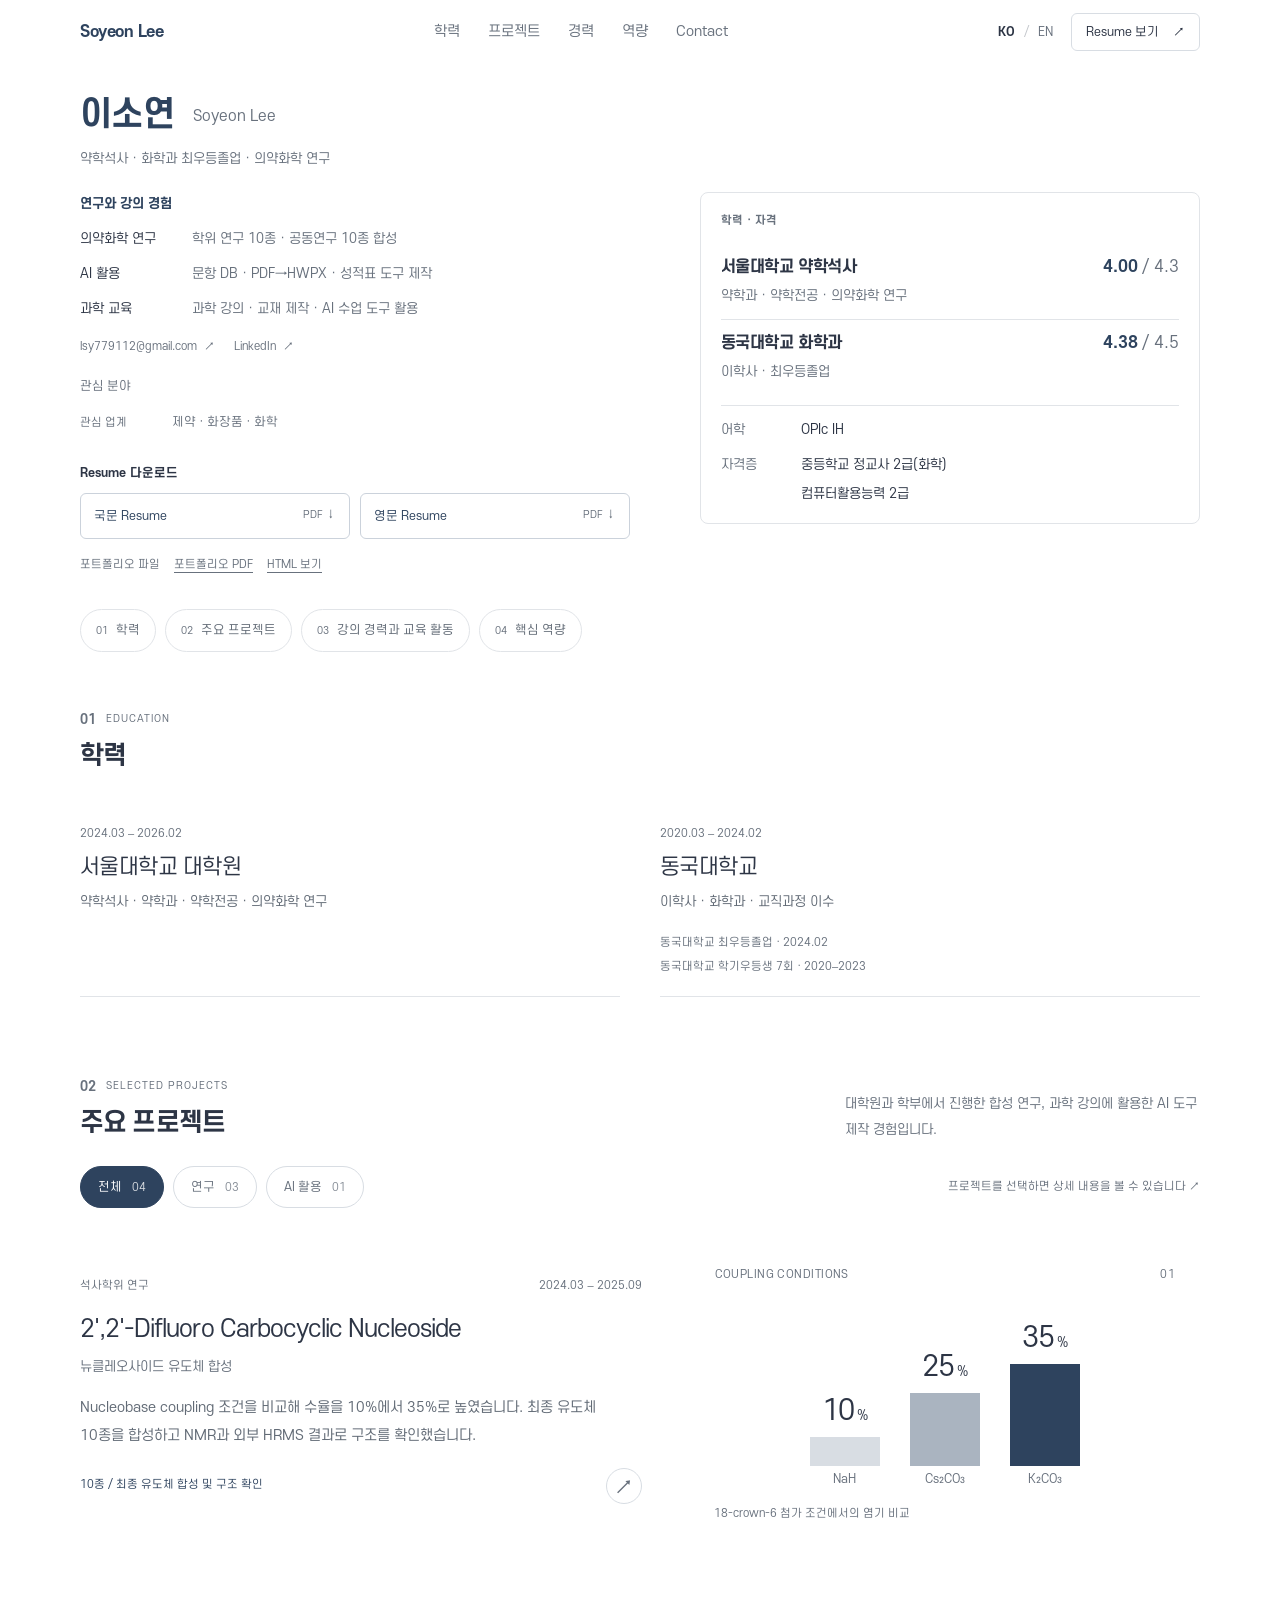
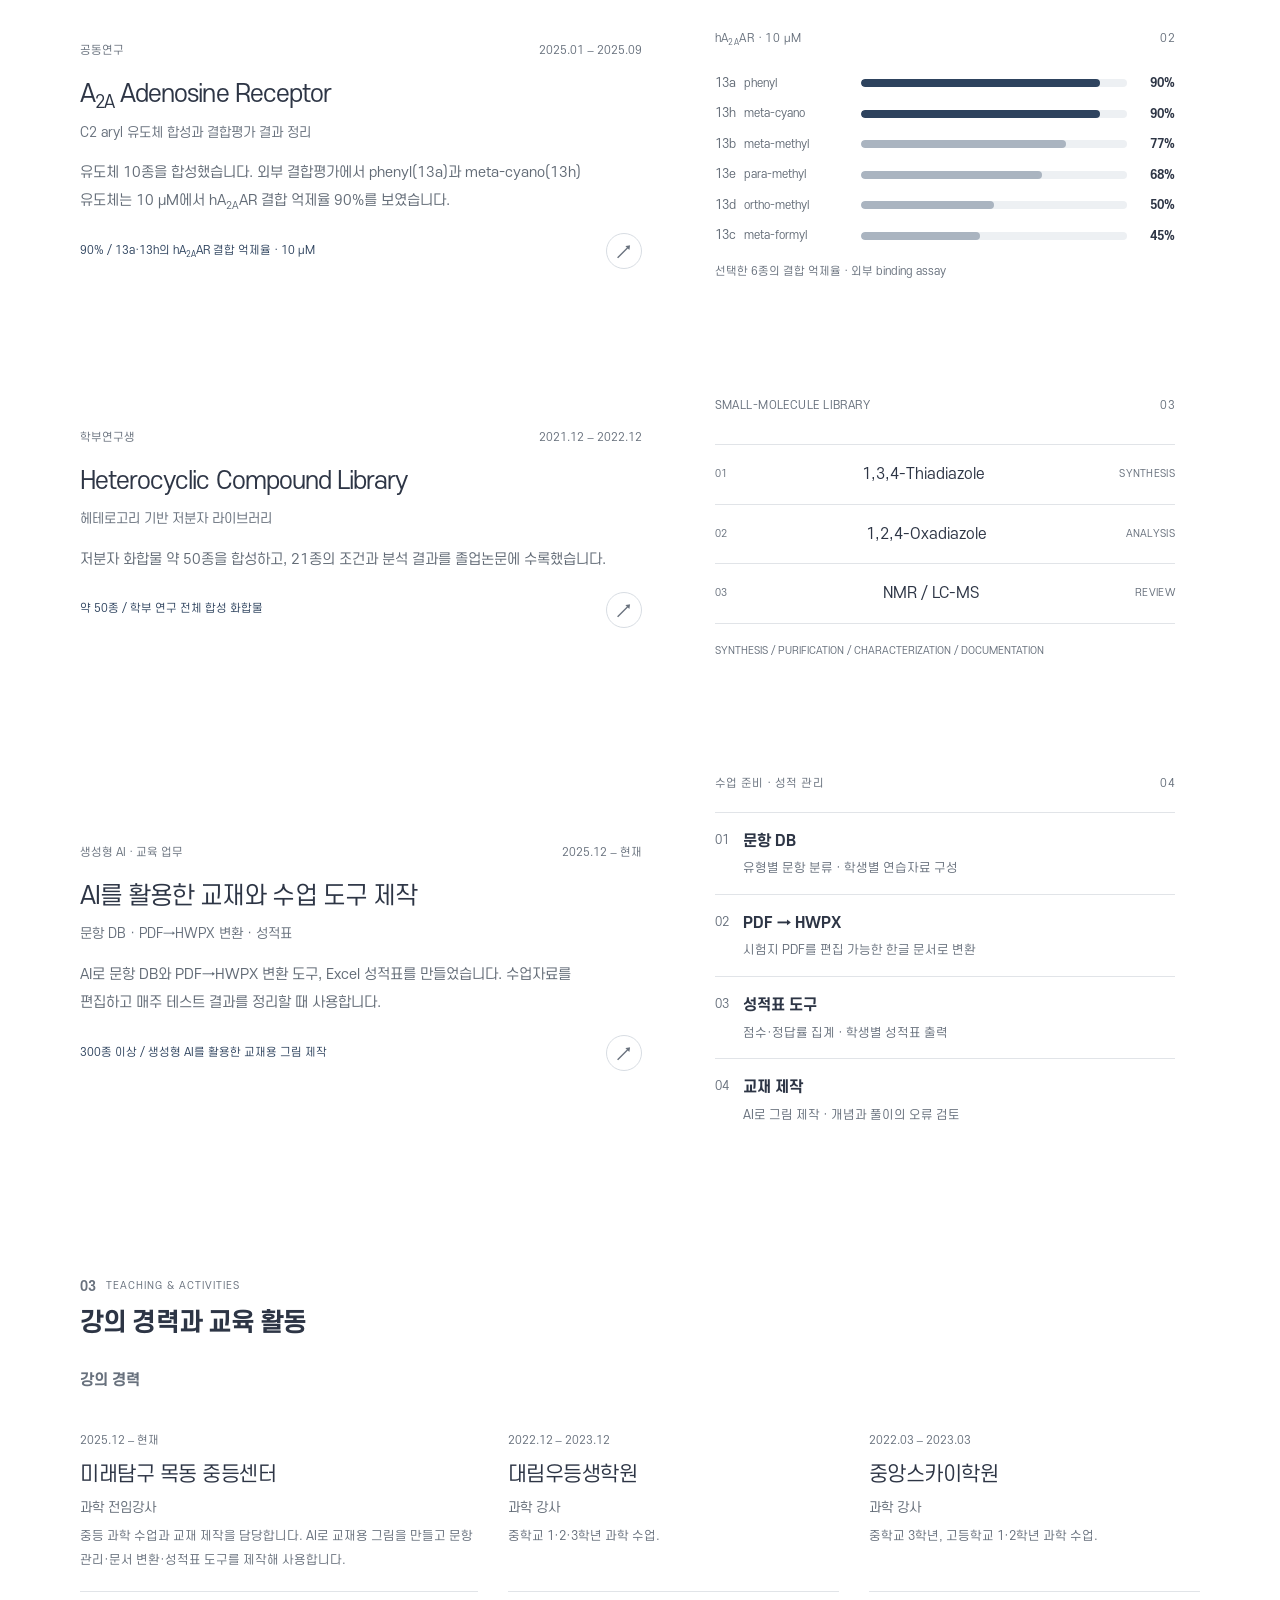
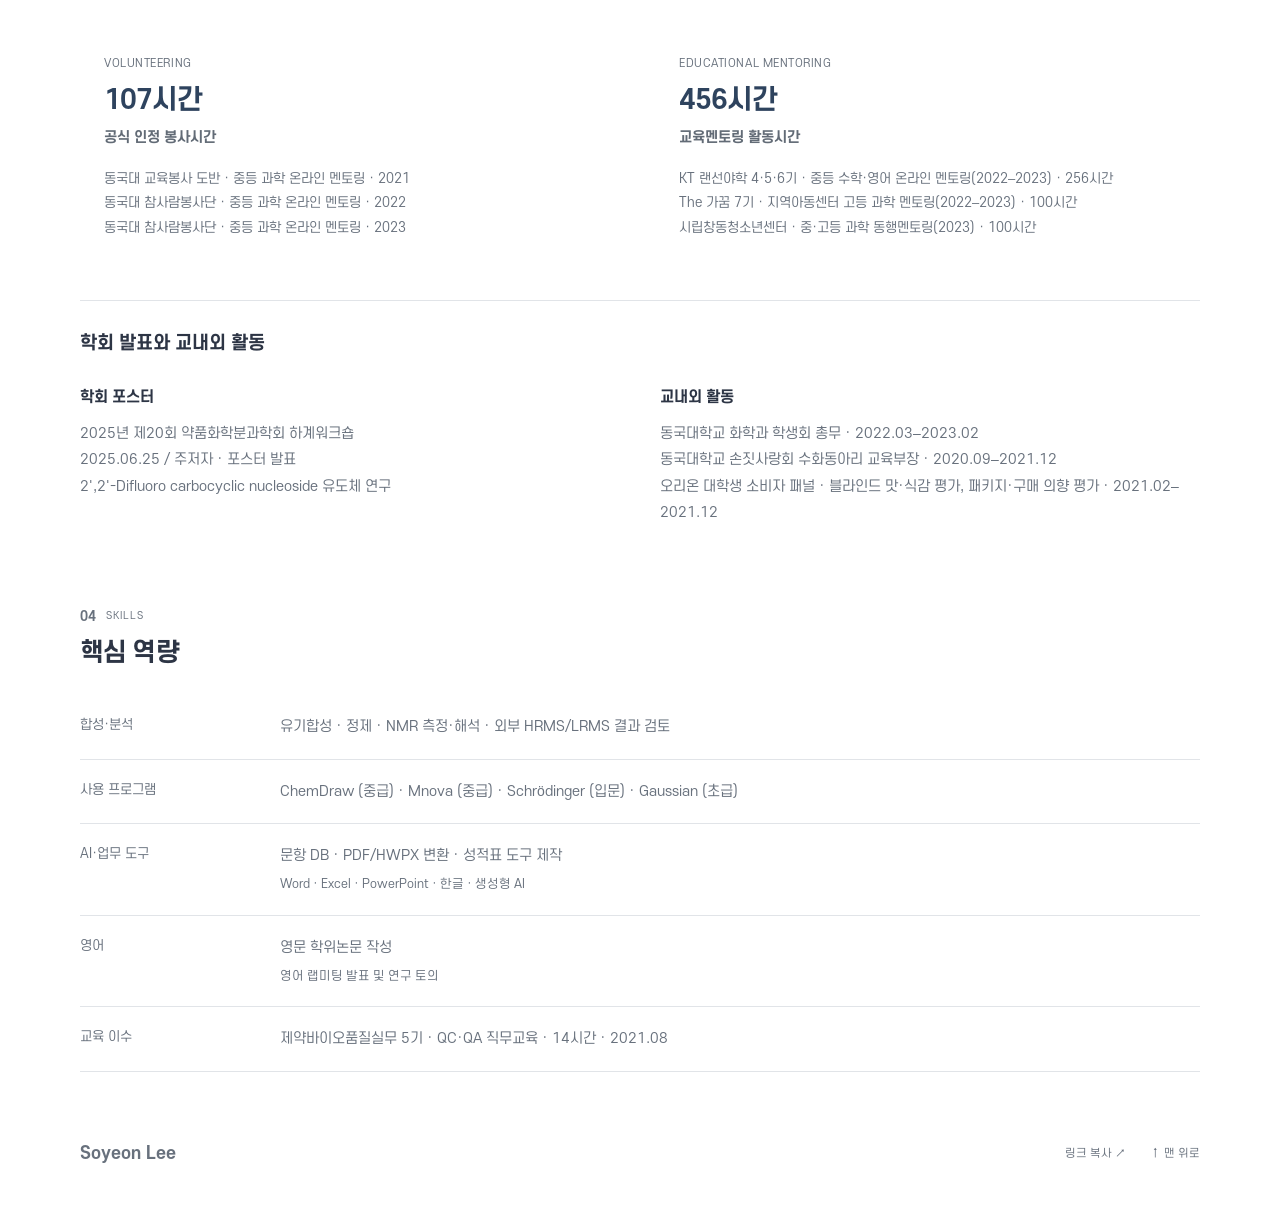
==== commit 0568b20e: "Add bilingual application-ready Resume PDF downloads and remove target-role lists" ====
--- a/index.html
+++ b/index.html
@@ -4,16 +4,16 @@
 <meta charset="utf-8"><meta name="viewport" content="width=device-width,initial-scale=1"><meta name="theme-color" content="#ffffff">
 <meta name="description" content="서울대 약학석사, 동국대 화학과 최우등졸업. 유도체 합성·결합평가 결과, 과학 강의 경력과 공개 CV를 확인할 수 있습니다."><meta property="og:title" content="이소연 | 서울대 약학석사 · 동국대 화학 학사 | 포트폴리오"><meta property="og:description" content="서울대 약학석사, 동국대 화학과 최우등졸업. 유도체 합성·결합평가 결과, 과학 강의 경력과 공개 CV를 확인할 수 있습니다."><meta property="og:type" content="website">
 <title>이소연 | 서울대 약학석사 · 동국대 화학 학사 | 포트폴리오</title><link rel="icon" href="/brand/bunny-head.png">
-<link rel="alternate" hreflang="ko" href="/"><link rel="alternate" hreflang="en" href="/en/"><link rel="preload" href="/assets/fonts/S-CoreDream-4Regular.woff" as="font" type="font/woff" crossorigin><link rel="preload" href="/assets/fonts/S-CoreDream-6Bold.woff" as="font" type="font/woff" crossorigin><link rel="stylesheet" href="/theme.css?v=20261104-local-score"><script src="/profile.js?v=20261115-audit1" defer></script><script src="/app.js?v=20261115-audit1" defer></script>
-<link rel="canonical" href="https://lsy7791120110.github.io/"><meta property="og:url" content="https://lsy7791120110.github.io/"><meta property="og:image" content="https://lsy7791120110.github.io/assets/portfolio-preview-navy-20261104.png"><meta property="og:image:width" content="1200"><meta property="og:image:height" content="630"><meta property="og:image:alt" content="Soyeon Lee — education, research and CV"><meta name="twitter:card" content="summary_large_image"><link rel="stylesheet" href="/editorial.css?v=20261115-interests"><link rel="stylesheet" href="/portfolio-modes.css?v=20261030-private1"><script src="/site-config.js?v=20261030-private1" defer></script><script src="/portfolio-modes.js?v=20261030-private1" defer></script></head>
+<link rel="alternate" hreflang="ko" href="/"><link rel="alternate" hreflang="en" href="/en/"><link rel="preload" href="/assets/fonts/S-CoreDream-4Regular.woff" as="font" type="font/woff" crossorigin><link rel="preload" href="/assets/fonts/S-CoreDream-6Bold.woff" as="font" type="font/woff" crossorigin><link rel="stylesheet" href="/theme.css?v=20261104-local-score"><script src="/profile.js?v=20261115-resume1" defer></script><script src="/app.js?v=20261115-resume1" defer></script>
+<link rel="canonical" href="https://lsy7791120110.github.io/"><meta property="og:url" content="https://lsy7791120110.github.io/"><meta property="og:image" content="https://lsy7791120110.github.io/assets/portfolio-preview-navy-20261104.png"><meta property="og:image:width" content="1200"><meta property="og:image:height" content="630"><meta property="og:image:alt" content="Soyeon Lee — education, research and CV"><meta name="twitter:card" content="summary_large_image"><link rel="stylesheet" href="/editorial.css?v=20261115-resume1"><link rel="stylesheet" href="/portfolio-modes.css?v=20261030-private1"><script src="/site-config.js?v=20261030-private1" defer></script><script src="/portfolio-modes.js?v=20261030-private1" defer></script></head>
 <body>
 <a class="skip" href="#main">본문으로 이동</a>
-<header class="header"><div class="header-inner wrap"><a class="brand" href="/" aria-label="이소연 | 의약화학 연구 · 교육 · AI"><span>Soyeon Lee</span></a><nav class="portfolio-nav" aria-label="사이트 메뉴"><a href="#education">학력</a><a href="#work">프로젝트</a><a href="#about">경력</a><a href="#skills">역량</a><a href="#contact">Contact</a></nav><div class="header-tools"><nav class="language-switch" aria-label="Language"><a href="/" lang="ko" aria-current="page">KO</a><span>/</span><a href="/en/" lang="en" >EN</a></nav><a class="cv-link" href="/resume/">CV 보기 <span>↗</span></a></div></div></header>
+<header class="header"><div class="header-inner wrap"><a class="brand" href="/" aria-label="이소연 | 의약화학 연구 · 교육 · AI"><span>Soyeon Lee</span></a><nav class="portfolio-nav" aria-label="사이트 메뉴"><a href="#education">학력</a><a href="#work">프로젝트</a><a href="#about">경력</a><a href="#skills">역량</a><a href="#contact">Contact</a></nav><div class="header-tools"><nav class="language-switch" aria-label="Language"><a href="/" lang="ko" aria-current="page">KO</a><span>/</span><a href="/en/" lang="en" >EN</a></nav><a class="cv-link" href="/resume/">Resume 보기 <span>↗</span></a></div></div></header>
 <div id="portfolio-modes"></div><main id="main">
 <section class="hero wrap" id="home" aria-labelledby="hero-title">
 <div class="hero-heading"><h1 id="hero-title">이소연 <span class="hero-alias" lang="en">Soyeon Lee</span></h1><p class="hero-specialty">약학석사 · 화학과 최우등졸업 · 의약화학 연구</p></div>
 <div class="hero-grid">
-<div class="hero-copy"><h2 class="hero-experience-title">연구와 강의 경험</h2><ul class="hero-evidence"><li><span class="evidence-label">의약화학 연구</span><span>학위 연구 10종 · 공동연구 10종 합성</span></li><li><span class="evidence-label">AI 활용</span><span>문항 DB · PDF→HWPX · 성적표 도구 제작</span></li><li><span class="evidence-label">과학 교육</span><span>과학 강의 · 교재 제작 · AI 수업 도구 활용</span></li></ul><nav class="hero-contacts" id="contact" aria-label="연락처 바로가기"><a href="mailto:lsy779112@gmail.com">lsy779112@gmail.com<span aria-hidden="true">↗</span></a><a href="https://www.linkedin.com/in/soyeon-lee-558439242/" target="_blank" rel="noopener noreferrer">LinkedIn<span aria-hidden="true">↗</span></a></nav><section class="profile-details" aria-label="관심 분야"><h3 class="interests-heading">관심 분야</h3><div class="recruiter-summary"><span class="summary-label">관심 업계</span><p>제약 · 화장품 · 화학</p><span class="summary-label">관심 직무</span><p>연구기획 · 제품개발(Product Development) · 인허가(RA) · 의학정보(MI) · 약물감시(PV)</p></div></section><div class="portfolio-downloads"><span>포트폴리오 파일</span><a href="/files/Soyeon-Lee-Portfolio-KO.pdf?v=20261115-audit1" download="Soyeon-Lee-Portfolio-KO.pdf">PDF 저장</a><a href="/files/Soyeon-Lee-Portfolio-KO.html?v=20261115-audit1">HTML 보기</a></div></div>
+<div class="hero-copy"><h2 class="hero-experience-title">연구와 강의 경험</h2><ul class="hero-evidence"><li><span class="evidence-label">의약화학 연구</span><span>학위 연구 10종 · 공동연구 10종 합성</span></li><li><span class="evidence-label">AI 활용</span><span>문항 DB · PDF→HWPX · 성적표 도구 제작</span></li><li><span class="evidence-label">과학 교육</span><span>과학 강의 · 교재 제작 · AI 수업 도구 활용</span></li></ul><nav class="hero-contacts" id="contact" aria-label="연락처 바로가기"><a href="mailto:lsy779112@gmail.com">lsy779112@gmail.com<span aria-hidden="true">↗</span></a><a href="https://www.linkedin.com/in/soyeon-lee-558439242/" target="_blank" rel="noopener noreferrer">LinkedIn<span aria-hidden="true">↗</span></a></nav><section class="profile-details" aria-label="관심 분야"><h3 class="interests-heading">관심 분야</h3><div class="recruiter-summary"><span class="summary-label">관심 업계</span><p>제약 · 화장품 · 화학</p></div></section><section class="resume-downloads" aria-labelledby="resume-download-title"><h3 id="resume-download-title">Resume 다운로드</h3><div class="resume-download-grid"><a href="/files/Soyeon-Lee-Resume-KO.pdf?v=20261115-resume1" download="Soyeon-Lee-Resume-KO.pdf"><span>국문 Resume</span><span class="file-type">PDF ↓</span></a><a href="/files/Soyeon-Lee-Resume-EN.pdf?v=20261115-resume1" download="Soyeon-Lee-Resume-EN.pdf"><span>영문 Resume</span><span class="file-type">PDF ↓</span></a></div></section><div class="portfolio-downloads"><span>포트폴리오 파일</span><a href="/files/Soyeon-Lee-Portfolio-KO.pdf?v=20261115-resume1" download="Soyeon-Lee-Portfolio-KO.pdf">포트폴리오 PDF</a><a href="/files/Soyeon-Lee-Portfolio-KO.html?v=20261115-resume1">HTML 보기</a></div></div>
 <aside class="hero-dossier education-dossier" aria-label="핵심 학력과 자격"><div class="dossier-top"><span>학력 · 자격</span></div><article class="credential-degree"><div><h2>서울대학교 약학석사</h2><p>약학과 · 약학전공 · 의약화학 연구</p></div><div class="credential-gpa" aria-label="학점 4.00 / 4.3"><strong>4.00</strong><span>/ 4.3</span></div></article><article class="credential-degree"><div><h2>동국대학교 화학과</h2><p>이학사 · <span class="credential-honor">최우등졸업</span></p></div><div class="credential-gpa" aria-label="학점 4.38 / 4.5"><strong>4.38</strong><span>/ 4.5</span></div></article><dl class="credential-support"><div class="credential-row"><dt>어학</dt><dd><span class="credential-item">OPIc IH</span></dd></div><div class="credential-row"><dt>자격증</dt><dd><ul class="credential-certificates"><li>중등학교 정교사 2급(화학)</li><li>컴퓨터활용능력 2급</li></ul></dd></div></dl></aside>
 </div></section>
 <nav class="contents-nav" id="contents" aria-labelledby="contents-title"><div class="wrap"><div class="contents-heading"><h2 id="contents-title">목차</h2><p>항목을 누르면 해당 내용으로 이동합니다.</p></div><ol><li><a href="#education"><span class="contents-number">01</span><span>학력</span><span class="contents-arrow" aria-hidden="true">↓</span></a></li><li><a href="#work"><span class="contents-number">02</span><span>주요 프로젝트</span><span class="contents-arrow" aria-hidden="true">↓</span></a></li><li><a href="#about"><span class="contents-number">03</span><span>강의 경력과 교육 활동</span><span class="contents-arrow" aria-hidden="true">↓</span></a></li><li><a href="#skills"><span class="contents-number">04</span><span>핵심 역량</span><span class="contents-arrow" aria-hidden="true">↓</span></a></li></ol></div></nav>
--- a/editorial.css
+++ b/editorial.css
@@ -80,3 +80,6 @@
 
 /* Career interests are always visible. */
 .profile-details .interests-heading{margin:0;min-height:34px;display:flex;align-items:center;font-size:12px;font-weight:400;line-height:1.6;color:var(--muted)}
+
+/* Direct application-ready resume downloads. */
+.resume-downloads{margin-top:18px;max-width:550px}.resume-downloads h3{font-size:12px;font-weight:600;margin:0 0 8px;color:var(--ink)}.resume-download-grid{display:grid;grid-template-columns:repeat(2,minmax(0,1fr));gap:10px}.resume-download-grid>a{display:flex;align-items:center;justify-content:space-between;gap:10px;min-height:46px;padding:10px 13px;border:1px solid #cbd2db;border-radius:6px;font-size:12px;color:#2e435e;line-height:1.5}.resume-download-grid>a:hover{background:#f4f6f8}.resume-download-grid .file-type{white-space:nowrap;font-size:10px;color:#68717d}.resume-downloads+.portfolio-downloads{margin-top:10px}
